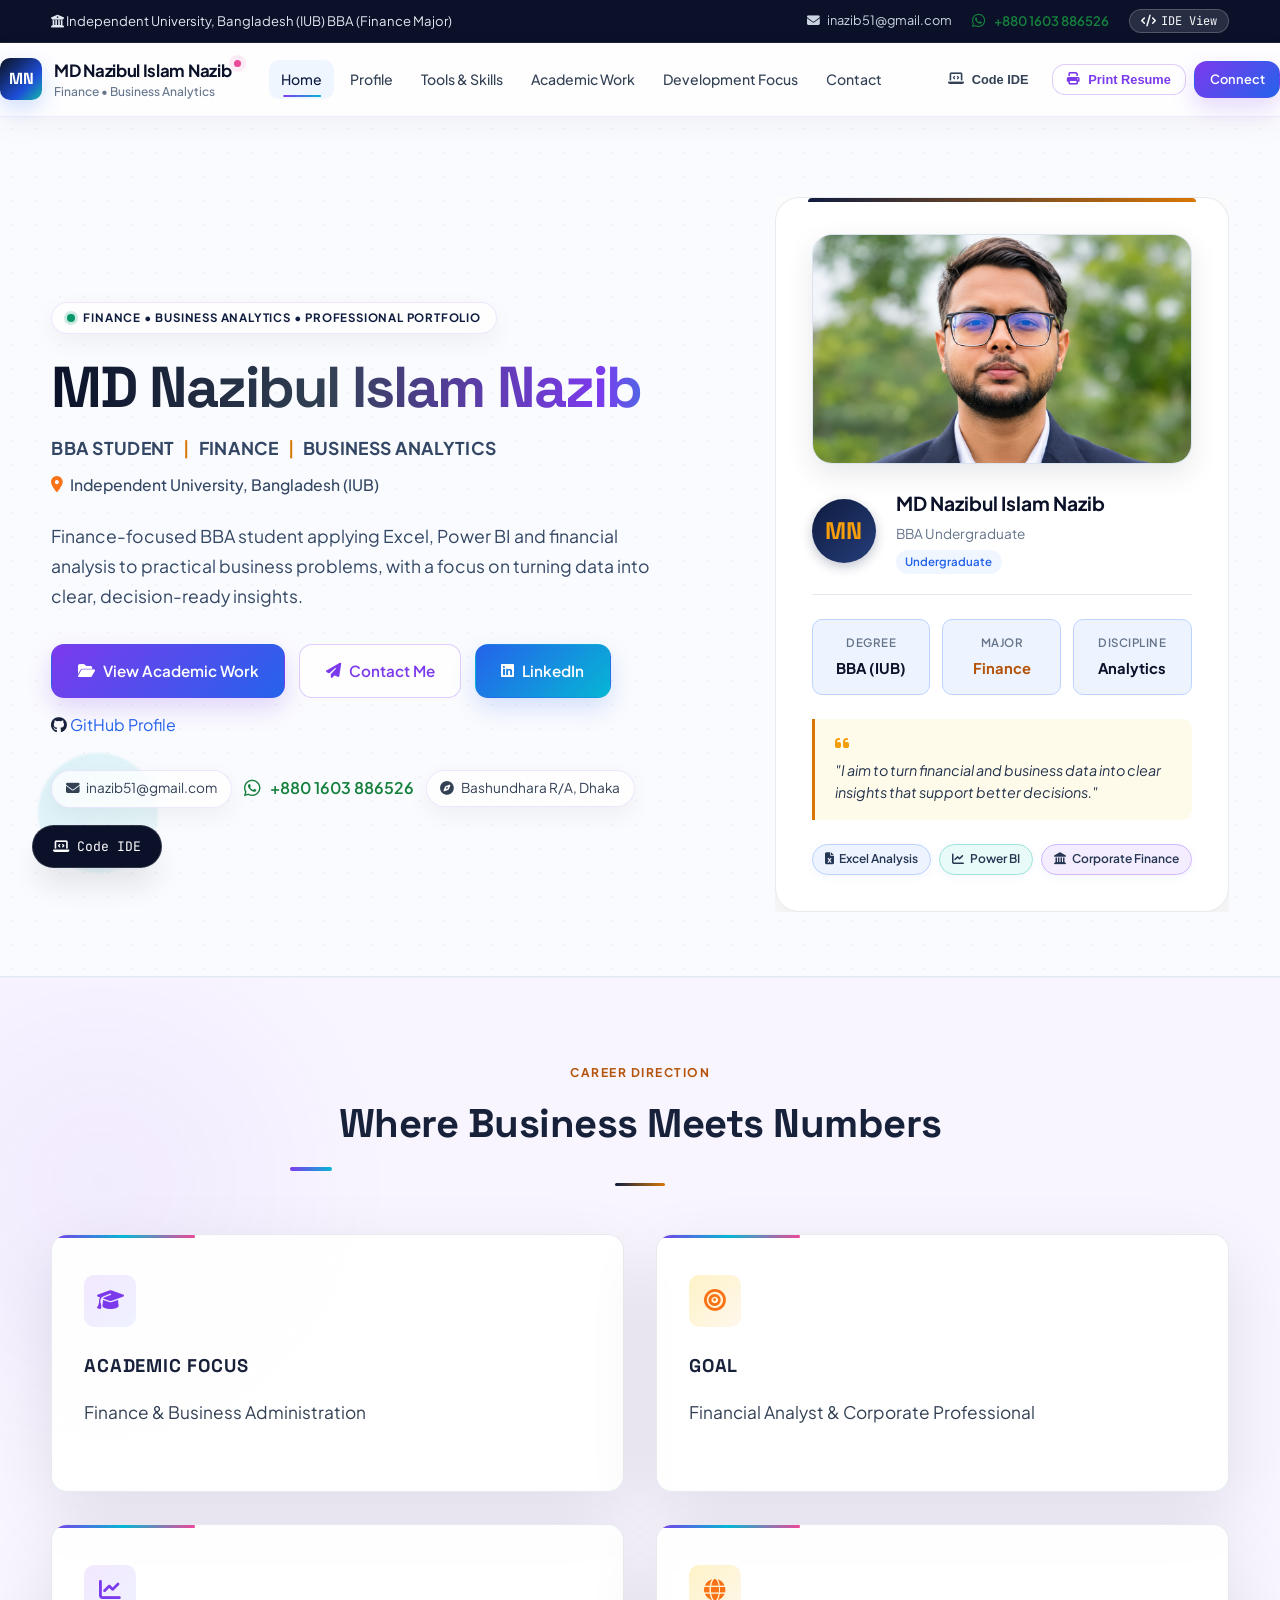
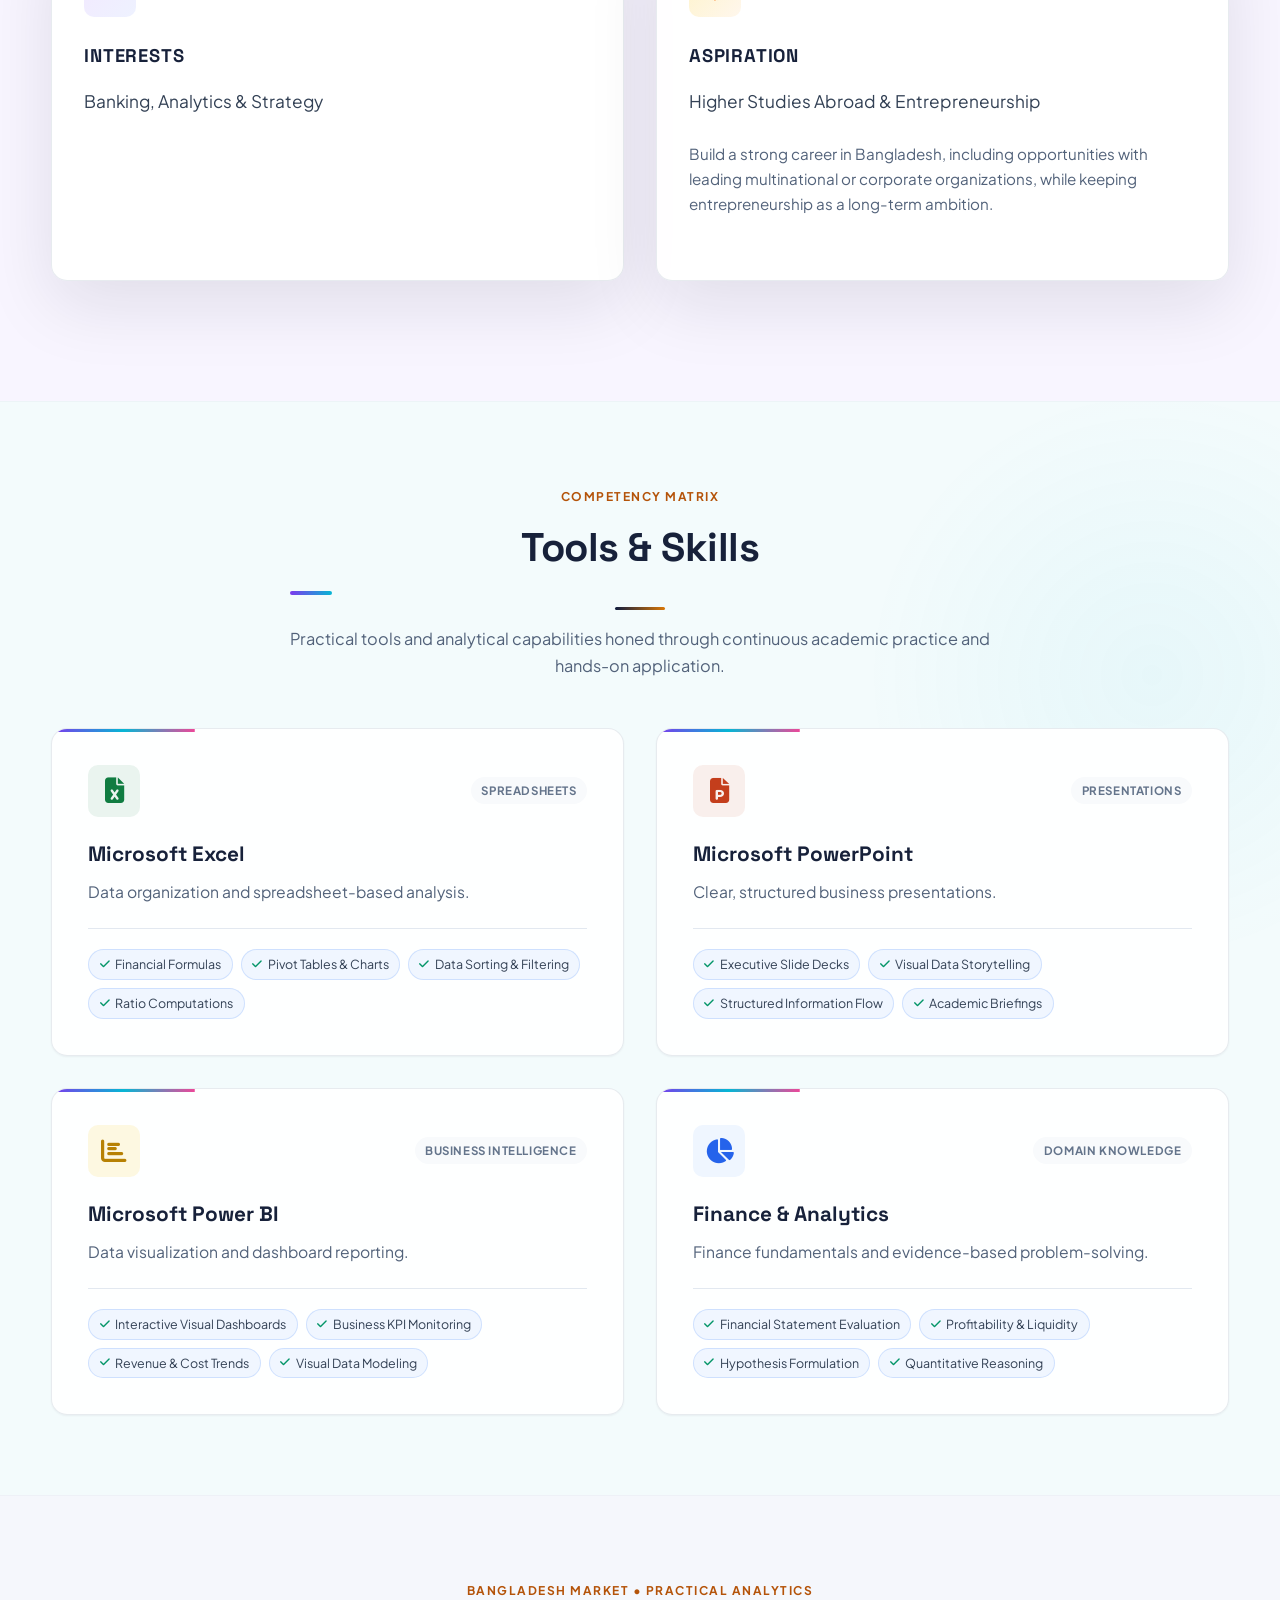
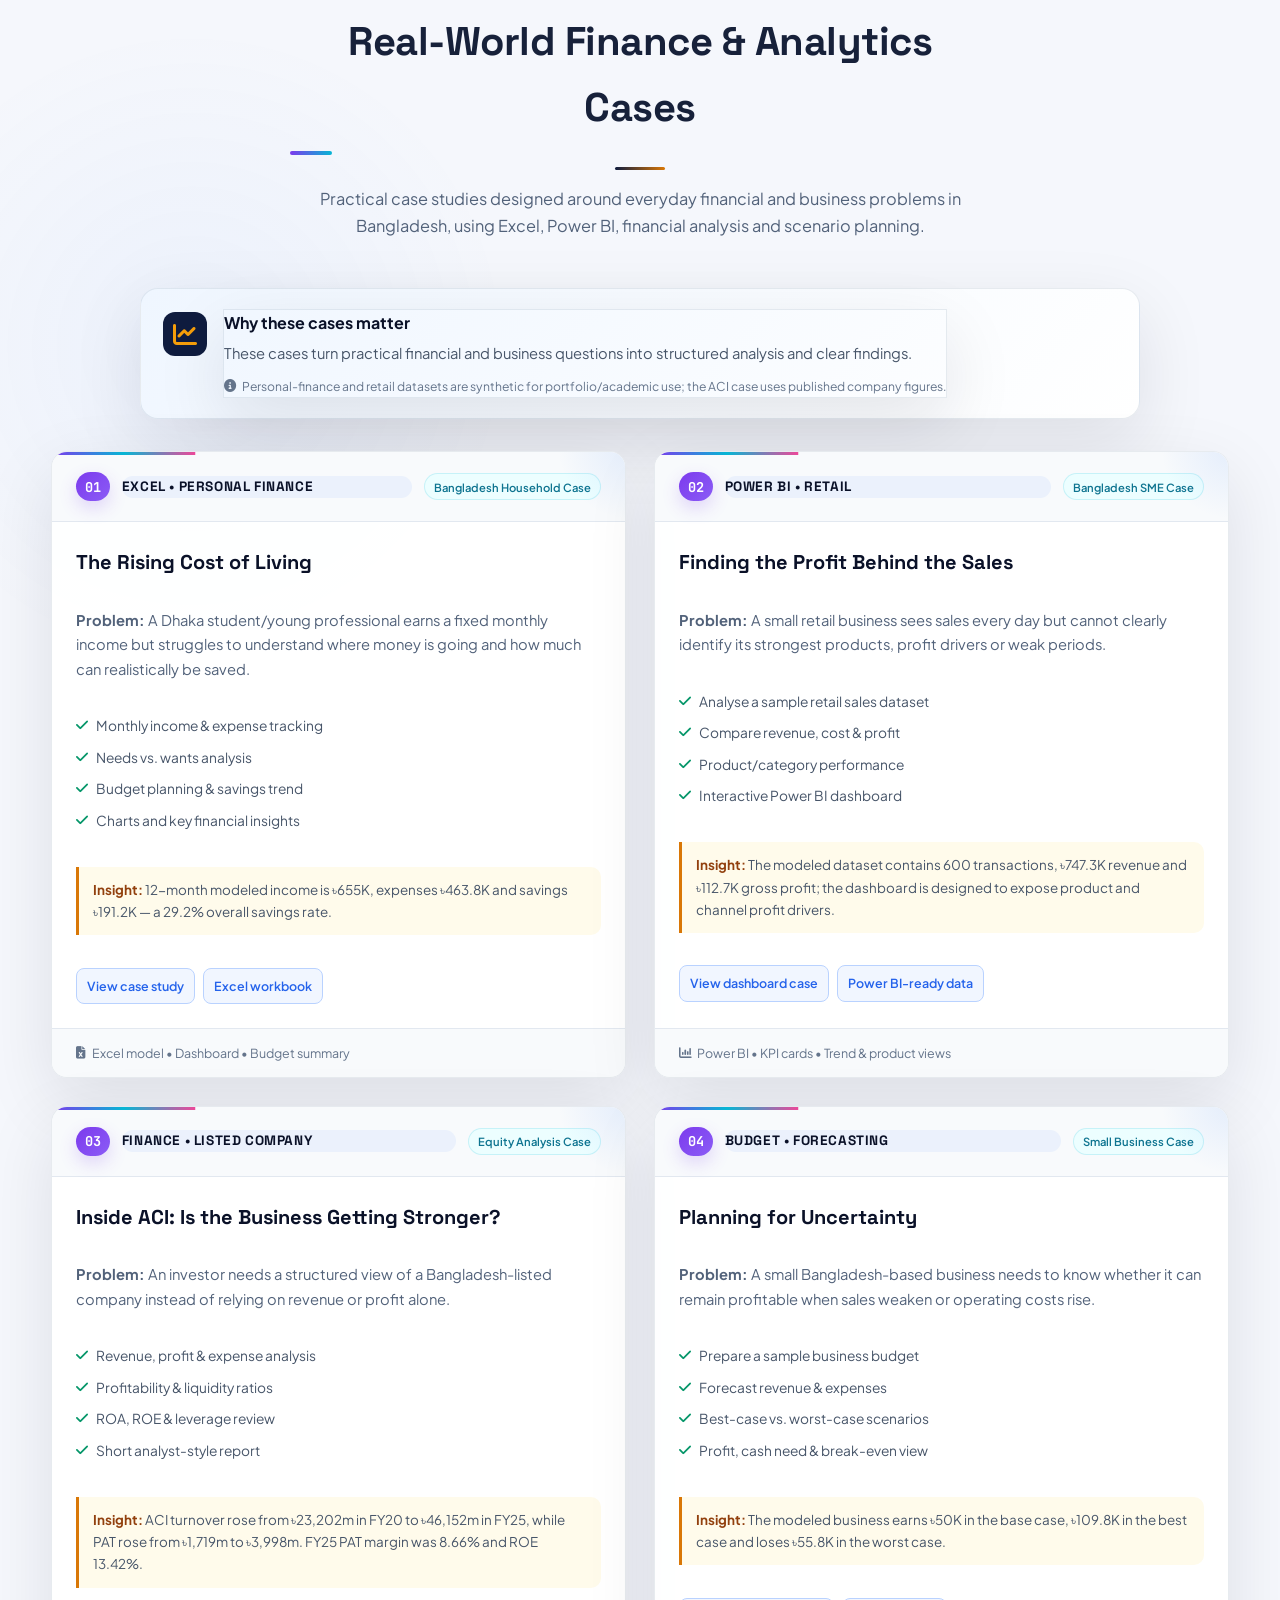
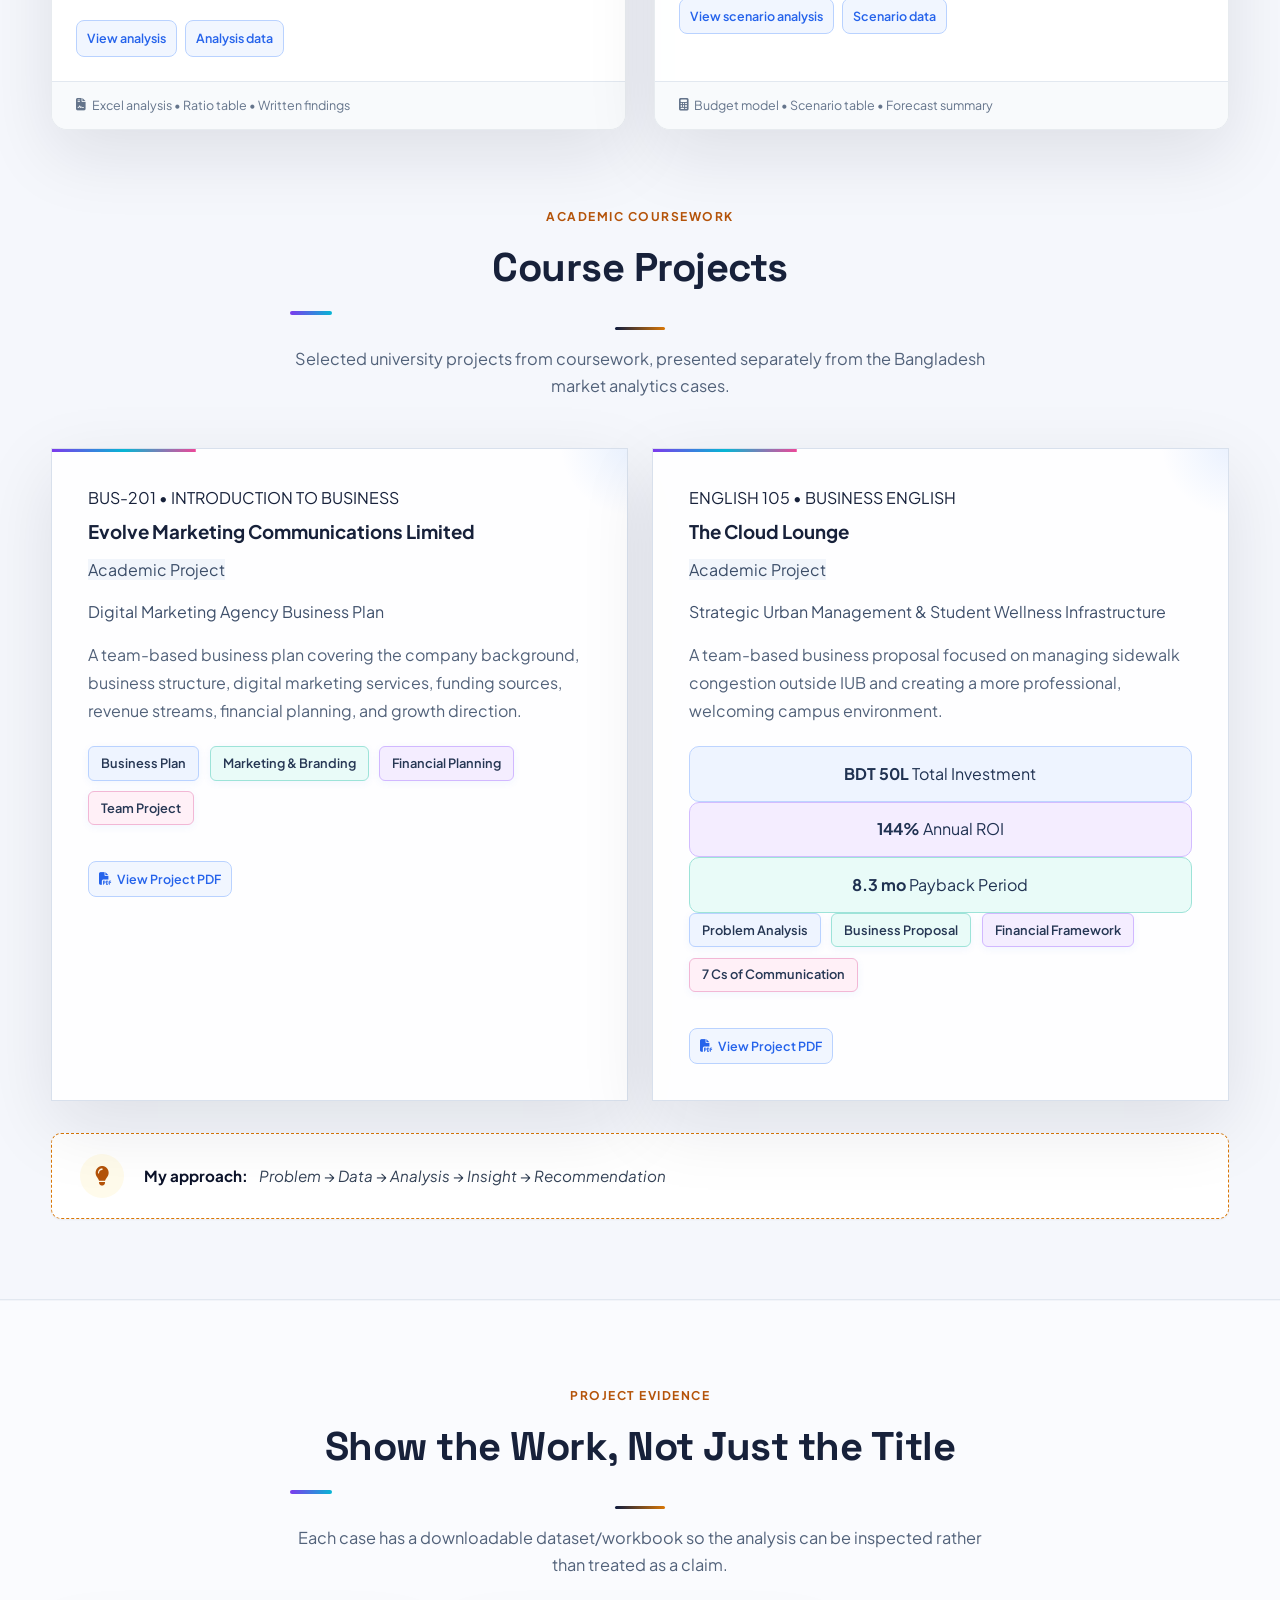
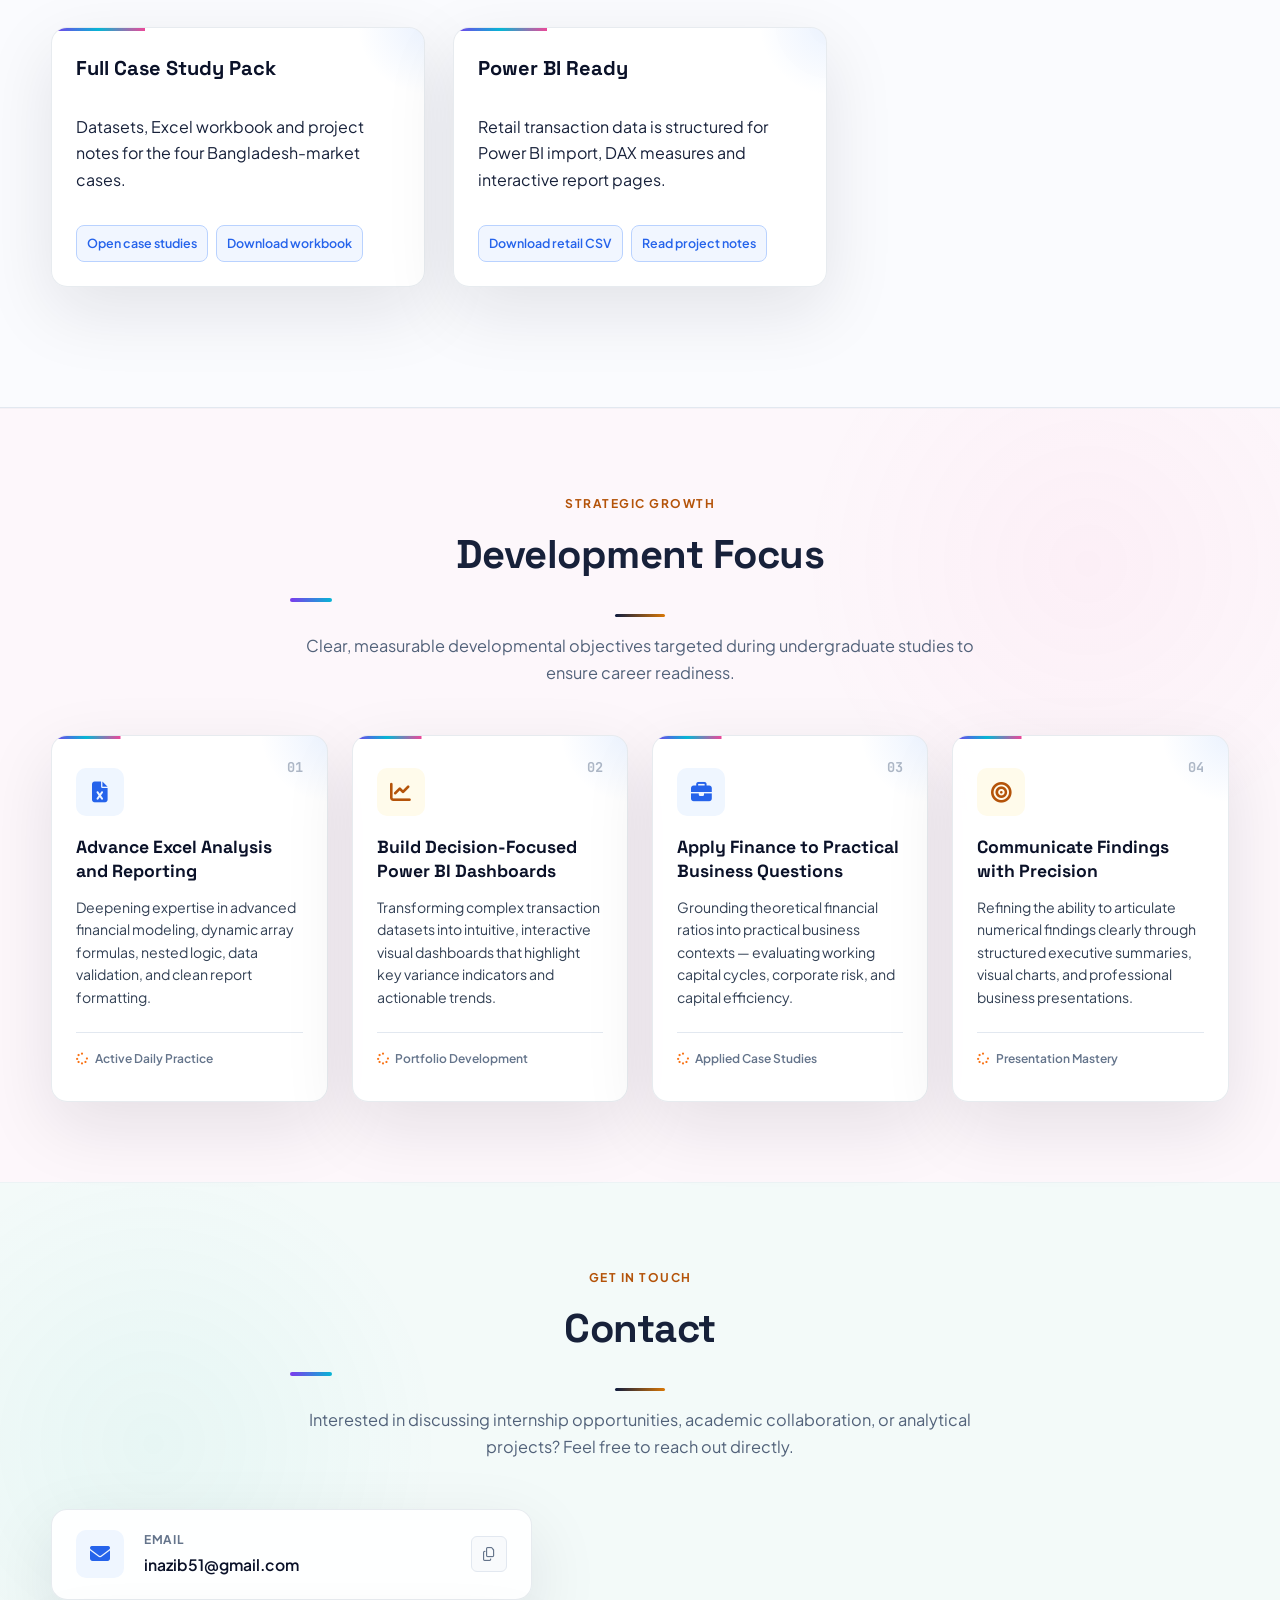
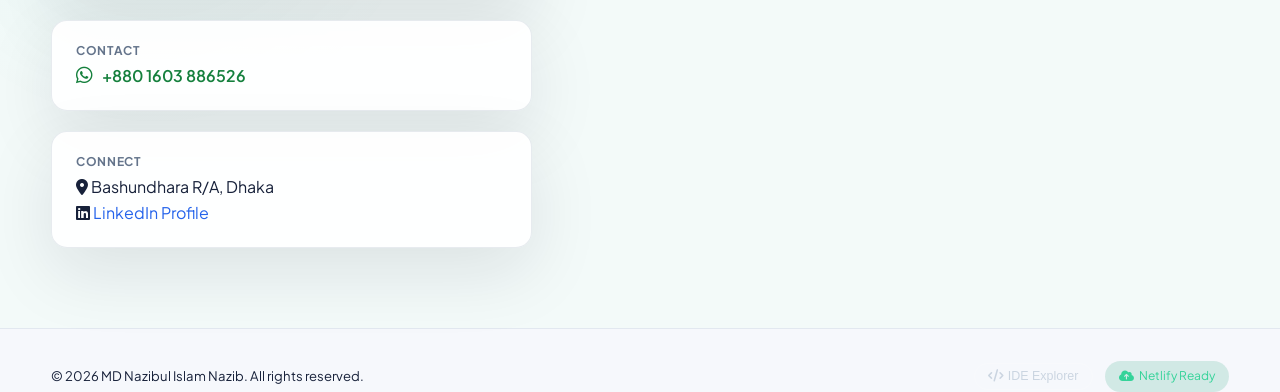
==== index.html @ ac4fed8f "Add portfolio website" ====
<!DOCTYPE html>
<html lang="en">
<head>
    <meta charset="UTF-8">
    <meta name="viewport" content="width=device-width, initial-scale=1.0">
    <title>MD Nazibul Islam Nazib | BBA Student · Finance &amp; Business Analytics</title>
    <meta name="description" content="Professional portfolio of MD Nazibul Islam Nazib — Finance-focused BBA student at Independent University, Bangladesh (IUB) with an interest in business analytics, financial analysis, Excel, and Power BI.">
    <meta name="keywords" content="MD Nazibul Islam Nazib, Nazibul Islam, Finance Student, Business Analytics, BBA, Independent University Bangladesh, IUB, Financial Analyst, Portfolio">
    <meta name="author" content="MD Nazibul Islam Nazib">

    <!-- Open Graph Meta Tags -->
    <meta property="og:title" content="MD Nazibul Islam Nazib | Finance &amp; Business Analytics Portfolio">
    <meta property="og:description" content="Finance-focused BBA student at Independent University, Bangladesh (IUB). Turning financial and business data into clear insights.">
    <meta property="og:type" content="website">

    <!-- Google Fonts -->
    <link rel="preconnect" href="https://fonts.googleapis.com">
    <link rel="preconnect" href="https://fonts.gstatic.com" crossorigin>
    <link href="https://fonts.googleapis.com/css2?family=Plus+Jakarta+Sans:wght@300;400;500;600;700;800&family=Space+Grotesk:wght@500;600;700&family=JetBrains+Mono:wght@400;500&display=swap" rel="stylesheet">

    <!-- Font Awesome Icons -->
    <link rel="stylesheet" href="https://cdnjs.cloudflare.com/ajax/libs/font-awesome/6.5.1/css/all.min.css">

    <!-- Custom CSS -->
    <link rel="stylesheet" href="css/style.css">
</head>
<body>
    <!-- ===== TOP BANNER ===== -->
    <div class="top-announcement">
        <div class="container top-announcement-content">
            <span><i class="fas fa-university"></i> Independent University, Bangladesh (IUB) BBA (Finance Major)</span>
            <div class="top-actions">
                <a href="#contact" class="top-link"><i class="fas fa-envelope"></i> inazib51@gmail.com</a>
                <a class="whatsapp-contact" href="https://wa.me/8801603886526" target="_blank" rel="noopener"><i class="fab fa-whatsapp"></i><span>+880 1603 886526</span></a>
                <button id="openIdeBtnTop" class="ide-pill-btn" title="Open Codebase IDE View">
                    <i class="fas fa-code"></i> IDE View
                </button>
            </div>
        </div>
    </div>

    <!-- ===== NAVIGATION BAR ===== -->
    <header class="navbar" id="navbar">
        <div class="nav-container">
            <a href="#home" class="nav-brand">
                <span class="brand-avatar">MN</span>
                <span class="brand-text">
                    <strong>MD Nazibul Islam Nazib</strong>
                    <small>Finance &bull; Business Analytics</small>
                </span>
            </a>

            <nav class="nav-menu" id="navMenu">
                <a href="#home" class="nav-link active">Home</a>
                <a href="#profile" class="nav-link">Profile</a>
                <a href="#skills" class="nav-link">Tools &amp; Skills</a>
                <a href="#academic-work" class="nav-link">Academic Work</a>
                <a href="#development" class="nav-link">Development Focus</a>
                <a href="#contact" class="nav-link">Contact</a>
            </nav>

            <div class="nav-cta-group">
                <button id="openIdeBtnNav" class="btn btn-sm btn-ghost" title="Explore Code in built-in IDE">
                    <i class="fas fa-laptop-code"></i> Code IDE
                </button>
                <button id="printResumeBtn" class="btn btn-sm btn-outline" title="Print or Save as PDF">
                    <i class="fas fa-print"></i> Print Resume
                </button>
                <a href="#contact" class="btn btn-sm btn-primary">Connect</a>

                <button class="nav-toggle" id="navToggle" aria-label="Toggle navigation">
                    <span></span>
                    <span></span>
                    <span></span>
                </button>
            </div>
        </div>
    </header>

    <main id="main-content">
        <!-- ===== HERO SECTION ===== -->
        <section class="hero-section" id="home">
            <div class="hero-pattern-bg"></div>
            <div class="container hero-container">
                <div class="hero-text-content">
                    <div class="hero-badge" data-aos="fade-down">
                        <span class="status-indicator"></span>
                        <span>FINANCE &bull; BUSINESS ANALYTICS &bull; PROFESSIONAL PORTFOLIO</span>
                    </div>

                    <h1 class="hero-name" data-aos="fade-up" data-aos-delay="100">
                        MD Nazibul Islam Nazib
                    </h1>

                    <p class="hero-role" data-aos="fade-up" data-aos-delay="150">
                        <strong>BBA STUDENT</strong> <span class="divider">|</span> 
                        <strong>FINANCE</strong> <span class="divider">|</span> 
                        <strong>BUSINESS ANALYTICS</strong>
                    </p>

                    <p class="hero-affiliation" data-aos="fade-up" data-aos-delay="200">
                        <i class="fas fa-map-marker-alt text-accent"></i> Independent University, Bangladesh (IUB)
                    </p>

                    <p class="hero-pitch" data-aos="fade-up" data-aos-delay="250">
                        Finance-focused BBA student applying Excel, Power BI and financial analysis to practical business problems, with a focus on turning data into clear, decision-ready insights.
                    </p>

                    <div class="hero-action-buttons" data-aos="fade-up" data-aos-delay="300">
                        <a href="#academic-work" class="btn btn-primary btn-lg">
                            <i class="fas fa-folder-open"></i> View Academic Work
                        </a>
                        <a href="#contact" class="btn btn-outline btn-lg">
                            <i class="fas fa-paper-plane"></i> Contact Me
                        </a>
                        <a href="https://www.linkedin.com/in/mdnazibulislamnazib" target="_blank" rel="noopener noreferrer" class="btn btn-linkedin btn-lg">
                            <i class="fab fa-linkedin"></i> LinkedIn
                        </a>
                    <p>
                                    <i class="fab fa-github"></i>
                                    <a href="https://github.com/Nazib-481" target="_blank" rel="noopener noreferrer">
                                        GitHub Profile
                                    </a>
                                </p>
</div>

                    <!-- Live Contact Pills -->
                    <div class="hero-contact-strip" data-aos="fade-up" data-aos-delay="350">
                        <a href="mailto:inazib51@gmail.com" class="hero-chip">
                            <i class="fas fa-envelope"></i> inazib51@gmail.com
                        </a>
                        <a class="whatsapp-contact" href="https://wa.me/8801603886526" target="_blank" rel="noopener"><i class="fab fa-whatsapp"></i><span>+880 1603 886526</span></a>
                        <span class="hero-chip">
                            <i class="fas fa-compass"></i> Bashundhara R/A, Dhaka
                        </span>
                    </div>
                </div>

                <!-- Hero Visual Card -->
                <div class="hero-visual-card" data-aos="fade-left" data-aos-delay="200">
                    <div class="analyst-card-inner">
                        <div class="hero-headshot">
                            <img src="assets/nazibul-headshot.png" alt="MD Nazibul Islam Nazib professional headshot">
                        </div>
                        <div class="analyst-card-header">
                            <div class="analyst-avatar-box">
                                <span class="initials">MN</span>
                            </div>
                            <div class="analyst-header-meta">
                                <h3>MD Nazibul Islam Nazib</h3>
                                <p>BBA Undergraduate</p>
                                <span class="tag-status">Undergraduate</span>
                            </div>
                        </div>

                        <div class="analyst-key-metrics">
                            <div class="metric-box">
                                <span class="metric-label">Degree</span>
                                <span class="metric-value">BBA (IUB)</span>
                            </div>
                            <div class="metric-box">
                                <span class="metric-label">Major</span>
                                <span class="metric-value highlight-accent">Finance</span>
                            </div>
                            <div class="metric-box">
                                <span class="metric-label">Discipline</span>
                                <span class="metric-value">Analytics</span>
                            </div>
                        </div>

                        <div class="card-quote-box">
                            <i class="fas fa-quote-left quote-icon"></i>
                            <p>"I aim to turn financial and business data into clear insights that support better decisions."</p>
                        </div>

                        <div class="card-skill-pills">
                            <span><i class="fas fa-file-excel"></i> Excel Analysis</span>
                            <span><i class="fas fa-chart-line"></i> Power BI</span>
                            <span><i class="fas fa-landmark"></i> Corporate Finance</span>
                        </div>
                    </div>
                </div>
            </div>
        </section>

        <!-- ===== PROFILE & CAREER DIRECTION ===== -->
        <section class="section section-border-top" id="profile">
            <div class="container">
                <div class="section-header" data-aos="fade-up">
                    <span class="section-tag">CAREER DIRECTION</span>
                    <h2 class="section-title">Where Business Meets Numbers</h2>
                    <div class="section-divider"></div>
                </div>

                <div class="profile-cards-grid career-direction-grid">
                    <div class="info-card profile-card" data-aos="fade-up" data-aos-delay="50">
                        <div class="card-badge-icon">
                            <i class="fas fa-graduation-cap"></i>
                        </div>
                        <h3 class="card-title">ACADEMIC FOCUS</h3>
                        <p class="card-text text-lead">Finance &amp; Business Administration</p>
                    </div>

                    <div class="info-card career-card" data-aos="fade-up" data-aos-delay="100">
                        <div class="card-badge-icon icon-gold">
                            <i class="fas fa-bullseye"></i>
                        </div>
                        <h3 class="card-title">GOAL</h3>
                        <p class="card-text text-lead">Financial Analyst &amp; Corporate Professional</p>
                    </div>

                    <div class="info-card profile-card" data-aos="fade-up" data-aos-delay="150">
                        <div class="card-badge-icon">
                            <i class="fas fa-chart-line"></i>
                        </div>
                        <h3 class="card-title">INTERESTS</h3>
                        <p class="card-text text-lead">Banking, Analytics &amp; Strategy</p>
                    </div>

                    <div class="info-card career-card" data-aos="fade-up" data-aos-delay="200">
                        <div class="card-badge-icon icon-gold">
                            <i class="fas fa-globe"></i>
                        </div>
                        <h3 class="card-title">ASPIRATION</h3>
                        <p class="card-text text-lead">Higher Studies Abroad &amp; Entrepreneurship</p>
                        <p class="card-subtext">Build a strong career in Bangladesh, including opportunities with leading multinational or corporate organizations, while keeping entrepreneurship as a long-term ambition.</p>
                    </div>
                </div>
            </div>
        </section>

        <!-- ===== EDUCATION SECTION ===== -->

        <!-- ===== TOOLS & SKILLS SECTION ===== -->
        <section class="section" id="skills">
            <div class="container">
                <div class="section-header" data-aos="fade-up">
                    <span class="section-tag">COMPETENCY MATRIX</span>
                    <h2 class="section-title">Tools &amp; Skills</h2>
                    <div class="section-divider"></div>
                    <p class="section-subtitle">
                        Practical tools and analytical capabilities honed through continuous academic practice and hands-on application.
                    </p>
                </div>

                <div class="skills-grid-2x2">
                    <!-- Tool 1: Microsoft Excel -->
                    <div class="skill-matrix-card" data-aos="fade-up" data-aos-delay="100">
                        <div class="skill-card-top">
                            <div class="skill-icon-wrapper icon-excel">
                                <i class="fas fa-file-excel"></i>
                            </div>
                            <span class="skill-category-tag">Spreadsheets</span>
                        </div>
                        <h3 class="skill-card-title">Microsoft Excel</h3>
                        <p class="skill-card-desc">
                            Data organization and spreadsheet-based analysis.
                        </p>
                        <div class="skill-capabilities">
                            <span class="cap-tag"><i class="fas fa-check"></i> Financial Formulas</span>
                            <span class="cap-tag"><i class="fas fa-check"></i> Pivot Tables &amp; Charts</span>
                            <span class="cap-tag"><i class="fas fa-check"></i> Data Sorting &amp; Filtering</span>
                            <span class="cap-tag"><i class="fas fa-check"></i> Ratio Computations</span>
                        </div>
                    </div>

                    <!-- Tool 2: Microsoft PowerPoint -->
                    <div class="skill-matrix-card" data-aos="fade-up" data-aos-delay="150">
                        <div class="skill-card-top">
                            <div class="skill-icon-wrapper icon-powerpoint">
                                <i class="fas fa-file-powerpoint"></i>
                            </div>
                            <span class="skill-category-tag">Presentations</span>
                        </div>
                        <h3 class="skill-card-title">Microsoft PowerPoint</h3>
                        <p class="skill-card-desc">
                            Clear, structured business presentations.
                        </p>
                        <div class="skill-capabilities">
                            <span class="cap-tag"><i class="fas fa-check"></i> Executive Slide Decks</span>
                            <span class="cap-tag"><i class="fas fa-check"></i> Visual Data Storytelling</span>
                            <span class="cap-tag"><i class="fas fa-check"></i> Structured Information Flow</span>
                            <span class="cap-tag"><i class="fas fa-check"></i> Academic Briefings</span>
                        </div>
                    </div>

                    <!-- Tool 3: Microsoft Power BI -->
                    <div class="skill-matrix-card" data-aos="fade-up" data-aos-delay="200">
                        <div class="skill-card-top">
                            <div class="skill-icon-wrapper icon-powerbi">
                                <i class="fas fa-chart-bar"></i>
                            </div>
                            <span class="skill-category-tag">Business Intelligence</span>
                        </div>
                        <h3 class="skill-card-title">Microsoft Power BI</h3>
                        <p class="skill-card-desc">
                            Data visualization and dashboard reporting.
                        </p>
                        <div class="skill-capabilities">
                            <span class="cap-tag"><i class="fas fa-check"></i> Interactive Visual Dashboards</span>
                            <span class="cap-tag"><i class="fas fa-check"></i> Business KPI Monitoring</span>
                            <span class="cap-tag"><i class="fas fa-check"></i> Revenue &amp; Cost Trends</span>
                            <span class="cap-tag"><i class="fas fa-check"></i> Visual Data Modeling</span>
                        </div>
                    </div>

                    <!-- Tool 4: Finance & Analytics -->
                    <div class="skill-matrix-card" data-aos="fade-up" data-aos-delay="250">
                        <div class="skill-card-top">
                            <div class="skill-icon-wrapper icon-finance">
                                <i class="fas fa-chart-pie"></i>
                            </div>
                            <span class="skill-category-tag">Domain Knowledge</span>
                        </div>
                        <h3 class="skill-card-title">Finance &amp; Analytics</h3>
                        <p class="skill-card-desc">
                            Finance fundamentals and evidence-based problem-solving.
                        </p>
                        <div class="skill-capabilities">
                            <span class="cap-tag"><i class="fas fa-check"></i> Financial Statement Evaluation</span>
                            <span class="cap-tag"><i class="fas fa-check"></i> Profitability &amp; Liquidity</span>
                            <span class="cap-tag"><i class="fas fa-check"></i> Hypothesis Formulation</span>
                            <span class="cap-tag"><i class="fas fa-check"></i> Quantitative Reasoning</span>
                        </div>
                    </div>
                </div>
            </div>
        </section>

        <!-- ===== BANGLADESH MARKET CASE STUDIES SECTION ===== -->
        <section class="section section-alt" id="academic-work">
            <div class="container">
                <div class="section-header" data-aos="fade-up">
                    <span class="section-tag">BANGLADESH MARKET • PRACTICAL ANALYTICS</span>
                    <h2 class="section-title">Real-World Finance &amp; Analytics Cases</h2>
                    <div class="section-divider"></div>
                    <p class="section-subtitle">
                        Practical case studies designed around everyday financial and business problems in Bangladesh, using Excel, Power BI, financial analysis and scenario planning.
                    </p>
                </div>

                <div class="market-context-banner" data-aos="fade-up">
                    <div class="guidance-icon"><i class="fas fa-chart-line"></i></div>
                    <div class="guidance-body">
                        <h4>Why these cases matter</h4>
                        <p>
                            These cases turn practical financial and business questions into structured analysis and clear findings.
                        </p>
                        <span class="market-note"><i class="fas fa-circle-info"></i> Personal-finance and retail datasets are synthetic for portfolio/academic use; the ACI case uses published company figures.</span>
                    </div>
                </div>

                <div class="academic-work-grid market-case-grid">
                    <!-- 01 -->
                    <article class="academic-card market-case-card" data-aos="fade-up" data-aos-delay="100">
                        <div class="academic-card-header">
                            <div class="card-num-badge">01</div>
                            <div class="card-tag">EXCEL • PERSONAL FINANCE</div>
                            <span class="status-chip status-academic">Bangladesh Household Case</span>
                        </div>
                        <div class="academic-card-body">
                            <h3 class="case-title">The Rising Cost of Living</h3>
                            <p class="case-problem"><strong>Problem:</strong> A Dhaka student/young professional earns a fixed monthly income but struggles to understand where money is going and how much can realistically be saved.</p>
                            <div class="case-list">
                                <span><i class="fas fa-check"></i> Monthly income &amp; expense tracking</span>
                                <span><i class="fas fa-check"></i> Needs vs. wants analysis</span>
                                <span><i class="fas fa-check"></i> Budget planning &amp; savings trend</span>
                                <span><i class="fas fa-check"></i> Charts and key financial insights</span>
                            </div>
                            <div class="case-outcome"><strong>Insight:</strong> 12-month modeled income is ৳655K, expenses ৳463.8K and savings ৳191.2K — a 29.2% overall savings rate.</div><div class="case-links"><a href="projects/case-studies.html">View case study</a> <a href="projects/Nazibul_Bangladesh_Analytics_Project_Pack.xlsx">Excel workbook</a></div>
                        </div>
                        <div class="academic-card-footer"><span class="integrity-note"><i class="fas fa-file-excel"></i> Excel model • Dashboard • Budget summary</span></div>
                    </article>

                    <!-- 02 -->
                    <article class="academic-card market-case-card" data-aos="fade-up" data-aos-delay="150">
                        <div class="academic-card-header">
                            <div class="card-num-badge">02</div>
                            <div class="card-tag">POWER BI • RETAIL</div>
                            <span class="status-chip status-academic">Bangladesh SME Case</span>
                        </div>
                        <div class="academic-card-body">
                            <h3 class="case-title">Finding the Profit Behind the Sales</h3>
                            <p class="case-problem"><strong>Problem:</strong> A small retail business sees sales every day but cannot clearly identify its strongest products, profit drivers or weak periods.</p>
                            <div class="case-list">
                                <span><i class="fas fa-check"></i> Analyse a sample retail sales dataset</span>
                                <span><i class="fas fa-check"></i> Compare revenue, cost &amp; profit</span>
                                <span><i class="fas fa-check"></i> Product/category performance</span>
                                <span><i class="fas fa-check"></i> Interactive Power BI dashboard</span>
                            </div>
                            <div class="case-outcome"><strong>Insight:</strong> The modeled dataset contains 600 transactions, ৳747.3K revenue and ৳112.7K gross profit; the dashboard is designed to expose product and channel profit drivers.</div><div class="case-links"><a href="projects/case-studies.html">View dashboard case</a> <a href="projects/retail_sales_bangladesh_synthetic.csv">Power BI-ready data</a></div>
                        </div>
                        <div class="academic-card-footer"><span class="integrity-note"><i class="fas fa-chart-column"></i> Power BI • KPI cards • Trend &amp; product views</span></div>
                    </article>

                    <!-- 03 -->
                    <article class="academic-card market-case-card" data-aos="fade-up" data-aos-delay="200">
                        <div class="academic-card-header">
                            <div class="card-num-badge">03</div>
                            <div class="card-tag">FINANCE • LISTED COMPANY</div>
                            <span class="status-chip status-academic">Equity Analysis Case</span>
                        </div>
                        <div class="academic-card-body">
                            <h3 class="case-title">Inside ACI: Is the Business Getting Stronger?</h3>
                            <p class="case-problem"><strong>Problem:</strong> An investor needs a structured view of a Bangladesh-listed company instead of relying on revenue or profit alone.</p>
                            <div class="case-list">
                                <span><i class="fas fa-check"></i> Revenue, profit &amp; expense analysis</span>
                                <span><i class="fas fa-check"></i> Profitability &amp; liquidity ratios</span>
                                <span><i class="fas fa-check"></i> ROA, ROE &amp; leverage review</span>
                                <span><i class="fas fa-check"></i> Short analyst-style report</span>
                            </div>
                            <div class="case-outcome"><strong>Insight:</strong> ACI turnover rose from ৳23,202m in FY20 to ৳46,152m in FY25, while PAT rose from ৳1,719m to ৳3,998m. FY25 PAT margin was 8.66% and ROE 13.42%.</div><div class="case-links"><a href="projects/case-studies.html">View analysis</a> <a href="projects/aci_plc_financial_analysis_fy2020_fy2025.csv">Analysis data</a></div>
                        </div>
                        <div class="academic-card-footer"><span class="integrity-note"><i class="fas fa-file-contract"></i> Excel analysis • Ratio table • Written findings</span></div>
                    </article>

                    <!-- 04 -->
                    <article class="academic-card market-case-card" data-aos="fade-up" data-aos-delay="250">
                        <div class="academic-card-header">
                            <div class="card-num-badge">04</div>
                            <div class="card-tag">BUDGET • FORECASTING</div>
                            <span class="status-chip status-academic">Small Business Case</span>
                        </div>
                        <div class="academic-card-body">
                            <h3 class="case-title">Planning for Uncertainty</h3>
                            <p class="case-problem"><strong>Problem:</strong> A small Bangladesh-based business needs to know whether it can remain profitable when sales weaken or operating costs rise.</p>
                            <div class="case-list">
                                <span><i class="fas fa-check"></i> Prepare a sample business budget</span>
                                <span><i class="fas fa-check"></i> Forecast revenue &amp; expenses</span>
                                <span><i class="fas fa-check"></i> Best-case vs. worst-case scenarios</span>
                                <span><i class="fas fa-check"></i> Profit, cash need &amp; break-even view</span>
                            </div>
                            <div class="case-outcome"><strong>Insight:</strong> The modeled business earns ৳50K in the base case, ৳109.8K in the best case and loses ৳55.8K in the worst case.</div><div class="case-links"><a href="projects/case-studies.html">View scenario analysis</a> <a href="projects/business_budget_scenarios.csv">Scenario data</a></div>
                        </div>
                        <div class="academic-card-footer"><span class="integrity-note"><i class="fas fa-calculator"></i> Budget model • Scenario table • Forecast summary</span></div>
                    </article>
                </div>

                <!-- ===== ACADEMIC COURSEWORK ===== -->
                <div class="section-header academic-projects-heading" data-aos="fade-up">
                    <span class="section-tag">ACADEMIC COURSEWORK</span>
                    <h2 class="section-title">Course Projects</h2>
                    <div class="section-divider"></div>
                    <p class="section-subtitle">
                        Selected university projects from coursework, presented separately from the Bangladesh market analytics cases.
                    </p>
                </div>

                <div class="academic-projects-grid">
                    <!-- BUS-201 -->
                    <article class="market-case-card academic-project-card" data-aos="fade-up" data-aos-delay="100">
                        <div class="case-card-header">
                            <div>
                                <span class="case-kicker">BUS-201 • INTRODUCTION TO BUSINESS</span>
                                <h3 class="case-card-title">Evolve Marketing Communications Limited</h3>
                            </div>
                            <span class="case-badge">Academic Project</span>
                        </div>

                        <p class="case-card-subtitle">
                            Digital Marketing Agency Business Plan
                        </p>

                        <p class="case-card-description">
                            A team-based business plan covering the company background, business structure,
                            digital marketing services, funding sources, revenue streams, financial planning,
                            and growth direction.
                        </p>

                        <div class="course-tags">
                            <span class="course-pill">Business Plan</span>
                            <span class="course-pill">Marketing &amp; Branding</span>
                            <span class="course-pill">Financial Planning</span>
                            <span class="course-pill">Team Project</span>
                        </div>

                        <div class="case-links">
                            <a href="projects/The_Evolve_MCL.pdf" target="_blank" rel="noopener">
                                <i class="fas fa-file-pdf"></i> View Project PDF
                            </a>
                        </div>
                    </article>

                    <!-- English 105 -->
                    <article class="market-case-card academic-project-card" data-aos="fade-up" data-aos-delay="150">
                        <div class="case-card-header">
                            <div>
                                <span class="case-kicker">ENGLISH 105 • BUSINESS ENGLISH</span>
                                <h3 class="case-card-title">The Cloud Lounge</h3>
                            </div>
                            <span class="case-badge">Academic Project</span>
                        </div>

                        <p class="case-card-subtitle">
                            Strategic Urban Management &amp; Student Wellness Infrastructure
                        </p>

                        <p class="case-card-description">
                            A team-based business proposal focused on managing sidewalk congestion
                            outside IUB and creating a more professional, welcoming campus environment.
                        </p>

                        <div class="case-metrics">
                            <div class="metric-box">
                                <strong>BDT 50L</strong>
                                <span>Total Investment</span>
                            </div>
                            <div class="metric-box">
                                <strong>144%</strong>
                                <span>Annual ROI</span>
                            </div>
                            <div class="metric-box">
                                <strong>8.3 mo</strong>
                                <span>Payback Period</span>
                            </div>
                        </div>

                        <div class="course-tags">
                            <span class="course-pill">Problem Analysis</span>
                            <span class="course-pill">Business Proposal</span>
                            <span class="course-pill">Financial Framework</span>
                            <span class="course-pill">7 Cs of Communication</span>
                        </div>

                        <div class="case-links">
                            <a href="projects/The_Cloud_Lounge.pdf" target="_blank" rel="noopener">
                                <i class="fas fa-file-pdf"></i> View Project PDF
                            </a>
                        </div>
                    </article>
                </div>

                <!-- Approach comes after the project work -->
                <div class="credentials-rule-banner academic-approach-banner" data-aos="fade-up">
                    <div class="rule-icon"><i class="fas fa-lightbulb"></i></div>
                    <div class="rule-text">
                        <strong>My approach:</strong>
                        <span>Problem → Data → Analysis → Insight → Recommendation</span>
                    </div>
                </div>
            </div>
        </section>

        <section class="section section-alt" id="project-evidence">
<div class="container">
<div class="section-header" data-aos="fade-up">
<span class="section-tag">PROJECT EVIDENCE</span>
<h2 class="section-title">Show the Work, Not Just the Title</h2>
<div class="section-divider"></div>
<p class="section-subtitle">Each case has a downloadable dataset/workbook so the analysis can be inspected rather than treated as a claim.</p>
</div>
<div class="academic-work-grid">
<article class="academic-card"><div class="academic-card-body"><h3 class="case-title">Full Case Study Pack</h3><p>Datasets, Excel workbook and project notes for the four Bangladesh-market cases.</p><div class="case-links"><a href="projects/case-studies.html">Open case studies</a><a href="projects/Nazibul_Bangladesh_Analytics_Project_Pack.xlsx">Download workbook</a></div></div></article>
<article class="academic-card"><div class="academic-card-body"><h3 class="case-title">Power BI Ready</h3><p>Retail transaction data is structured for Power BI import, DAX measures and interactive report pages.</p><div class="case-links"><a href="projects/retail_sales_bangladesh_synthetic.csv">Download retail CSV</a><a href="projects/README.md">Read project notes</a></div></div></article>
</div>
</div>
</section>

<!-- ===== DEVELOPMENT FOCUS SECTION ===== -->
        <section class="section" id="development">
            <div class="container">
                <div class="section-header" data-aos="fade-up">
                    <span class="section-tag">STRATEGIC GROWTH</span>
                    <h2 class="section-title">Development Focus</h2>
                    <div class="section-divider"></div>
                    <p class="section-subtitle">
                        Clear, measurable developmental objectives targeted during undergraduate studies to ensure career readiness.
                    </p>
                </div>

                <div class="dev-focus-grid">
                    <!-- Pillar 1 -->
                    <div class="dev-pillar-card" data-aos="fade-up" data-aos-delay="100">
                        <div class="dev-card-index">01</div>
                        <div class="dev-icon-circle">
                            <i class="fas fa-file-excel"></i>
                        </div>
                        <h3>Advance Excel Analysis and Reporting</h3>
                        <p>
                            Deepening expertise in advanced financial modeling, dynamic array formulas, nested logic, data validation, and clean report formatting.
                        </p>
                        <div class="pillar-status">
                            <i class="fas fa-spinner fa-spin text-accent"></i> Active Daily Practice
                        </div>
                    </div>

                    <!-- Pillar 2 -->
                    <div class="dev-pillar-card" data-aos="fade-up" data-aos-delay="150">
                        <div class="dev-card-index">02</div>
                        <div class="dev-icon-circle icon-gold">
                            <i class="fas fa-chart-line"></i>
                        </div>
                        <h3>Build Decision-Focused Power BI Dashboards</h3>
                        <p>
                            Transforming complex transaction datasets into intuitive, interactive visual dashboards that highlight key variance indicators and actionable trends.
                        </p>
                        <div class="pillar-status">
                            <i class="fas fa-spinner fa-spin text-accent"></i> Portfolio Development
                        </div>
                    </div>

                    <!-- Pillar 3 -->
                    <div class="dev-pillar-card" data-aos="fade-up" data-aos-delay="200">
                        <div class="dev-card-index">03</div>
                        <div class="dev-icon-circle">
                            <i class="fas fa-briefcase"></i>
                        </div>
                        <h3>Apply Finance to Practical Business Questions</h3>
                        <p>
                            Grounding theoretical financial ratios into practical business contexts — evaluating working capital cycles, corporate risk, and capital efficiency.
                        </p>
                        <div class="pillar-status">
                            <i class="fas fa-spinner fa-spin text-accent"></i> Applied Case Studies
                        </div>
                    </div>

                    <!-- Pillar 4 -->
                    <div class="dev-pillar-card" data-aos="fade-up" data-aos-delay="250">
                        <div class="dev-card-index">04</div>
                        <div class="dev-icon-circle icon-gold">
                            <i class="fas fa-bullseye"></i>
                        </div>
                        <h3>Communicate Findings with Precision</h3>
                        <p>
                            Refining the ability to articulate numerical findings clearly through structured executive summaries, visual charts, and professional business presentations.
                        </p>
                        <div class="pillar-status">
                            <i class="fas fa-spinner fa-spin text-accent"></i> Presentation Mastery
                        </div>
                    </div>
                </div>
            </div>
        </section>

        <!-- ===== CONTACT SECTION ===== -->
        <section class="section section-alt" id="contact">
            <div class="container">
                <div class="section-header" data-aos="fade-up">
                    <span class="section-tag">GET IN TOUCH</span>
                    <h2 class="section-title">Contact</h2>
                    <div class="section-divider"></div>
                    <p class="section-subtitle">
                        Interested in discussing internship opportunities, academic collaboration, or analytical projects? Feel free to reach out directly.
                    </p>
                </div>

                <div class="contact-layout-grid">
                    <div class="contact-info-column" data-aos="fade-right">

                        <!-- Email -->
                        <div class="contact-detail-card">
                            <div class="contact-card-icon">
                                <i class="fas fa-envelope"></i>
                            </div>
                            <div class="contact-card-content">
                                <span class="label">Email</span>
                                <a href="mailto:inazib51@gmail.com" class="value link-email">
                                    inazib51@gmail.com
                                </a>
                            </div>
                            <button class="copy-btn" data-clipboard="inazib51@gmail.com" title="Copy email">
                                <i class="far fa-copy"></i>
                            </button>
                        </div>

                        <!-- Contact -->
                        <div class="contact-detail-card">
                            <div class="contact-card-content">
                                <span class="label">Contact</span>
                                <a class="whatsapp-contact" href="https://wa.me/8801603886526" target="_blank" rel="noopener">
                                    <i class="fab fa-whatsapp"></i>
                                    <span>+880 1603 886526</span>
                                </a>
                            </div>
                        </div>

                        <!-- Connect -->
                        <div class="contact-detail-card contact-connect-card">
                            <div class="contact-card-content">
                                <span class="label">Connect</span>
                                <p><i class="fas fa-map-marker-alt"></i> Bashundhara R/A, Dhaka</p>
                                <p>
                                    <i class="fab fa-linkedin"></i>
                                    <a href="https://www.linkedin.com/in/mdnazibulislamnazib" target="_blank" rel="noopener noreferrer">
                                        LinkedIn Profile
                                    </a>
                                </p>
                            </div>
                        </div>

                    </div>
                </div>
            </div>
        </section>

        <footer>
            <div class="container">
                <div class="footer-bottom-row">
                    <p>&copy; 2026 MD Nazibul Islam Nazib. All rights reserved.</p>
                    <div class="footer-badges">
                        <button id="openIdeBtnFooter" class="footer-ide-btn">
                            <i class="fas fa-code"></i> IDE Explorer
                        </button>
                        <span class="badge-netlify">
                            <i class="fas fa-cloud-upload-alt"></i> Netlify Ready
                        </span>
                    </div>
                </div>
            </div>
        </footer>

    <!-- ===== BUILT-IN INTERACTIVE IDE CODEBASE MODAL ===== -->
    <!-- Solves user request: "i want too see the entire codebase like an IDE, where is the option" -->
    <div class="ide-modal-overlay" id="ideModal" aria-hidden="true" role="dialog">
        <div class="ide-modal-window">
            <div class="ide-modal-header">
                <div class="ide-window-controls">
                    <span class="control-dot close" id="ideCloseBtn" title="Close"></span>
                    <span class="control-dot minimize"></span>
                    <span class="control-dot maximize"></span>
                </div>
                <div class="ide-project-title">
                    <i class="fas fa-folder-open text-accent"></i> d:\portfolio &mdash; Antigravity Code Explorer
                </div>
                <div class="ide-header-actions">
                    <span class="ide-status-badge"><i class="fas fa-check-circle"></i> Live Workspace</span>
                    <button class="ide-icon-btn" id="ideCloseBtn2" aria-label="Close IDE"><i class="fas fa-times"></i></button>
                </div>
            </div>

            <div class="ide-modal-layout">
                <!-- IDE Sidebar / File Tree -->
                <aside class="ide-sidebar">
                    <div class="ide-sidebar-header">
                        <span>WORKSPACE FILES</span>
                    </div>
                    <ul class="ide-file-tree">
                        <li class="file-item active" data-file="index.html">
                            <i class="fab fa-html5 file-icon html-icon"></i> index.html
                        </li>
                        <li class="file-item" data-file="css/style.css">
                            <i class="fab fa-css3-alt file-icon css-icon"></i> css/style.css
                        </li>
                        <li class="file-item" data-file="js/main.js">
                            <i class="fab fa-js file-icon js-icon"></i> js/main.js
                        </li>
                        <li class="file-item" data-file="netlify.toml">
                            <i class="fas fa-cog file-icon toml-icon"></i> netlify.toml
                        </li>
                    </ul>

                    <div class="ide-sidebar-info">
                        <h5><i class="fas fa-info-circle"></i> File Locations</h5>
                        <p>All files are saved on your machine at: <code>d:\portfolio</code></p>
                        <p class="mt-2">You can also open this directly in VS Code by typing <code>code d:\portfolio</code> in your terminal.</p>
                    </div>
                </aside>

                <!-- IDE Editor Pane -->
                <section class="ide-editor-container">
                    <div class="ide-tabs-bar">
                        <div class="ide-tab active" id="currentTabName">
                            <i class="fab fa-html5 file-icon html-icon"></i> <span id="tabFileName">index.html</span>
                        </div>
                        <div class="ide-tab-actions">
                            <button class="btn-copy-code" id="copyCodeBtn" title="Copy code to clipboard">
                                <i class="far fa-copy"></i> Copy Code
                            </button>
                        </div>
                    </div>

                    <div class="ide-code-viewport">
                        <pre class="ide-code-block"><code id="ideCodeDisplay">Loading file...</code></pre>
                    </div>

                    <div class="ide-status-bar">
                        <span class="bar-item"><i class="fas fa-code-branch"></i> main</span>
                        <span class="bar-item"><i class="fas fa-laptop-code"></i> UTF-8</span>
                        <span class="bar-item" id="fileLineCount">Lines: calculating...</span>
                        <span class="bar-item right-align"><i class="fas fa-bolt"></i> Pure HTML5 / CSS3 / Vanilla JS</span>
                    </div>
                </section>
            </div>
        </div>
    </div>

    <!-- Floating Quick IDE Pill Button (Bottom Left) -->
    <button class="floating-ide-trigger" id="floatingIdeBtn" title="Open Codebase IDE View">
        <i class="fas fa-laptop-code"></i>
        <span>Code IDE</span>
    </button>

    <!-- Back to Top Button -->
    <button class="back-to-top" id="backToTop" aria-label="Back to top">
        <i class="fas fa-arrow-up"></i>
    </button>

    <!-- Scripts -->
    <script src="js/main.js"></script>
</body>
</html>
---- css/style.css ----
/* ==========================================================================
   MD. NAZIBUL ISLAM NAZIB — PROFESSIONAL PORTFOLIO STYLESHEET
   Disciplines: Finance & Business Analytics
   Aesthetic: Clean Corporate Modernism · Academic Credibility
   ========================================================================== */

/* ---------- CSS VARIABLES ---------- */
:root {
    /* Brand Color Palette */
    --navy-950: #0a1128;
    --navy-900: #0f1c3f;
    --navy-800: #1c2e5c;
    --navy-700: #253d7a;
    --navy-600: #32509c;
    --blue-500: #2563eb;
    --blue-400: #3b82f6;
    --blue-100: #dbeafe;
    --blue-50:  #eff6ff;

    /* Warm Gold Accents */
    --gold-600: #b45309;
    --gold-500: #d97706;
    --gold-400: #f59e0b;
    --gold-100: #fef3c7;
    --gold-50:  #fffbeb;

    /* Neutrals & Surfaces */
    --bg-main: #ffffff;
    --bg-alt: #f8fafc;
    --bg-subtle: #f1f5f9;
    --border-light: #e2e8f0;
    --border-subtle: #cbd5e1;

    /* Text Colors */
    --text-primary: #0f172a;
    --text-secondary: #334155;
    --text-muted: #64748b;
    --text-white: #ffffff;

    /* Status Colors */
    --emerald-600: #059669;
    --emerald-50: #ecfdf5;
    --amber-600: #d97706;
    --amber-50: #fffbeb;

    /* Typography */
    --font-sans: 'Plus Jakarta Sans', -apple-system, BlinkMacSystemFont, 'Segoe UI', Roboto, sans-serif;
    --font-heading: 'Space Grotesk', -apple-system, BlinkMacSystemFont, sans-serif;
    --font-mono: 'JetBrains Mono', monospace;

    /* Shadows & Radii */
    --radius-sm: 6px;
    --radius-md: 10px;
    --radius-lg: 16px;
    --radius-xl: 24px;
    --radius-pill: 9999px;

    --shadow-sm: 0 1px 2px 0 rgba(15, 23, 42, 0.05);
    --shadow-md: 0 4px 6px -1px rgba(15, 23, 42, 0.08), 0 2px 4px -2px rgba(15, 23, 42, 0.04);
    --shadow-lg: 0 10px 25px -3px rgba(15, 23, 42, 0.09), 0 4px 6px -4px rgba(15, 23, 42, 0.04);
    --shadow-xl: 0 20px 30px -6px rgba(15, 23, 42, 0.12);

    --transition: all 0.25s cubic-bezier(0.4, 0, 0.2, 1);
    --max-w: 1200px;
}

/* ---------- RESET & BASE ---------- */
*, *::before, *::after {
    margin: 0;
    padding: 0;
    box-sizing: border-box;
}

html {
    scroll-behavior: smooth;
    scroll-padding-top: 100px;
}

body {
    font-family: var(--font-sans);
    font-size: 16px;
    line-height: 1.65;
    color: var(--text-primary);
    background-color: var(--bg-main);
    -webkit-font-smoothing: antialiased;
    -moz-osx-font-smoothing: grayscale;
}

a {
    color: var(--blue-500);
    text-decoration: none;
    transition: var(--transition);
}

a:hover {
    color: var(--navy-800);
}

ul {
    list-style: none;
}

.container {
    width: 92%;
    max-width: var(--max-w);
    margin: 0 auto;
}

.text-accent {
    color: var(--gold-500);
}

/* ---------- TOP ANNOUNCEMENT BANNER ---------- */
.top-announcement {
    background-color: var(--navy-950);
    color: #e2e8f0;
    font-size: 0.82rem;
    padding: 0.55rem 0;
    border-bottom: 1px solid rgba(255, 255, 255, 0.08);
}

.top-announcement-content {
    display: flex;
    justify-content: space-between;
    align-items: center;
    flex-wrap: wrap;
    gap: 0.75rem;
}

.top-actions {
    display: flex;
    align-items: center;
    gap: 1.25rem;
}

.top-link {
    color: #cbd5e1;
    display: inline-flex;
    align-items: center;
    gap: 0.4rem;
    font-size: 0.8rem;
    transition: var(--transition);
}

.top-link:hover {
    color: var(--gold-400);
}

.ide-pill-btn {
    background: rgba(255, 255, 255, 0.12);
    border: 1px solid rgba(255, 255, 255, 0.2);
    color: #f8fafc;
    border-radius: var(--radius-pill);
    padding: 0.2rem 0.65rem;
    font-size: 0.75rem;
    font-family: var(--font-mono);
    cursor: pointer;
    display: inline-flex;
    align-items: center;
    gap: 0.35rem;
    transition: var(--transition);
}

.ide-pill-btn:hover {
    background: var(--blue-500);
    border-color: var(--blue-400);
    color: #ffffff;
}

/* ---------- NAVBAR ---------- */
.navbar {
    position: sticky;
    top: 0;
    left: 0;
    width: 100%;
    z-index: 100;
    background-color: rgba(255, 255, 255, 0.95);
    backdrop-filter: blur(12px);
    -webkit-backdrop-filter: blur(12px);
    border-bottom: 1px solid var(--border-light);
    transition: var(--transition);
}

.navbar.scrolled {
    box-shadow: var(--shadow-md);
}

.nav-container {
    display: flex;
    justify-content: space-between;
    align-items: center;
    padding: 0.85rem 0;
}

.nav-brand {
    display: flex;
    align-items: center;
    gap: 0.75rem;
}

.brand-avatar {
    width: 42px;
    height: 42px;
    border-radius: var(--radius-md);
    background: linear-gradient(135deg, var(--navy-900), var(--navy-700));
    color: var(--gold-400);
    display: flex;
    align-items: center;
    justify-content: center;
    font-weight: 700;
    font-family: var(--font-heading);
    font-size: 1rem;
    box-shadow: 0 2px 8px rgba(15, 28, 63, 0.2);
}

.brand-text strong {
    display: block;
    font-size: 1.05rem;
    color: var(--navy-950);
    font-weight: 700;
    letter-spacing: -0.3px;
}

.brand-text small {
    display: block;
    font-size: 0.75rem;
    color: var(--text-muted);
    font-weight: 500;
    margin-top: -2px;
}

.nav-menu {
    display: flex;
    gap: 0.25rem;
}

.nav-link {
    font-size: 0.88rem;
    font-weight: 500;
    color: var(--text-secondary);
    padding: 0.45rem 0.85rem;
    border-radius: var(--radius-sm);
    transition: var(--transition);
}

.nav-link:hover,
.nav-link.active {
    color: var(--navy-900);
    background-color: var(--blue-50);
}

.nav-cta-group {
    display: flex;
    align-items: center;
    gap: 0.5rem;
}

.nav-toggle {
    display: none;
    flex-direction: column;
    gap: 5px;
    background: none;
    border: none;
    cursor: pointer;
    padding: 6px;
}

.nav-toggle span {
    display: block;
    width: 24px;
    height: 2px;
    background-color: var(--navy-900);
    transition: var(--transition);
}

/* ---------- BUTTONS ---------- */
.btn {
    display: inline-flex;
    align-items: center;
    justify-content: center;
    gap: 0.5rem;
    font-weight: 600;
    border-radius: var(--radius-md);
    border: 1px solid transparent;
    cursor: pointer;
    transition: var(--transition);
    white-space: nowrap;
}

.btn-sm {
    font-size: 0.8rem;
    padding: 0.45rem 0.9rem;
}

.btn-lg {
    font-size: 0.95rem;
    padding: 0.85rem 1.6rem;
    border-radius: var(--radius-lg);
}

.btn-primary {
    background-color: var(--navy-900);
    color: #ffffff;
    border-color: var(--navy-900);
}

.btn-primary:hover {
    background-color: var(--navy-700);
    color: #ffffff;
    box-shadow: 0 4px 14px rgba(15, 28, 63, 0.25);
    transform: translateY(-1px);
}

.btn-outline {
    background-color: transparent;
    color: var(--navy-900);
    border-color: var(--border-subtle);
}

.btn-outline:hover {
    background-color: var(--bg-alt);
    border-color: var(--navy-900);
    transform: translateY(-1px);
}

.btn-ghost {
    background: transparent;
    color: var(--text-secondary);
    border-color: transparent;
}

.btn-ghost:hover {
    background: var(--bg-subtle);
    color: var(--navy-900);
}

.btn-linkedin {
    background-color: #0a66c2;
    color: #ffffff;
    border-color: #0a66c2;
}

.btn-linkedin:hover {
    background-color: #084d93;
    color: #ffffff;
    transform: translateY(-1px);
}

.btn-block {
    width: 100%;
}

/* ---------- HERO SECTION ---------- */
.hero-section {
    position: relative;
    padding: 5rem 0 4rem;
    background: linear-gradient(180deg, #f8fafc 0%, #ffffff 100%);
    overflow: hidden;
    border-bottom: 1px solid var(--border-light);
}

.hero-pattern-bg {
    position: absolute;
    inset: 0;
    background-image: radial-gradient(rgba(15, 28, 63, 0.04) 1px, transparent 1px);
    background-size: 24px 24px;
    pointer-events: none;
}

.hero-container {
    display: grid;
    grid-template-columns: 1.25fr 0.85fr;
    gap: 3.5rem;
    align-items: center;
    position: relative;
    z-index: 2;
}

.hero-badge {
    display: inline-flex;
    align-items: center;
    gap: 0.5rem;
    background-color: var(--blue-50);
    color: var(--navy-900);
    border: 1px solid var(--blue-100);
    border-radius: var(--radius-pill);
    padding: 0.35rem 0.95rem;
    font-size: 0.72rem;
    font-weight: 700;
    letter-spacing: 0.8px;
    margin-bottom: 1.25rem;
}

.status-indicator {
    width: 8px;
    height: 8px;
    border-radius: 50%;
    background-color: var(--emerald-600);
    box-shadow: 0 0 0 3px rgba(5, 150, 105, 0.2);
}

.hero-name {
    font-family: var(--font-heading);
    font-size: clamp(2.3rem, 4.5vw, 3.6rem);
    font-weight: 700;
    line-height: 1.15;
    color: var(--navy-950);
    letter-spacing: -1px;
    margin-bottom: 0.85rem;
}

.hero-role {
    font-size: 1.1rem;
    color: var(--navy-700);
    font-weight: 600;
    margin-bottom: 0.6rem;
    letter-spacing: 0.3px;
}

.hero-role .divider {
    color: var(--gold-500);
    margin: 0 0.35rem;
}

.hero-affiliation {
    font-size: 0.98rem;
    color: var(--text-muted);
    font-weight: 500;
    margin-bottom: 1.5rem;
    display: flex;
    align-items: center;
    gap: 0.4rem;
}

.hero-pitch {
    font-size: 1.1rem;
    color: var(--text-secondary);
    line-height: 1.7;
    margin-bottom: 2rem;
    max-width: 620px;
}

.hero-action-buttons {
    display: flex;
    gap: 0.85rem;
    flex-wrap: wrap;
    margin-bottom: 2rem;
}

.hero-contact-strip {
    display: flex;
    gap: 0.75rem;
    flex-wrap: wrap;
}

.hero-chip {
    display: inline-flex;
    align-items: center;
    gap: 0.4rem;
    font-size: 0.85rem;
    color: var(--text-secondary);
    background-color: #ffffff;
    border: 1px solid var(--border-light);
    border-radius: var(--radius-pill);
    padding: 0.4rem 0.85rem;
    box-shadow: var(--shadow-sm);
    transition: var(--transition);
}

.hero-chip:hover {
    border-color: var(--navy-800);
    color: var(--navy-950);
    transform: translateY(-1px);
}

/* Hero Visual Analyst Card */
.hero-visual-card {
    position: relative;
}

.analyst-card-inner {
    background: #ffffff;
    border-radius: var(--radius-xl);
    border: 1px solid var(--border-light);
    box-shadow: var(--shadow-xl);
    padding: 2.25rem;
    position: relative;
}

.analyst-card-inner::before {
    content: '';
    position: absolute;
    top: 0;
    left: 2rem;
    right: 2rem;
    height: 4px;
    background: linear-gradient(90deg, var(--navy-900), var(--gold-500));
    border-radius: 4px 4px 0 0;
}

.analyst-card-header {
    display: flex;
    align-items: center;
    gap: 1.25rem;
    margin-bottom: 1.5rem;
    padding-bottom: 1.25rem;
    border-bottom: 1px solid var(--border-light);
}

.analyst-avatar-box {
    width: 64px;
    height: 64px;
    border-radius: 50%;
    background: linear-gradient(135deg, var(--navy-900), var(--navy-700));
    color: var(--gold-400);
    display: flex;
    align-items: center;
    justify-content: center;
    font-size: 1.5rem;
    font-weight: 700;
    font-family: var(--font-heading);
    box-shadow: 0 4px 12px rgba(15, 28, 63, 0.25);
}

.analyst-header-meta h3 {
    font-size: 1.2rem;
    color: var(--navy-950);
    margin-bottom: 0.2rem;
}

.analyst-header-meta p {
    font-size: 0.85rem;
    color: var(--text-muted);
}

.tag-status {
    display: inline-block;
    font-size: 0.72rem;
    background: var(--blue-50);
    color: var(--blue-500);
    padding: 0.15rem 0.6rem;
    border-radius: var(--radius-pill);
    font-weight: 600;
    margin-top: 0.3rem;
}

.analyst-key-metrics {
    display: grid;
    grid-template-columns: repeat(3, 1fr);
    gap: 0.75rem;
    margin-bottom: 1.5rem;
}

.metric-box {
    background: var(--bg-alt);
    border: 1px solid var(--border-light);
    border-radius: var(--radius-md);
    padding: 0.85rem 0.65rem;
    text-align: center;
}

.metric-label {
    display: block;
    font-size: 0.72rem;
    color: var(--text-muted);
    text-transform: uppercase;
    font-weight: 600;
    letter-spacing: 0.5px;
    margin-bottom: 0.25rem;
}

.metric-value {
    display: block;
    font-size: 0.92rem;
    font-weight: 700;
    color: var(--navy-950);
}

.metric-value.highlight-accent {
    color: var(--gold-600);
}

.card-quote-box {
    background: var(--gold-50);
    border-left: 3px solid var(--gold-500);
    padding: 1rem 1.25rem;
    border-radius: 0 var(--radius-md) var(--radius-md) 0;
    margin-bottom: 1.5rem;
    position: relative;
}

.quote-icon {
    color: var(--gold-400);
    font-size: 1rem;
    margin-bottom: 0.5rem;
    display: block;
}

.card-quote-box p {
    font-size: 0.9rem;
    font-style: italic;
    color: var(--navy-900);
    line-height: 1.55;
}

.card-skill-pills {
    display: flex;
    flex-wrap: wrap;
    gap: 0.5rem;
}

.card-skill-pills span {
    font-size: 0.75rem;
    background: var(--bg-alt);
    color: var(--navy-800);
    border: 1px solid var(--border-light);
    padding: 0.3rem 0.75rem;
    border-radius: var(--radius-pill);
    font-weight: 600;
    display: inline-flex;
    align-items: center;
    gap: 0.35rem;
}

/* ---------- SECTION GENERAL ---------- */
.section {
    padding: 5rem 0;
}

.section-alt {
    background-color: var(--bg-alt);
    border-top: 1px solid var(--border-light);
    border-bottom: 1px solid var(--border-light);
}

.section-border-top {
    border-top: 1px solid var(--border-light);
}

.section-header {
    text-align: center;
    max-width: 700px;
    margin: 0 auto 3rem;
}

.section-tag {
    display: inline-block;
    font-size: 0.75rem;
    font-weight: 700;
    color: var(--gold-600);
    letter-spacing: 1.5px;
    margin-bottom: 0.5rem;
    text-transform: uppercase;
}

.section-title {
    font-family: var(--font-heading);
    font-size: clamp(1.8rem, 3.2vw, 2.5rem);
    color: var(--navy-950);
    font-weight: 700;
    letter-spacing: -0.5px;
    margin-bottom: 0.75rem;
}

.section-divider {
    width: 50px;
    height: 3px;
    background: linear-gradient(90deg, var(--navy-900), var(--gold-500));
    margin: 0 auto 1rem;
    border-radius: var(--radius-pill);
}

.section-subtitle {
    font-size: 1.02rem;
    color: var(--text-muted);
    line-height: 1.65;
}

/* ---------- PROFILE & CAREER DIRECTION ---------- */
.profile-cards-grid {
    display: grid;
    grid-template-columns: 1fr 1fr;
    gap: 2rem;
    margin-bottom: 2.5rem;
}

.info-card {
    background: #ffffff;
    border-radius: var(--radius-lg);
    border: 1px solid var(--border-light);
    padding: 2.5rem 2rem;
    box-shadow: var(--shadow-md);
    transition: var(--transition);
    position: relative;
}

.info-card:hover {
    transform: translateY(-3px);
    box-shadow: var(--shadow-lg);
    border-color: var(--border-subtle);
}

.card-badge-icon {
    width: 52px;
    height: 52px;
    border-radius: var(--radius-md);
    background: var(--blue-50);
    color: var(--navy-900);
    display: flex;
    align-items: center;
    justify-content: center;
    font-size: 1.35rem;
    margin-bottom: 1.5rem;
}

.card-badge-icon.icon-gold {
    background: var(--gold-50);
    color: var(--gold-600);
}

.card-title {
    font-family: var(--font-heading);
    font-size: 1.15rem;
    color: var(--navy-950);
    letter-spacing: 0.8px;
    margin-bottom: 1rem;
    font-weight: 700;
}

.card-text.text-lead {
    font-size: 1.08rem;
    color: var(--text-secondary);
    line-height: 1.7;
    margin-bottom: 1.5rem;
}

.card-text.font-bold {
    font-weight: 700;
    color: var(--navy-900);
    font-size: 1.25rem;
}

.card-subtext {
    font-size: 0.95rem;
    color: var(--text-muted);
    line-height: 1.65;
    margin-bottom: 1.5rem;
}

.card-footer-tags {
    display: flex;
    flex-wrap: wrap;
    gap: 0.5rem;
}

.badge {
    font-size: 0.78rem;
    font-weight: 600;
    padding: 0.35rem 0.75rem;
    border-radius: var(--radius-pill);
    display: inline-flex;
    align-items: center;
    gap: 0.35rem;
}

.badge-subtle {
    background-color: var(--bg-alt);
    color: var(--navy-800);
    border: 1px solid var(--border-light);
}

.badge-accent {
    background-color: var(--gold-50);
    color: var(--gold-600);
    border: 1px solid var(--gold-100);
}

/* Professional Summary Banner */
.professional-summary-banner {
    background: linear-gradient(135deg, var(--navy-950) 0%, var(--navy-900) 100%);
    border-radius: var(--radius-lg);
    padding: 2.75rem;
    color: #ffffff;
    box-shadow: var(--shadow-xl);
    position: relative;
    overflow: hidden;
}

.professional-summary-banner::after {
    content: '';
    position: absolute;
    right: -60px;
    top: -60px;
    width: 240px;
    height: 240px;
    background: radial-gradient(circle, rgba(217, 119, 6, 0.15) 0%, transparent 70%);
    pointer-events: none;
}

.summary-badge {
    display: inline-flex;
    align-items: center;
    gap: 0.4rem;
    background: rgba(255, 255, 255, 0.1);
    border: 1px solid rgba(255, 255, 255, 0.15);
    padding: 0.3rem 0.85rem;
    border-radius: var(--radius-pill);
    font-size: 0.75rem;
    font-weight: 700;
    letter-spacing: 1px;
    color: var(--gold-400);
    margin-bottom: 1.25rem;
}

.summary-quote {
    font-size: 1.3rem;
    line-height: 1.6;
    font-weight: 500;
    color: #f8fafc;
    margin-bottom: 2.25rem;
    max-width: 950px;
}

.summary-attributes {
    display: grid;
    grid-template-columns: repeat(3, 1fr);
    gap: 1.5rem;
    padding-top: 1.75rem;
    border-top: 1px solid rgba(255, 255, 255, 0.12);
}

.attribute-item {
    display: flex;
    gap: 1rem;
    align-items: flex-start;
}

.attribute-item i {
    font-size: 1.35rem;
    color: var(--gold-400);
    margin-top: 0.15rem;
}

.attribute-item strong {
    display: block;
    font-size: 0.95rem;
    color: #ffffff;
    margin-bottom: 0.2rem;
}

.attribute-item small {
    display: block;
    font-size: 0.8rem;
    color: #94a3b8;
    line-height: 1.45;
}

/* ---------- EDUCATION SECTION ---------- */
.education-featured-card {
    background: #ffffff;
    border-radius: var(--radius-xl);
    border: 1px solid var(--border-light);
    box-shadow: var(--shadow-lg);
    display: grid;
    grid-template-columns: 240px 1fr;
    overflow: hidden;
}

.edu-card-left {
    background: linear-gradient(180deg, var(--navy-900) 0%, var(--navy-950) 100%);
    color: #ffffff;
    padding: 2.5rem 1.75rem;
    display: flex;
    flex-direction: column;
    align-items: center;
    justify-content: center;
    text-align: center;
    gap: 1rem;
}

.edu-logo-badge {
    width: 72px;
    height: 72px;
    border-radius: 50%;
    background: rgba(255, 255, 255, 0.08);
    border: 2px solid rgba(255, 255, 255, 0.15);
    color: var(--gold-400);
    display: flex;
    align-items: center;
    justify-content: center;
    font-size: 1.8rem;
}

.edu-status-pill {
    background-color: var(--emerald-600);
    color: #ffffff;
    font-size: 0.72rem;
    font-weight: 700;
    padding: 0.25rem 0.75rem;
    border-radius: var(--radius-pill);
    letter-spacing: 0.4px;
}

.edu-year {
    font-size: 0.95rem;
    font-weight: 600;
    color: #cbd5e1;
}

.edu-card-body {
    padding: 2.5rem;
}

.edu-title-row {
    display: flex;
    justify-content: space-between;
    align-items: flex-start;
    margin-bottom: 1.25rem;
    flex-wrap: wrap;
    gap: 1rem;
}

.degree-title {
    font-family: var(--font-heading);
    font-size: 1.45rem;
    color: var(--navy-950);
    font-weight: 700;
    margin-bottom: 0.25rem;
}

.institution-name {
    font-size: 1.05rem;
    color: var(--navy-700);
    font-weight: 600;
}

.major-pill-badge {
    background: var(--blue-50);
    border: 1px solid var(--blue-100);
    padding: 0.4rem 1rem;
    border-radius: var(--radius-pill);
    font-size: 0.88rem;
    color: var(--navy-900);
}

.major-pill-badge strong {
    color: var(--blue-500);
    margin-left: 0.25rem;
}

.edu-details-text {
    font-size: 0.98rem;
    color: var(--text-secondary);
    line-height: 1.7;
    margin-bottom: 1.75rem;
}

.coursework-highlights .highlight-title {
    display: block;
    font-size: 0.85rem;
    font-weight: 700;
    color: var(--navy-900);
    margin-bottom: 0.75rem;
    text-transform: uppercase;
    letter-spacing: 0.5px;
}

.course-tags {
    display: flex;
    flex-wrap: wrap;
    gap: 0.5rem;
}

.course-pill {
    background: var(--bg-alt);
    border: 1px solid var(--border-light);
    color: var(--text-secondary);
    font-size: 0.8rem;
    font-weight: 500;
    padding: 0.35rem 0.75rem;
    border-radius: var(--radius-sm);
}

/* ---------- TOOLS & SKILLS SECTION ---------- */
.skills-grid-2x2 {
    display: grid;
    grid-template-columns: repeat(2, 1fr);
    gap: 2rem;
}

.skill-matrix-card {
    background: #ffffff;
    border-radius: var(--radius-lg);
    border: 1px solid var(--border-light);
    padding: 2.25rem;
    box-shadow: var(--shadow-sm);
    transition: var(--transition);
}

.skill-matrix-card:hover {
    transform: translateY(-4px);
    box-shadow: var(--shadow-lg);
    border-color: var(--navy-700);
}

.skill-card-top {
    display: flex;
    justify-content: space-between;
    align-items: center;
    margin-bottom: 1.25rem;
}

.skill-icon-wrapper {
    width: 52px;
    height: 52px;
    border-radius: var(--radius-md);
    display: flex;
    align-items: center;
    justify-content: center;
    font-size: 1.6rem;
}

.icon-excel {
    background: #107c4115;
    color: #107c41;
}

.icon-powerpoint {
    background: #c43e1c15;
    color: #c43e1c;
}

.icon-powerbi {
    background: #f2c81120;
    color: #b78103;
}

.icon-finance {
    background: var(--blue-50);
    color: var(--blue-500);
}

.skill-category-tag {
    font-size: 0.72rem;
    font-weight: 700;
    text-transform: uppercase;
    letter-spacing: 0.6px;
    color: var(--text-muted);
    background: var(--bg-alt);
    padding: 0.25rem 0.65rem;
    border-radius: var(--radius-pill);
}

.skill-card-title {
    font-family: var(--font-heading);
    font-size: 1.3rem;
    color: var(--navy-950);
    margin-bottom: 0.5rem;
    font-weight: 700;
}

.skill-card-desc {
    font-size: 0.98rem;
    color: var(--text-secondary);
    line-height: 1.6;
    margin-bottom: 1.5rem;
}

.skill-capabilities {
    display: flex;
    flex-wrap: wrap;
    gap: 0.5rem;
    padding-top: 1.25rem;
    border-top: 1px solid var(--border-light);
}

.cap-tag {
    font-size: 0.78rem;
    background: var(--bg-alt);
    color: var(--text-secondary);
    border: 1px solid var(--border-light);
    padding: 0.25rem 0.65rem;
    border-radius: var(--radius-pill);
    display: inline-flex;
    align-items: center;
    gap: 0.35rem;
}

.cap-tag i {
    color: var(--emerald-600);
    font-size: 0.7rem;
}

/* ---------- SELECTED ACADEMIC WORK SECTION ---------- */
.academic-guidance-box {
    background: #ffffff;
    border-left: 4px solid var(--blue-500);
    border-radius: 0 var(--radius-md) var(--radius-md) 0;
    padding: 1.5rem 1.75rem;
    margin-bottom: 2.5rem;
    display: flex;
    gap: 1.25rem;
    align-items: flex-start;
    box-shadow: var(--shadow-sm);
}

.guidance-icon {
    font-size: 1.5rem;
    color: var(--blue-500);
    margin-top: 0.15rem;
}

.guidance-body h4 {
    font-size: 1rem;
    color: var(--navy-950);
    margin-bottom: 0.25rem;
    font-weight: 700;
}

.guidance-body p {
    font-size: 0.92rem;
    color: var(--text-secondary);
    line-height: 1.6;
}

.academic-work-grid {
    display: grid;
    grid-template-columns: repeat(3, 1fr);
    gap: 1.75rem;
    margin-bottom: 2.5rem;
}

.academic-card {
    background: #ffffff;
    border-radius: var(--radius-lg);
    border: 1px solid var(--border-light);
    box-shadow: var(--shadow-sm);
    display: flex;
    flex-direction: column;
    overflow: hidden;
    transition: var(--transition);
}

.academic-card:hover {
    transform: translateY(-4px);
    box-shadow: var(--shadow-lg);
    border-color: var(--border-subtle);
}

.academic-card-header {
    background: var(--bg-alt);
    padding: 1.25rem 1.5rem;
    border-bottom: 1px solid var(--border-light);
    display: flex;
    align-items: center;
    gap: 0.75rem;
}

.card-num-badge {
    font-family: var(--font-mono);
    font-size: 0.85rem;
    font-weight: 700;
    background: var(--navy-900);
    color: #ffffff;
    padding: 0.2rem 0.55rem;
    border-radius: var(--radius-sm);
}

.card-tag {
    font-family: var(--font-heading);
    font-size: 0.85rem;
    font-weight: 700;
    letter-spacing: 0.6px;
    color: var(--navy-950);
    flex: 1;
}

.status-chip {
    font-size: 0.7rem;
    font-weight: 600;
    padding: 0.2rem 0.55rem;
    border-radius: var(--radius-pill);
}

.status-academic {
    background: var(--blue-50);
    color: var(--blue-500);
    border: 1px solid var(--blue-100);
}

.academic-card-body {
    padding: 1.5rem;
    flex: 1;
    display: flex;
    flex-direction: column;
    gap: 1.15rem;
}

.field-item {
    display: flex;
    flex-direction: column;
    gap: 0.25rem;
}

.field-label {
    font-size: 0.75rem;
    font-weight: 700;
    text-transform: uppercase;
    letter-spacing: 0.6px;
    color: var(--text-muted);
}

.field-value {
    font-size: 0.9rem;
    color: var(--text-secondary);
}

.field-value.highlight-field {
    font-weight: 600;
    color: var(--navy-950);
}

.val-prompt {
    font-family: var(--font-mono);
    color: var(--gold-600);
    font-weight: 600;
    font-size: 0.82rem;
    background: var(--gold-50);
    padding: 0.15rem 0.45rem;
    border-radius: 4px;
    display: inline-block;
    margin-right: 0.35rem;
}

.val-example {
    font-size: 0.85rem;
    color: var(--text-secondary);
    display: block;
    margin-top: 0.25rem;
    line-height: 1.45;
}

.output-pills {
    display: flex;
    flex-wrap: wrap;
    gap: 0.4rem;
    margin-top: 0.35rem;
}

.pill-output {
    font-size: 0.75rem;
    background: var(--bg-alt);
    border: 1px solid var(--border-light);
    color: var(--navy-800);
    padding: 0.2rem 0.55rem;
    border-radius: var(--radius-sm);
    display: inline-flex;
    align-items: center;
    gap: 0.3rem;
}

.academic-card-footer {
    padding: 0.85rem 1.5rem;
    background: var(--bg-alt);
    border-top: 1px solid var(--border-light);
}

.integrity-note {
    font-size: 0.78rem;
    color: var(--text-muted);
    display: flex;
    align-items: center;
    gap: 0.4rem;
}

.credentials-rule-banner {
    background: #ffffff;
    border: 1px dashed var(--gold-500);
    border-radius: var(--radius-md);
    padding: 1.25rem 1.75rem;
    display: flex;
    align-items: center;
    gap: 1.25rem;
    box-shadow: var(--shadow-sm);
}

.rule-icon {
    width: 44px;
    height: 44px;
    border-radius: 50%;
    background: var(--gold-50);
    color: var(--gold-600);
    display: flex;
    align-items: center;
    justify-content: center;
    font-size: 1.2rem;
}

.rule-text strong {
    font-size: 0.95rem;
    color: var(--navy-950);
    margin-right: 0.5rem;
}

.rule-text span {
    font-size: 0.95rem;
    color: var(--text-secondary);
    font-style: italic;
}

/* ---------- DEVELOPMENT FOCUS SECTION ---------- */
.dev-focus-grid {
    display: grid;
    grid-template-columns: repeat(4, 1fr);
    gap: 1.5rem;
}

.dev-pillar-card {
    background: #ffffff;
    border-radius: var(--radius-lg);
    border: 1px solid var(--border-light);
    padding: 2rem 1.5rem;
    box-shadow: var(--shadow-sm);
    display: flex;
    flex-direction: column;
    position: relative;
    transition: var(--transition);
}

.dev-pillar-card:hover {
    transform: translateY(-4px);
    box-shadow: var(--shadow-lg);
    border-color: var(--navy-700);
}

.dev-card-index {
    position: absolute;
    top: 1.25rem;
    right: 1.5rem;
    font-family: var(--font-mono);
    font-size: 0.85rem;
    font-weight: 700;
    color: var(--text-muted);
    opacity: 0.5;
}

.dev-icon-circle {
    width: 48px;
    height: 48px;
    border-radius: var(--radius-md);
    background: var(--blue-50);
    color: var(--blue-500);
    display: flex;
    align-items: center;
    justify-content: center;
    font-size: 1.3rem;
    margin-bottom: 1.25rem;
}

.dev-icon-circle.icon-gold {
    background: var(--gold-50);
    color: var(--gold-600);
}

.dev-pillar-card h3 {
    font-family: var(--font-heading);
    font-size: 1.1rem;
    color: var(--navy-950);
    margin-bottom: 0.75rem;
    line-height: 1.35;
    font-weight: 700;
}

.dev-pillar-card p {
    font-size: 0.88rem;
    color: var(--text-secondary);
    line-height: 1.6;
    margin-bottom: 1.5rem;
    flex: 1;
}

.pillar-status {
    font-size: 0.75rem;
    font-weight: 600;
    color: var(--text-muted);
    padding-top: 1rem;
    border-top: 1px solid var(--border-light);
    display: flex;
    align-items: center;
    gap: 0.4rem;
}

/* ---------- CONTACT SECTION ---------- */
.contact-layout-grid {
    display: grid;
    grid-template-columns: 1fr 1.35fr;
    gap: 3rem;
    align-items: flex-start;
}

.contact-info-column {
    display: flex;
    flex-direction: column;
    gap: 1.25rem;
}

.contact-detail-card {
    background: #ffffff;
    border-radius: var(--radius-lg);
    border: 1px solid var(--border-light);
    padding: 1.25rem 1.5rem;
    display: flex;
    align-items: center;
    gap: 1.25rem;
    box-shadow: var(--shadow-sm);
    transition: var(--transition);
    position: relative;
}

.contact-detail-card:hover {
    border-color: var(--navy-700);
    box-shadow: var(--shadow-md);
}

.contact-card-icon {
    width: 48px;
    height: 48px;
    border-radius: var(--radius-md);
    background: var(--blue-50);
    color: var(--blue-500);
    display: flex;
    align-items: center;
    justify-content: center;
    font-size: 1.25rem;
    flex-shrink: 0;
}

.contact-card-icon.icon-phone {
    background: var(--emerald-50);
    color: var(--emerald-600);
}

.contact-card-icon.icon-loc {
    background: var(--gold-50);
    color: var(--gold-600);
}

.contact-card-icon.icon-linkedin {
    background: #0a66c215;
    color: #0a66c2;
}

.contact-card-content {
    flex: 1;
}

.contact-card-content .label {
    display: block;
    font-size: 0.75rem;
    text-transform: uppercase;
    font-weight: 700;
    letter-spacing: 0.6px;
    color: var(--text-muted);
    margin-bottom: 0.15rem;
}

.contact-card-content .value {
    font-size: 0.98rem;
    font-weight: 600;
    color: var(--navy-950);
    word-break: break-all;
}

.copy-btn, .link-arrow-btn {
    background: var(--bg-alt);
    border: 1px solid var(--border-light);
    color: var(--text-muted);
    width: 36px;
    height: 36px;
    border-radius: var(--radius-sm);
    display: flex;
    align-items: center;
    justify-content: center;
    cursor: pointer;
    transition: var(--transition);
}

.copy-btn:hover, .link-arrow-btn:hover {
    background: var(--navy-900);
    color: #ffffff;
    border-color: var(--navy-900);
}

.integrity-card {
    background: var(--bg-alt);
    border: 1px solid var(--border-light);
    border-radius: var(--radius-md);
    padding: 1.25rem;
    display: flex;
    gap: 0.85rem;
    align-items: flex-start;
}

.integrity-card p {
    font-size: 0.85rem;
    color: var(--text-secondary);
    line-height: 1.5;
}

/* Contact Form Column */
.form-container-card {
    background: #ffffff;
    border-radius: var(--radius-xl);
    border: 1px solid var(--border-light);
    padding: 2.5rem;
    box-shadow: var(--shadow-lg);
}

.form-title {
    font-family: var(--font-heading);
    font-size: 1.45rem;
    color: var(--navy-950);
    margin-bottom: 0.35rem;
    font-weight: 700;
}

.form-subtitle {
    font-size: 0.92rem;
    color: var(--text-muted);
    margin-bottom: 1.75rem;
}

.form-group-row {
    display: grid;
    grid-template-columns: 1fr 1fr;
    gap: 1.25rem;
    margin-bottom: 1.25rem;
}

.form-control-wrap {
    margin-bottom: 1.25rem;
}

.form-control-wrap label {
    display: block;
    font-size: 0.82rem;
    font-weight: 600;
    color: var(--navy-900);
    margin-bottom: 0.4rem;
}

.form-control-wrap .req {
    color: #ef4444;
}

.input-with-icon {
    position: relative;
}

.input-icon {
    position: absolute;
    left: 1rem;
    top: 50%;
    transform: translateY(-50%);
    color: var(--text-muted);
    font-size: 0.9rem;
    pointer-events: none;
}

.input-with-icon.icon-top .input-icon {
    top: 1rem;
    transform: none;
}

.input-with-icon input,
.input-with-icon textarea {
    width: 100%;
    padding: 0.85rem 1rem 0.85rem 2.6rem;
    font-family: var(--font-sans);
    font-size: 0.92rem;
    color: var(--text-primary);
    background: var(--bg-alt);
    border: 1px solid var(--border-light);
    border-radius: var(--radius-md);
    outline: none;
    transition: var(--transition);
}

.input-with-icon textarea {
    resize: vertical;
    min-height: 120px;
}

.input-with-icon input:focus,
.input-with-icon textarea:focus {
    background: #ffffff;
    border-color: var(--blue-500);
    box-shadow: 0 0 0 3px rgba(37, 99, 235, 0.12);
}

/* ---------- SITE FOOTER ---------- */
.site-footer {
    background-color: var(--navy-950);
    color: #94a3b8;
    padding: 4.5rem 0 2rem;
    border-top: 1px solid rgba(255, 255, 255, 0.08);
}

.footer-top-row {
    display: grid;
    grid-template-columns: 1.5fr 1fr 1.2fr;
    gap: 3rem;
    padding-bottom: 3rem;
    border-bottom: 1px solid rgba(255, 255, 255, 0.08);
}

.footer-brand-title {
    font-family: var(--font-heading);
    font-size: 1.4rem;
    color: #ffffff;
    font-weight: 700;
    display: block;
    margin-bottom: 0.4rem;
}

.footer-brand-sub {
    font-size: 0.9rem;
    color: var(--gold-400);
    font-weight: 600;
    margin-bottom: 0.25rem;
}

.footer-inst {
    font-size: 0.82rem;
    color: #64748b;
}

.footer-quick-links h4,
.footer-contact-summary h4 {
    font-size: 0.88rem;
    color: #ffffff;
    text-transform: uppercase;
    letter-spacing: 0.8px;
    margin-bottom: 1.25rem;
    font-weight: 700;
}

.footer-quick-links ul {
    display: flex;
    flex-direction: column;
    gap: 0.6rem;
}

.footer-quick-links a {
    color: #94a3b8;
    font-size: 0.88rem;
}

.footer-quick-links a:hover {
    color: #ffffff;
}

.footer-contact-summary p {
    font-size: 0.88rem;
    margin-bottom: 0.6rem;
    display: flex;
    align-items: center;
    gap: 0.6rem;
}

.footer-contact-summary a {
    color: #cbd5e1;
}

.footer-contact-summary a:hover {
    color: var(--gold-400);
}

.footer-bottom-row {
    display: flex;
    justify-content: space-between;
    align-items: center;
    padding-top: 2rem;
    font-size: 0.82rem;
    flex-wrap: wrap;
    gap: 1rem;
}

.footer-badges {
    display: flex;
    align-items: center;
    gap: 0.75rem;
}

.footer-ide-btn {
    background: rgba(255, 255, 255, 0.08);
    border: 1px solid rgba(255, 255, 255, 0.15);
    color: #cbd5e1;
    font-size: 0.78rem;
    padding: 0.35rem 0.85rem;
    border-radius: var(--radius-pill);
    cursor: pointer;
    transition: var(--transition);
}

.footer-ide-btn:hover {
    background: var(--blue-500);
    color: #ffffff;
}

.badge-netlify {
    font-size: 0.75rem;
    background: rgba(5, 150, 105, 0.15);
    color: #34d399;
    padding: 0.35rem 0.85rem;
    border-radius: var(--radius-pill);
    display: inline-flex;
    align-items: center;
    gap: 0.35rem;
}

/* ---------- BUILT-IN INTERACTIVE IDE CODEBASE MODAL ---------- */
.ide-modal-overlay {
    position: fixed;
    inset: 0;
    background-color: rgba(10, 17, 40, 0.75);
    backdrop-filter: blur(8px);
    -webkit-backdrop-filter: blur(8px);
    z-index: 10000;
    display: flex;
    align-items: center;
    justify-content: center;
    padding: 2rem;
    opacity: 0;
    visibility: hidden;
    transition: all 0.3s ease;
}

.ide-modal-overlay.active {
    opacity: 1;
    visibility: visible;
}

.ide-modal-window {
    background: #0f172a;
    border: 1px solid #334155;
    border-radius: var(--radius-lg);
    width: 100%;
    max-width: 1100px;
    height: 85vh;
    display: flex;
    flex-direction: column;
    box-shadow: 0 25px 50px -12px rgba(0, 0, 0, 0.5);
    overflow: hidden;
    transform: scale(0.96);
    transition: transform 0.3s ease;
}

.ide-modal-overlay.active .ide-modal-window {
    transform: scale(1);
}

.ide-modal-header {
    background: #1e293b;
    padding: 0.75rem 1.25rem;
    display: flex;
    align-items: center;
    justify-content: space-between;
    border-bottom: 1px solid #334155;
}

.ide-window-controls {
    display: flex;
    gap: 8px;
}

.control-dot {
    width: 12px;
    height: 12px;
    border-radius: 50%;
    display: inline-block;
    cursor: pointer;
}

.control-dot.close { background-color: #ef4444; }
.control-dot.minimize { background-color: #f59e0b; }
.control-dot.maximize { background-color: #10b981; }

.ide-project-title {
    font-family: var(--font-mono);
    font-size: 0.85rem;
    color: #e2e8f0;
    display: flex;
    align-items: center;
    gap: 0.5rem;
}

.ide-header-actions {
    display: flex;
    align-items: center;
    gap: 0.75rem;
}

.ide-status-badge {
    font-size: 0.72rem;
    background: rgba(16, 185, 129, 0.2);
    color: #34d399;
    padding: 0.2rem 0.6rem;
    border-radius: var(--radius-pill);
    display: inline-flex;
    align-items: center;
    gap: 0.3rem;
}

.ide-icon-btn {
    background: transparent;
    border: none;
    color: #94a3b8;
    cursor: pointer;
    font-size: 1rem;
    padding: 4px;
    transition: var(--transition);
}

.ide-icon-btn:hover {
    color: #ffffff;
}

.ide-modal-layout {
    display: grid;
    grid-template-columns: 260px 1fr;
    flex: 1;
    overflow: hidden;
}

.ide-sidebar {
    background: #0f172a;
    border-right: 1px solid #1e293b;
    display: flex;
    flex-direction: column;
}

.ide-sidebar-header {
    padding: 0.85rem 1rem;
    font-family: var(--font-mono);
    font-size: 0.72rem;
    font-weight: 700;
    color: #64748b;
    letter-spacing: 0.8px;
    border-bottom: 1px solid #1e293b;
}

.ide-file-tree {
    flex: 1;
    padding: 0.5rem 0;
    overflow-y: auto;
}

.file-item {
    padding: 0.55rem 1rem;
    font-family: var(--font-mono);
    font-size: 0.82rem;
    color: #94a3b8;
    cursor: pointer;
    display: flex;
    align-items: center;
    gap: 0.6rem;
    transition: var(--transition);
}

.file-item:hover {
    background: #1e293b;
    color: #e2e8f0;
}

.file-item.active {
    background: #1e293b;
    color: #ffffff;
    border-left: 2px solid var(--blue-500);
}

.file-icon { font-size: 0.95rem; }
.html-icon { color: #e34f26; }
.css-icon { color: #264de4; }
.js-icon { color: #f7df1e; }
.toml-icon { color: #9c27b0; }

.ide-sidebar-info {
    padding: 1.25rem 1rem;
    border-top: 1px solid #1e293b;
    background: #0b1120;
    font-size: 0.75rem;
    color: #64748b;
}

.ide-sidebar-info h5 {
    color: #cbd5e1;
    margin-bottom: 0.4rem;
    font-size: 0.78rem;
}

.ide-sidebar-info code {
    background: #1e293b;
    color: var(--gold-400);
    padding: 0.15rem 0.35rem;
    border-radius: 4px;
    font-family: var(--font-mono);
}

.ide-editor-container {
    display: flex;
    flex-direction: column;
    background: #090d16;
    overflow: hidden;
}

.ide-tabs-bar {
    background: #131c2e;
    display: flex;
    justify-content: space-between;
    align-items: center;
    border-bottom: 1px solid #1e293b;
    padding-right: 0.75rem;
}

.ide-tab {
    padding: 0.65rem 1.25rem;
    font-family: var(--font-mono);
    font-size: 0.82rem;
    color: #ffffff;
    background: #090d16;
    border-top: 2px solid var(--blue-500);
    display: flex;
    align-items: center;
    gap: 0.5rem;
}

.btn-copy-code {
    background: #1e293b;
    border: 1px solid #334155;
    color: #cbd5e1;
    font-size: 0.75rem;
    font-family: var(--font-mono);
    padding: 0.3rem 0.75rem;
    border-radius: var(--radius-sm);
    cursor: pointer;
    display: inline-flex;
    align-items: center;
    gap: 0.35rem;
    transition: var(--transition);
}

.btn-copy-code:hover {
    background: var(--blue-500);
    color: #ffffff;
    border-color: var(--blue-500);
}

.ide-code-viewport {
    flex: 1;
    overflow: auto;
    padding: 1.25rem 1.5rem;
}

.ide-code-block {
    margin: 0;
    font-family: var(--font-mono);
    font-size: 0.84rem;
    line-height: 1.7;
    color: #e2e8f0;
    white-space: pre-wrap;
    word-break: break-all;
}

.ide-status-bar {
    background: #1e293b;
    padding: 0.35rem 1rem;
    font-family: var(--font-mono);
    font-size: 0.72rem;
    color: #94a3b8;
    display: flex;
    align-items: center;
    gap: 1.5rem;
    border-top: 1px solid #334155;
}

.ide-status-bar .right-align {
    margin-left: auto;
    color: #cbd5e1;
}

/* Floating Quick Trigger */
.floating-ide-trigger {
    position: fixed;
    bottom: 2rem;
    left: 2rem;
    background: var(--navy-950);
    color: #ffffff;
    border: 1px solid rgba(255, 255, 255, 0.15);
    border-radius: var(--radius-pill);
    padding: 0.75rem 1.25rem;
    font-family: var(--font-mono);
    font-size: 0.82rem;
    display: flex;
    align-items: center;
    gap: 0.5rem;
    cursor: pointer;
    box-shadow: var(--shadow-xl);
    z-index: 99;
    transition: var(--transition);
}

.floating-ide-trigger:hover {
    background: var(--blue-500);
    transform: translateY(-2px);
    box-shadow: 0 10px 25px -3px rgba(37, 99, 235, 0.4);
}

/* Back to Top */
.back-to-top {
    position: fixed;
    bottom: 2rem;
    right: 2rem;
    width: 44px;
    height: 44px;
    border-radius: 50%;
    background: var(--navy-900);
    color: #ffffff;
    border: 1px solid var(--border-light);
    display: flex;
    align-items: center;
    justify-content: center;
    cursor: pointer;
    box-shadow: var(--shadow-lg);
    z-index: 99;
    opacity: 0;
    visibility: hidden;
    transform: translateY(10px);
    transition: var(--transition);
}

.back-to-top.visible {
    opacity: 1;
    visibility: visible;
    transform: translateY(0);
}

.back-to-top:hover {
    background: var(--blue-500);
    transform: translateY(-2px);
}

/* ---------- RESPONSIVE MEDIA QUERIES ---------- */
@media (max-width: 1024px) {
    .hero-container {
        grid-template-columns: 1fr;
        gap: 3rem;
    }

    .education-featured-card {
        grid-template-columns: 1fr;
    }

    .edu-card-left {
        flex-direction: row;
        justify-content: flex-start;
        padding: 1.5rem 2rem;
    }

    .academic-work-grid {
        grid-template-columns: 1fr;
    }

    .dev-focus-grid {
        grid-template-columns: repeat(2, 1fr);
    }

    .contact-layout-grid {
        grid-template-columns: 1fr;
    }

    .footer-top-row {
        grid-template-columns: 1fr;
        gap: 2rem;
    }
}

@media (max-width: 768px) {
    .top-announcement {
        display: none;
    }

    .nav-menu {
        position: fixed;
        top: 65px;
        left: 0;
        right: 0;
        background: #ffffff;
        flex-direction: column;
        padding: 1.5rem;
        box-shadow: var(--shadow-xl);
        border-bottom: 1px solid var(--border-light);
        display: none;
    }

    .nav-menu.active {
        display: flex;
    }

    .nav-toggle {
        display: flex;
    }

    .profile-cards-grid {
        grid-template-columns: 1fr;
    }

    .summary-attributes {
        grid-template-columns: 1fr;
        gap: 1.25rem;
    }

    .skills-grid-2x2 {
        grid-template-columns: 1fr;
    }

    .form-group-row {
        grid-template-columns: 1fr;
    }

    .floating-ide-trigger {
        bottom: 1rem;
        left: 1rem;
        padding: 0.55rem 0.95rem;
        font-size: 0.75rem;
    }

    .back-to-top {
        bottom: 1rem;
        right: 1rem;
    }

    .ide-modal-layout {
        grid-template-columns: 1fr;
    }

    .ide-sidebar {
        display: none;
    }
}

/* ---------- PRINT STYLESHEET (RESUME READY) ---------- */
@media print {
    .navbar, .top-announcement, .hero-action-buttons, .copy-btn, .link-arrow-btn,
    .contact-form-column, .floating-ide-trigger, .back-to-top, .ide-modal-overlay,
    .credentials-rule-banner, .site-footer {
        display: none !important;
    }

    body {
        font-size: 11pt;
        color: #000000;
        background: #ffffff;
    }

    .section {
        padding: 1.5rem 0;
        page-break-inside: avoid;
    }

    .hero-section {
        padding: 1.5rem 0;
        background: transparent;
    }

    .hero-container {
        grid-template-columns: 1fr;
    }

    .hero-visual-card {
        display: none;
    }
}


/* ===== BANGLADESH MARKET CASE STUDIES ===== */
.market-context-banner {
    display: flex;
    gap: 1rem;
    align-items: flex-start;
    background: linear-gradient(135deg, #eff6ff, #ffffff);
    border: 1px solid #dbeafe;
    border-radius: 18px;
    padding: 1.25rem 1.35rem;
    margin: 0 auto 2rem;
    max-width: 1000px;
}
.market-context-banner .guidance-icon {
    flex: 0 0 auto;
    width: 44px;
    height: 44px;
    display: grid;
    place-items: center;
    border-radius: 12px;
    background: #0f1c3f;
    color: #f59e0b;
}
.market-context-banner h4 { margin-bottom: .35rem; font-size: 1rem; }
.market-context-banner p { color: #475569; margin: 0; }
.market-note { display: inline-flex; gap: .4rem; align-items: center; margin-top: .65rem; font-size: .76rem; color: #64748b; }
.market-case-grid { grid-template-columns: repeat(2, minmax(0, 1fr)); }
.market-case-card { height: 100%; display: flex; flex-direction: column; }
.market-case-card .academic-card-body { flex: 1; }
.case-title { font-family: var(--font-heading); font-size: 1.25rem; color: var(--navy-950); margin-bottom: .65rem; }
.case-problem { color: var(--text-secondary); font-size: .92rem; line-height: 1.65; margin-bottom: 1rem; }
.case-list { display: grid; gap: .55rem; margin-bottom: 1rem; }
.case-list span { display: flex; align-items: flex-start; gap: .5rem; color: #475569; font-size: .86rem; }
.case-list i { color: #059669; margin-top: .25rem; }
.case-outcome { border-left: 3px solid var(--gold-500); background: #fffbeb; padding: .75rem .85rem; border-radius: 0 10px 10px 0; font-size: .84rem; color: #475569; }
.case-outcome strong { color: #92400e; }
@media (max-width: 850px) { .market-case-grid { grid-template-columns: 1fr; } }
@media (max-width: 560px) { .market-context-banner { padding: 1rem; } .market-context-banner .guidance-icon { display:none; } }

.case-links{margin-top:14px;display:flex;flex-wrap:wrap;gap:8px}
.case-links a{display:inline-flex;align-items:center;gap:6px;padding:7px 10px;border:1px solid rgba(99,112,140,.22);border-radius:8px;text-decoration:none;font-size:.78rem;font-weight:600}
.case-links a:hover{transform:translateY(-1px)}


/* ==========================================================================
   PREMIUM VISUAL UPGRADE — Modern Finance × Business Analytics
   Subtle motion, richer backgrounds, glass surfaces, and polished interactions
   ========================================================================== */

:root {
    --premium-navy: #0b1220;
    --premium-navy-2: #111b2e;
    --premium-blue: #3b82f6;
    --premium-teal: #14b8a6;
    --premium-cyan: #22d3ee;
    --premium-ink: #172033;
    --premium-soft: #f5f7fa;
    --premium-line: rgba(148, 163, 184, 0.22);
    --premium-glass: rgba(255, 255, 255, 0.72);
    --premium-glass-dark: rgba(11, 18, 32, 0.72);
    --premium-shadow: 0 24px 70px rgba(15, 23, 42, 0.10);
}

/* ---------- PAGE ATMOSPHERE ---------- */
body {
    background:
        radial-gradient(circle at 8% 8%, rgba(59, 130, 246, 0.07), transparent 28rem),
        radial-gradient(circle at 92% 18%, rgba(20, 184, 166, 0.06), transparent 26rem),
        linear-gradient(180deg, #ffffff 0%, #f8fafc 48%, #ffffff 100%);
}

body::before {
    content: "";
    position: fixed;
    inset: 0;
    pointer-events: none;
    z-index: -2;
    opacity: 0.28;
    background-image:
        linear-gradient(rgba(59, 130, 246, 0.028) 1px, transparent 1px),
        linear-gradient(90deg, rgba(59, 130, 246, 0.028) 1px, transparent 1px);
    background-size: 44px 44px;
}

/* ---------- PREMIUM NAV ---------- */
.navbar {
    background: rgba(255, 255, 255, 0.78);
    border-bottom-color: rgba(148, 163, 184, 0.18);
    box-shadow: 0 1px 0 rgba(15, 23, 42, 0.03);
}

.navbar.scrolled {
    background: rgba(255, 255, 255, 0.90);
    box-shadow: 0 12px 35px rgba(15, 23, 42, 0.08);
}

.brand-avatar {
    background: linear-gradient(135deg, #0b1220, #1d4ed8 65%, #14b8a6);
    color: #ffffff;
    box-shadow: 0 8px 22px rgba(37, 99, 235, 0.22);
}

/* ---------- HERO ---------- */
.hero-section {
    position: relative;
    overflow: hidden;
    background:
        radial-gradient(circle at 78% 18%, rgba(59, 130, 246, 0.18), transparent 20rem),
        radial-gradient(circle at 92% 68%, rgba(20, 184, 166, 0.13), transparent 18rem),
        linear-gradient(135deg, #f8fbff 0%, #ffffff 54%, #f3f8ff 100%);
}

.hero-section::before,
.hero-section::after {
    content: "";
    position: absolute;
    border-radius: 999px;
    filter: blur(2px);
    pointer-events: none;
    z-index: 0;
}

.hero-section::before {
    width: 340px;
    height: 340px;
    right: -120px;
    top: -90px;
    background: radial-gradient(circle, rgba(59,130,246,.18), rgba(59,130,246,0));
    animation: premiumFloat 10s ease-in-out infinite;
}

.hero-section::after {
    width: 280px;
    height: 280px;
    left: -130px;
    bottom: -120px;
    background: radial-gradient(circle, rgba(20,184,166,.12), rgba(20,184,166,0));
    animation: premiumFloat 12s ease-in-out infinite reverse;
}

.hero-container,
.hero-text-content,
.hero-visual-card {
    position: relative;
    z-index: 1;
}

.hero-name {
    letter-spacing: -0.035em;
}

.hero-name .highlight-accent,
.hero-name .text-accent {
    background: linear-gradient(90deg, #2563eb, #14b8a6);
    -webkit-background-clip: text;
    background-clip: text;
    color: transparent;
}

.hero-visual-card {
    transform: translateY(0);
    transition: transform .45s cubic-bezier(.2,.8,.2,1), box-shadow .45s ease;
}

.hero-visual-card:hover {
    transform: translateY(-8px);
    box-shadow: 0 30px 70px rgba(15, 23, 42, 0.16);
}

/* ---------- SECTION COLOR RHYTHM ---------- */
section:nth-of-type(even) {
    background:
        radial-gradient(circle at 15% 20%, rgba(59,130,246,.035), transparent 22rem),
        linear-gradient(180deg, #f8fafc 0%, #f5f7fa 100%);
}

section:nth-of-type(odd) {
    background-color: rgba(255,255,255,.88);
}

/* Keep hero visually distinct */
.hero-section {
    background:
        radial-gradient(circle at 78% 18%, rgba(59, 130, 246, 0.18), transparent 20rem),
        radial-gradient(circle at 92% 68%, rgba(20, 184, 166, 0.13), transparent 18rem),
        linear-gradient(135deg, #f8fbff 0%, #ffffff 54%, #f3f8ff 100%);
}

/* ---------- GLASS / CARD SYSTEM ---------- */
.academic-card,
.career-card,
.dev-pillar-card,
.market-case-card,
.info-card,
.contact-detail-card,
.education-featured-card,
.form-container-card,
.analyst-card-inner,
.integrity-card,
.guidance-body,
.market-context-banner {
    border: 1px solid var(--premium-line);
    box-shadow: var(--premium-shadow);
    transition: transform .35s cubic-bezier(.2,.8,.2,1),
                box-shadow .35s ease,
                border-color .35s ease,
                background .35s ease;
}

.academic-card:hover,
.career-card:hover,
.dev-pillar-card:hover,
.market-case-card:hover,
.info-card:hover,
.contact-detail-card:hover,
.education-featured-card:hover,
.form-container-card:hover,
.analyst-card-inner:hover {
    transform: translateY(-6px);
    box-shadow: 0 28px 70px rgba(15, 23, 42, 0.14);
    border-color: rgba(59, 130, 246, 0.30);
}

.market-case-card,
.dev-pillar-card,
.academic-card {
    position: relative;
    overflow: hidden;
}

.market-case-card::after,
.dev-pillar-card::after,
.academic-card::after {
    content: "";
    position: absolute;
    width: 150px;
    height: 150px;
    right: -80px;
    top: -80px;
    border-radius: 50%;
    background: radial-gradient(circle, rgba(59,130,246,.11), transparent 68%);
    transition: transform .45s ease;
    pointer-events: none;
}

.market-case-card:hover::after,
.dev-pillar-card:hover::after,
.academic-card:hover::after {
    transform: scale(1.35);
}

/* ---------- BUTTONS ---------- */
.btn {
    position: relative;
    overflow: hidden;
    transform: translateY(0);
}

.btn::after {
    content: "";
    position: absolute;
    inset: 0;
    background: linear-gradient(110deg, transparent 25%, rgba(255,255,255,.22) 50%, transparent 75%);
    transform: translateX(-120%);
    transition: transform .65s ease;
    pointer-events: none;
}

.btn:hover {
    transform: translateY(-2px);
}

.btn:hover::after {
    transform: translateX(120%);
}

.btn-primary {
    box-shadow: 0 12px 28px rgba(37, 99, 235, 0.22);
}

/* ---------- TAGS / KPI ACCENTS ---------- */
.hero-chip,
.badge-accent,
.major-pill-badge,
.card-tag,
.cap-tag,
.course-pill {
    border-color: rgba(59,130,246,.18);
    background: rgba(59,130,246,.07);
}

.metric-box {
    position: relative;
    overflow: hidden;
    border: 1px solid rgba(59,130,246,.16);
    background: linear-gradient(145deg, rgba(255,255,255,.96), rgba(246,250,255,.88));
    transition: transform .3s ease, box-shadow .3s ease;
}

.metric-box:hover {
    transform: translateY(-4px);
    box-shadow: 0 18px 38px rgba(37,99,235,.10);
}

/* ---------- LINKS / MICRO INTERACTIONS ---------- */
a:not(.btn) {
    text-underline-offset: 3px;
}

.nav-link,
.top-link,
.link-arrow-btn,
.case-links a {
    position: relative;
}

.nav-link::after,
.case-links a::after {
    content: "";
    position: absolute;
    left: 0;
    right: 100%;
    bottom: -4px;
    height: 2px;
    border-radius: 999px;
    background: linear-gradient(90deg, var(--premium-blue), var(--premium-teal));
    transition: right .3s ease;
}

.nav-link:hover::after,
.nav-link.active::after,
.case-links a:hover::after {
    right: 0;
}

/* ---------- SCROLL REVEAL ---------- */
.reveal-on-scroll {
    opacity: 0;
    transform: translateY(22px);
    transition: opacity .7s ease, transform .7s cubic-bezier(.2,.8,.2,1);
}

.reveal-on-scroll.revealed {
    opacity: 1;
    transform: translateY(0);
}

.reveal-delay-1 { transition-delay: .08s; }
.reveal-delay-2 { transition-delay: .16s; }
.reveal-delay-3 { transition-delay: .24s; }

/* ---------- FLOATING IDE BUTTON ---------- */
.floating-ide-trigger {
    transition: transform .3s ease, box-shadow .3s ease;
}

.floating-ide-trigger:hover {
    transform: translateY(-4px) scale(1.03);
    box-shadow: 0 16px 35px rgba(37,99,235,.24);
}

/* ---------- ACCESSIBILITY / REDUCED MOTION ---------- */
@keyframes premiumFloat {
    0%, 100% { transform: translate3d(0, 0, 0) scale(1); }
    50% { transform: translate3d(0, 18px, 0) scale(1.04); }
}

@media (prefers-reduced-motion: reduce) {
    html { scroll-behavior: auto; }
    *, *::before, *::after {
        animation-duration: 0.001ms !important;
        animation-iteration-count: 1 !important;
        transition-duration: 0.001ms !important;
        scroll-behavior: auto !important;
    }
    .reveal-on-scroll {
        opacity: 1;
        transform: none;
    }
}

@media (max-width: 768px) {
    body::before {
        opacity: 0.16;
        background-size: 34px 34px;
    }

    .hero-section::before {
        width: 240px;
        height: 240px;
    }

    .hero-section::after {
        width: 200px;
        height: 200px;
    }

    .academic-card:hover,
    .career-card:hover,
    .dev-pillar-card:hover,
    .market-case-card:hover,
    .info-card:hover,
    .contact-detail-card:hover,
    .education-featured-card:hover,
    .form-container-card:hover,
    .analyst-card-inner:hover {
        transform: translateY(-3px);
    }
}

.hero-section::before { transform: translate3d(var(--hero-mx, 0px), var(--hero-my, 0px), 0); }


/* WhatsApp contact treatment */
.whatsapp-contact {
    display: inline-flex;
    align-items: center;
    gap: .55rem;
    color: inherit;
    text-decoration: none;
    font-weight: 600;
    transition: transform .25s ease, opacity .25s ease;
}
.whatsapp-contact i {
    font-size: 1.18em;
}
.whatsapp-contact:hover {
    transform: translateY(-1px);
    opacity: .86;
}


/* ==========================================================================
   COLORFUL MINIMAL UI UPGRADE — WORKING VERSION
   Direction: modern student portfolio · soft color · playful motion · clean
   ========================================================================== */

:root {
    --accent-purple: #7c3aed;
    --accent-violet: #8b5cf6;
    --accent-cyan: #06b6d4;
    --accent-teal: #14b8a6;
    --accent-pink: #ec4899;
    --accent-orange: #f97316;
    --soft-purple: #f3e8ff;
    --soft-cyan: #ecfeff;
    --soft-teal: #ecfdf5;
    --soft-pink: #fdf2f8;
}

/* Soft colorful page atmosphere */
body {
    background:
        radial-gradient(circle at 8% 12%, rgba(124, 58, 237, 0.055), transparent 22rem),
        radial-gradient(circle at 92% 38%, rgba(6, 182, 212, 0.055), transparent 24rem),
        var(--bg-main);
}

::selection {
    background: rgba(124, 58, 237, 0.18);
    color: var(--navy-950);
}

/* Navbar — slightly brighter, still minimal */
.navbar {
    background: rgba(255, 255, 255, 0.86);
    border-bottom: 1px solid rgba(124, 58, 237, 0.10);
    box-shadow: 0 8px 30px rgba(15, 23, 42, 0.045);
    backdrop-filter: blur(18px);
}

.nav-brand {
    position: relative;
}

.nav-brand::after {
    content: "";
    position: absolute;
    width: 7px;
    height: 7px;
    right: -10px;
    top: 3px;
    border-radius: 50%;
    background: var(--accent-pink);
    box-shadow: 0 0 0 5px rgba(236, 72, 153, 0.10);
    animation: softPulse 2.8s ease-in-out infinite;
}

.nav-link {
    position: relative;
    border-radius: 10px;
    padding: 0.5rem 0.75rem;
}

.nav-link::after {
    content: "";
    position: absolute;
    left: 50%;
    bottom: 2px;
    width: 0;
    height: 2px;
    border-radius: 999px;
    background: linear-gradient(90deg, var(--accent-purple), var(--accent-cyan));
    transform: translateX(-50%);
    transition: width 0.25s ease;
}

.nav-link:hover::after,
.nav-link.active::after {
    width: 58%;
}

/* Hero — colorful but not loud */
.hero-section {
    position: relative;
    overflow: hidden;
    background:
        radial-gradient(circle at 82% 18%, rgba(124, 58, 237, 0.13), transparent 18rem),
        radial-gradient(circle at 15% 75%, rgba(6, 182, 212, 0.10), transparent 20rem),
        linear-gradient(135deg, #ffffff 0%, #f8faff 48%, #f7f5ff 100%);
}

.hero-section::before,
.hero-section::after {
    content: "";
    position: absolute;
    border-radius: 50%;
    pointer-events: none;
    filter: blur(1px);
}

.hero-section::before {
    width: 180px;
    height: 180px;
    right: 6%;
    top: 13%;
    background: linear-gradient(135deg, rgba(124,58,237,.13), rgba(236,72,153,.08));
    animation: floatBlob 8s ease-in-out infinite;
}

.hero-section::after {
    width: 120px;
    height: 120px;
    left: 3%;
    bottom: 12%;
    background: linear-gradient(135deg, rgba(6,182,212,.12), rgba(20,184,166,.08));
    animation: floatBlob 7s ease-in-out infinite reverse;
}

.hero-badge,
.hero-chip {
    border: 1px solid rgba(124, 58, 237, 0.12);
    background: rgba(255,255,255,.72);
    box-shadow: 0 8px 25px rgba(15,23,42,.05);
    backdrop-filter: blur(10px);
}

.hero-badge {
    animation: badgeFloat 4s ease-in-out infinite;
}

.hero-name {
    background: linear-gradient(90deg, var(--navy-950), #334155 42%, var(--accent-purple) 82%, var(--accent-cyan));
    -webkit-background-clip: text;
    background-clip: text;
    -webkit-text-fill-color: transparent;
}

.hero-role {
    color: var(--accent-purple);
}

.hero-pitch strong,
.text-accent {
    color: var(--accent-orange);
}

/* Buttons — more personality */
.btn {
    position: relative;
    overflow: hidden;
    border-radius: 13px;
    transition: transform .25s ease, box-shadow .25s ease, border-color .25s ease;
}

.btn::before {
    content: "";
    position: absolute;
    inset: 0;
    background: linear-gradient(105deg, transparent 25%, rgba(255,255,255,.30) 48%, transparent 72%);
    transform: translateX(-130%);
    transition: transform .55s ease;
}

.btn:hover::before {
    transform: translateX(130%);
}

.btn:hover {
    transform: translateY(-3px);
}

.btn-primary {
    background: linear-gradient(135deg, var(--accent-purple), var(--blue-500));
    border-color: transparent;
    box-shadow: 0 10px 24px rgba(124,58,237,.20);
}

.btn-primary:hover {
    box-shadow: 0 14px 30px rgba(124,58,237,.27);
}

.btn-outline {
    border-color: rgba(124,58,237,.25);
    color: var(--accent-purple);
    background: rgba(255,255,255,.70);
}

.btn-outline:hover {
    border-color: var(--accent-purple);
    background: var(--soft-purple);
}

.btn-linkedin {
    background: linear-gradient(135deg, #2563eb, #06b6d4);
    border-color: transparent;
    box-shadow: 0 10px 24px rgba(37,99,235,.18);
}

/* Cards — subtle colored identity */
.info-card,
.profile-card,
.career-card,
.academic-card,
.market-case-card,
.dev-pillar-card,
.skill-matrix-card,
.contact-detail-card,
.hero-visual-card {
    position: relative;
    overflow: hidden;
    border-color: rgba(148,163,184,.22);
    transition: transform .30s ease, box-shadow .30s ease, border-color .30s ease;
}

.info-card::before,
.profile-card::before,
.career-card::before,
.academic-card::before,
.market-case-card::before,
.dev-pillar-card::before,
.skill-matrix-card::before {
    content: "";
    position: absolute;
    left: 0;
    top: 0;
    width: 100%;
    height: 3px;
    background: linear-gradient(90deg, var(--accent-purple), var(--accent-cyan), var(--accent-pink));
    transform: scaleX(.25);
    transform-origin: left;
    transition: transform .35s ease;
}

.info-card:hover,
.profile-card:hover,
.career-card:hover,
.academic-card:hover,
.market-case-card:hover,
.dev-pillar-card:hover,
.skill-matrix-card:hover {
    transform: translateY(-6px);
    border-color: rgba(124,58,237,.18);
    box-shadow: 0 18px 38px rgba(15,23,42,.10);
}

.info-card:hover::before,
.profile-card:hover::before,
.career-card:hover::before,
.academic-card:hover::before,
.market-case-card:hover::before,
.dev-pillar-card:hover::before,
.skill-matrix-card:hover::before {
    transform: scaleX(1);
}

.card-badge-icon {
    background: linear-gradient(135deg, var(--soft-purple), #eef2ff);
    color: var(--accent-purple);
}

.card-badge-icon.icon-gold {
    background: linear-gradient(135deg, var(--gold-100), #fff7ed);
    color: var(--accent-orange);
}

/* Project cards get small color cues */
.card-tag,
.card-num-badge,
.status-chip {
    border-radius: 999px;
}

.card-num-badge {
    background: linear-gradient(135deg, var(--accent-purple), var(--accent-violet));
    box-shadow: 0 7px 18px rgba(124,58,237,.20);
}

.status-chip.status-academic {
    background: var(--soft-cyan);
    color: #0e7490;
    border-color: rgba(6,182,212,.16);
}

/* Contact cards */
.contact-detail-card:hover .contact-card-icon {
    transform: translateY(-2px) rotate(-4deg);
    box-shadow: 0 8px 20px rgba(124,58,237,.14);
}

.contact-card-icon {
    transition: transform .25s ease, box-shadow .25s ease;
}

/* WhatsApp stays recognizable without becoming too loud */
.whatsapp-contact {
    color: #15803d;
    transition: transform .22s ease, color .22s ease;
}

.whatsapp-contact:hover {
    color: #16a34a;
    transform: translateY(-1px);
}

/* Small interactive touches */
.hero-chip,
.card-tag,
.skill-card-top,
.copy-btn,
.ide-pill-btn {
    transition: transform .22s ease, box-shadow .22s ease, border-color .22s ease;
}

.hero-chip:hover,
.card-tag:hover {
    transform: translateY(-2px);
    box-shadow: 0 8px 20px rgba(15,23,42,.07);
}

/* Section headings */
.section-title {
    position: relative;
}

.section-title::after {
    content: "";
    display: block;
    width: 42px;
    height: 4px;
    margin-top: .65rem;
    border-radius: 999px;
    background: linear-gradient(90deg, var(--accent-purple), var(--accent-cyan));
}

/* Gentle entrance animations for decorative elements */
@keyframes softPulse {
    0%, 100% { transform: scale(1); opacity: .85; }
    50% { transform: scale(1.18); opacity: 1; }
}

@keyframes floatBlob {
    0%, 100% { transform: translate3d(0,0,0) rotate(0deg); }
    50% { transform: translate3d(10px,-14px,0) rotate(8deg); }
}

@keyframes badgeFloat {
    0%, 100% { transform: translateY(0); }
    50% { transform: translateY(-3px); }
}

/* Respect accessibility settings */
@media (prefers-reduced-motion: reduce) {
    .hero-badge,
    .hero-section::before,
    .hero-section::after,
    .nav-brand::after {
        animation: none !important;
    }

    .btn,
    .info-card,
    .profile-card,
    .career-card,
    .academic-card,
    .market-case-card,
    .dev-pillar-card,
    .skill-matrix-card {
        transition: none !important;
    }
}

/* Academic coursework separation */
.academic-projects-heading {
    margin-top: 4.5rem;
}

.academic-projects-grid {
    display: grid;
    grid-template-columns: repeat(2, minmax(0, 1fr));
    gap: 1.5rem;
    margin-top: 1.75rem;
}

.academic-project-card {
    height: 100%;
}

.academic-project-card .case-card-header {
    align-items: flex-start;
}

.academic-project-card .case-card-description {
    max-width: 760px;
}

.academic-approach-banner {
    margin-top: 2rem;
}

@media (max-width: 800px) {
    .academic-projects-grid {
        grid-template-columns: 1fr;
    }

    .academic-projects-heading {
        margin-top: 3rem;
    }
}


/* SOFT PASTEL PAGE BACKGROUNDS */
body {
    background: #f6f8fc;
}

.hero-section {
    background:
        radial-gradient(circle at 82% 18%, rgba(124, 58, 237, 0.12), transparent 18rem),
        radial-gradient(circle at 15% 75%, rgba(6, 182, 212, 0.09), transparent 20rem),
        linear-gradient(135deg, #fbfcff 0%, #f4f7ff 52%, #f8f5ff 100%);
}

/* Alternate sections instead of one continuous white canvas */
section:nth-of-type(even) {
    background: #f3f6fb;
}

section:nth-of-type(odd) {
    background: #fafbfe;
}

#profile {
    background:
        radial-gradient(circle at 8% 20%, rgba(124, 58, 237, 0.055), transparent 18rem),
        #f8f5ff;
}

#skills {
    background:
        radial-gradient(circle at 90% 25%, rgba(6, 182, 212, 0.055), transparent 18rem),
        #f3fbfc;
}

#academic-work {
    background:
        radial-gradient(circle at 15% 15%, rgba(59, 130, 246, 0.05), transparent 20rem),
        #f5f7fc;
}

#development {
    background:
        radial-gradient(circle at 85% 20%, rgba(236, 72, 153, 0.045), transparent 18rem),
        #fdf7fb;
}

#contact {
    background:
        radial-gradient(circle at 12% 35%, rgba(20, 184, 166, 0.055), transparent 18rem),
        #f3faf9;
}

/* Keep content cards crisp against the tinted sections */
.info-card,
.profile-card,
.career-card,
.academic-card,
.market-case-card,
.dev-pillar-card,
.skill-matrix-card,
.contact-detail-card,
.hero-visual-card {
    background: rgba(255, 255, 255, 0.92);
}

/* Softer section transitions */
.section {
    border-top: 1px solid rgba(148, 163, 184, 0.08);
}


/* ==========================================================================
   UI/UX COLOR GRADING — high readability + colorful micro-components
   ========================================================================== */

/* Stronger readable text without changing the light/pastel page background */
body {
    color: #17213a;
}

.section-title,
.card-title,
.skill-card-title,
.case-card-title,
.academic-project-card h3,
.career-card h3,
.profile-card h3,
.contact-card h3 {
    color: #17213a;
}

.section-subtitle,
.card-subtext,
.card-text,
.skill-card-desc,
.case-card-description,
.case-problem,
.case-list,
.academic-project-card p,
.career-card p,
.profile-card p,
.contact-card p {
    color: #52627a;
}

.hero-role,
.hero-pitch,
.hero-affiliation {
    color: #334765;
}

/* Small pills: clear, saturated accents with soft fills */
.card-skill-pills span,
.course-pill {
    color: #263754;
    font-weight: 600;
    background: #eef4ff;
    border: 1px solid #b9d2ff;
    box-shadow: 0 2px 8px rgba(37, 99, 235, .06);
}

.card-skill-pills span:nth-child(2),
.course-pill:nth-child(2) {
    background: #e9fbf8;
    border-color: #9de3d8;
}

.card-skill-pills span:nth-child(3),
.course-pill:nth-child(3) {
    background: #f4edff;
    border-color: #d1b8ff;
}

.card-skill-pills span:nth-child(4),
.course-pill:nth-child(4) {
    background: #fff0f7;
    border-color: #f2b7d5;
}

.card-skill-pills span:nth-child(5),
.course-pill:nth-child(5) {
    background: #fff6df;
    border-color: #f4d38b;
}

/* Academic project cards: more breathing room + stronger hierarchy */
.academic-project-card {
    padding: 2rem;
    border: 1px solid #d8e0ec;
}

.academic-project-card .case-card-header {
    margin-bottom: 1rem;
}

.academic-project-card .case-card-title {
    margin: .55rem 0 .85rem;
    line-height: 1.25;
}

.academic-project-card .case-card-subtitle {
    margin-bottom: 1rem;
    color: #3f506b;
    line-height: 1.55;
}

.academic-project-card .case-card-description {
    margin: 0 0 1.35rem;
    line-height: 1.75;
}

.academic-project-card .course-tags {
    display: flex;
    flex-wrap: wrap;
    gap: .65rem;
    margin: 0 0 1.35rem;
}

/* Internal metric / stat boxes: colorful but still professional */
.metric-box,
.case-metrics .metric-box {
    background: #eef4ff;
    border: 1px solid #bdd4ff;
    color: #203252;
}

.case-metrics .metric-box:nth-child(2) {
    background: #f4edff;
    border-color: #d2bcff;
}

.case-metrics .metric-box:nth-child(3) {
    background: #e9fbf8;
    border-color: #9de3d8;
}

/* Badges and labels get enough contrast */
.case-badge,
.badge-subtle,
.badge-accent {
    color: #3b4d68;
    background: #f1f5fb;
    border-color: #d5dfed;
}

/* Links/buttons stay crisp against white */
.case-links a,
.link-arrow-btn {
    color: #2563eb;
    background: #f1f6ff;
    border-color: #b9d2ff;
}

.case-links a:hover,
.link-arrow-btn:hover {
    color: #174ea6;
    background: #e5efff;
}

/* Quote remains warm without washing out the text */
.card-quote-box p {
    color: #24334d;
}

/* Slightly clearer dividers */
.card-divider,
.case-divider,
.academic-project-card hr {
    border-color: #dbe3ef;
}


/* Academic project cards — enforce visible inner breathing room */
.academic-project-card {
    box-sizing: border-box !important;
    padding: 2.25rem !important;
}

.academic-project-card > * {
    max-width: 100%;
}

.academic-project-card .case-card-header,
.academic-project-card .case-card-subtitle,
.academic-project-card .case-card-description,
.academic-project-card .course-tags,
.academic-project-card .case-links {
    margin-left: 0 !important;
    margin-right: 0 !important;
}

.academic-project-card .case-card-header {
    padding: 0 !important;
}

.academic-project-card .case-card-title {
    padding: 0 !important;
}

@media (max-width: 800px) {
    .academic-project-card {
        padding: 1.5rem !important;
    }
}


/* Portfolio hero headshot */
.hero-headshot {
    width: 100%;
    height: 230px;
    margin-bottom: 1.5rem;
    overflow: hidden;
    border-radius: 20px;
    border: 1px solid #dbe3ef;
    background: #f4f7fb;
    box-shadow: 0 10px 28px rgba(31, 41, 55, .10);
}
.hero-headshot img {
    display: block;
    width: 100%;
    height: 100%;
    object-fit: cover;
    object-position: center 22%;
}
@media (max-width: 700px) {
    .hero-headshot {
        height: 200px;
    }
}
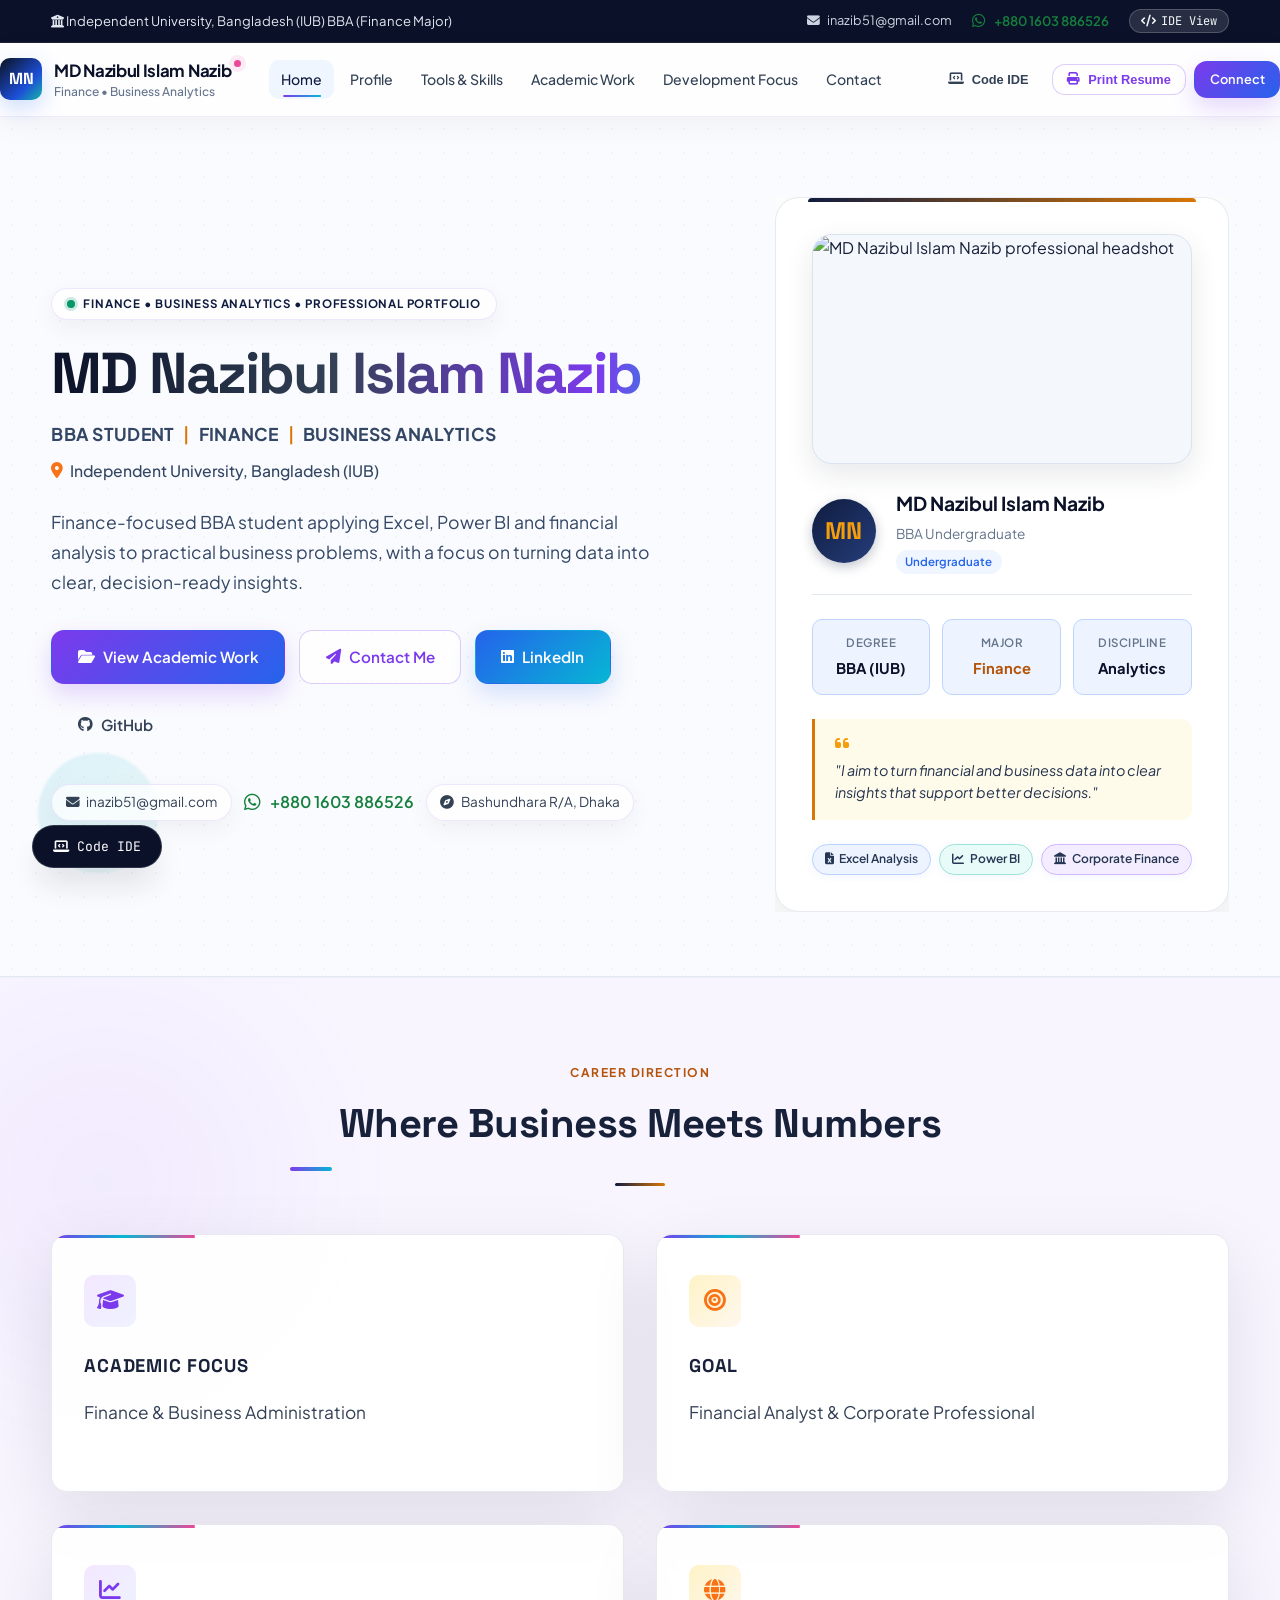
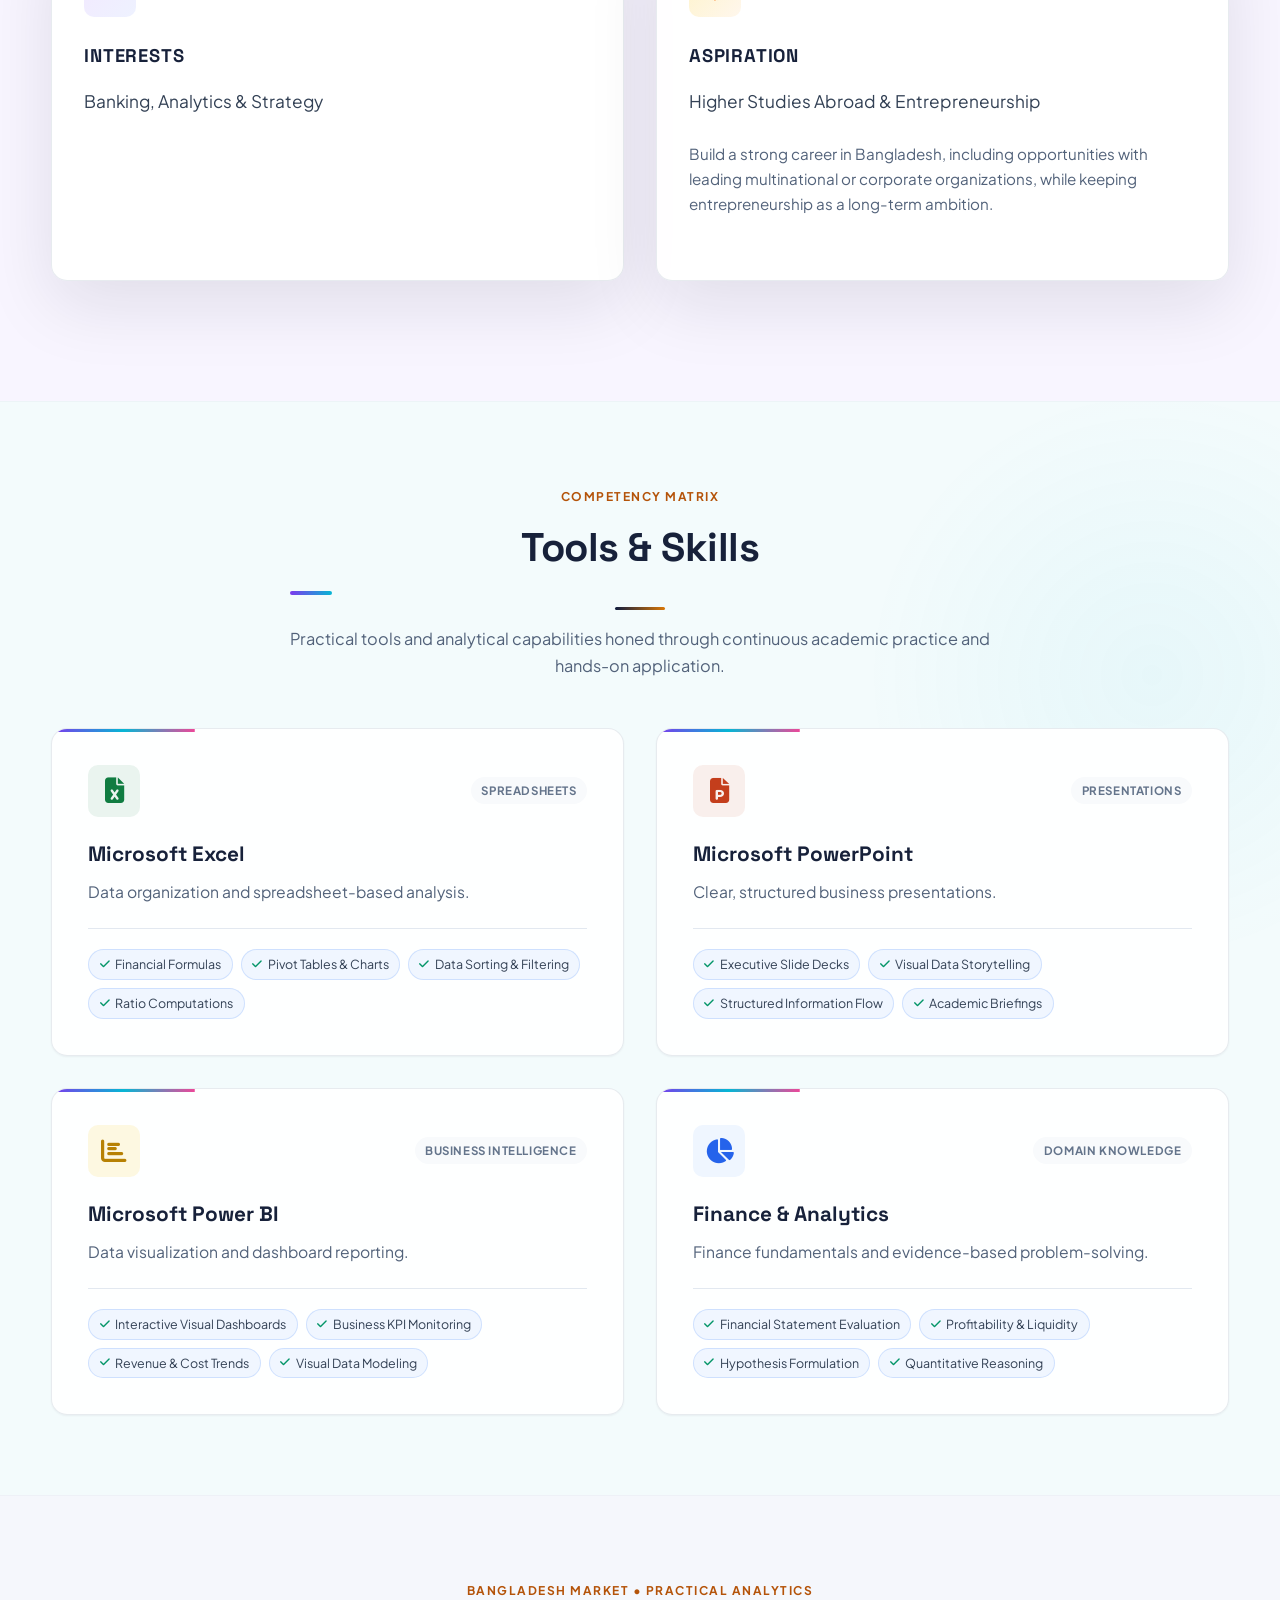
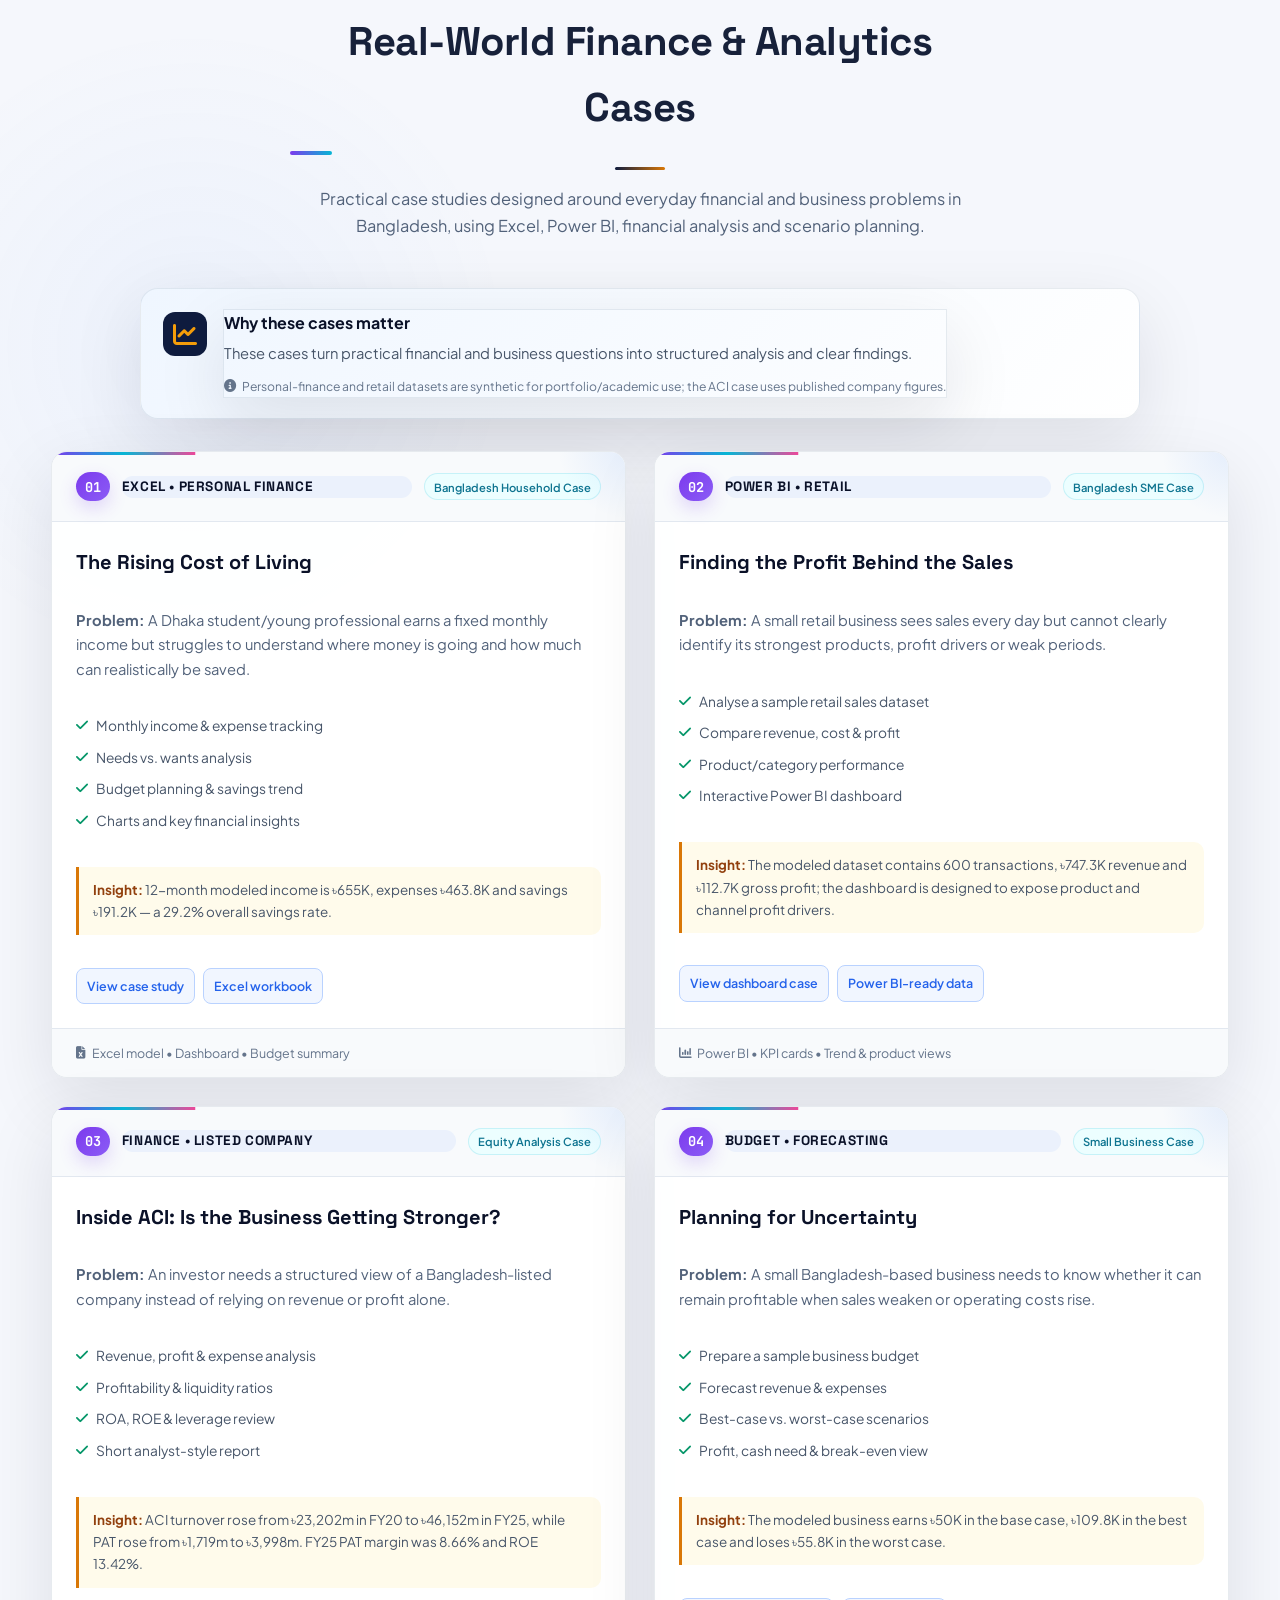
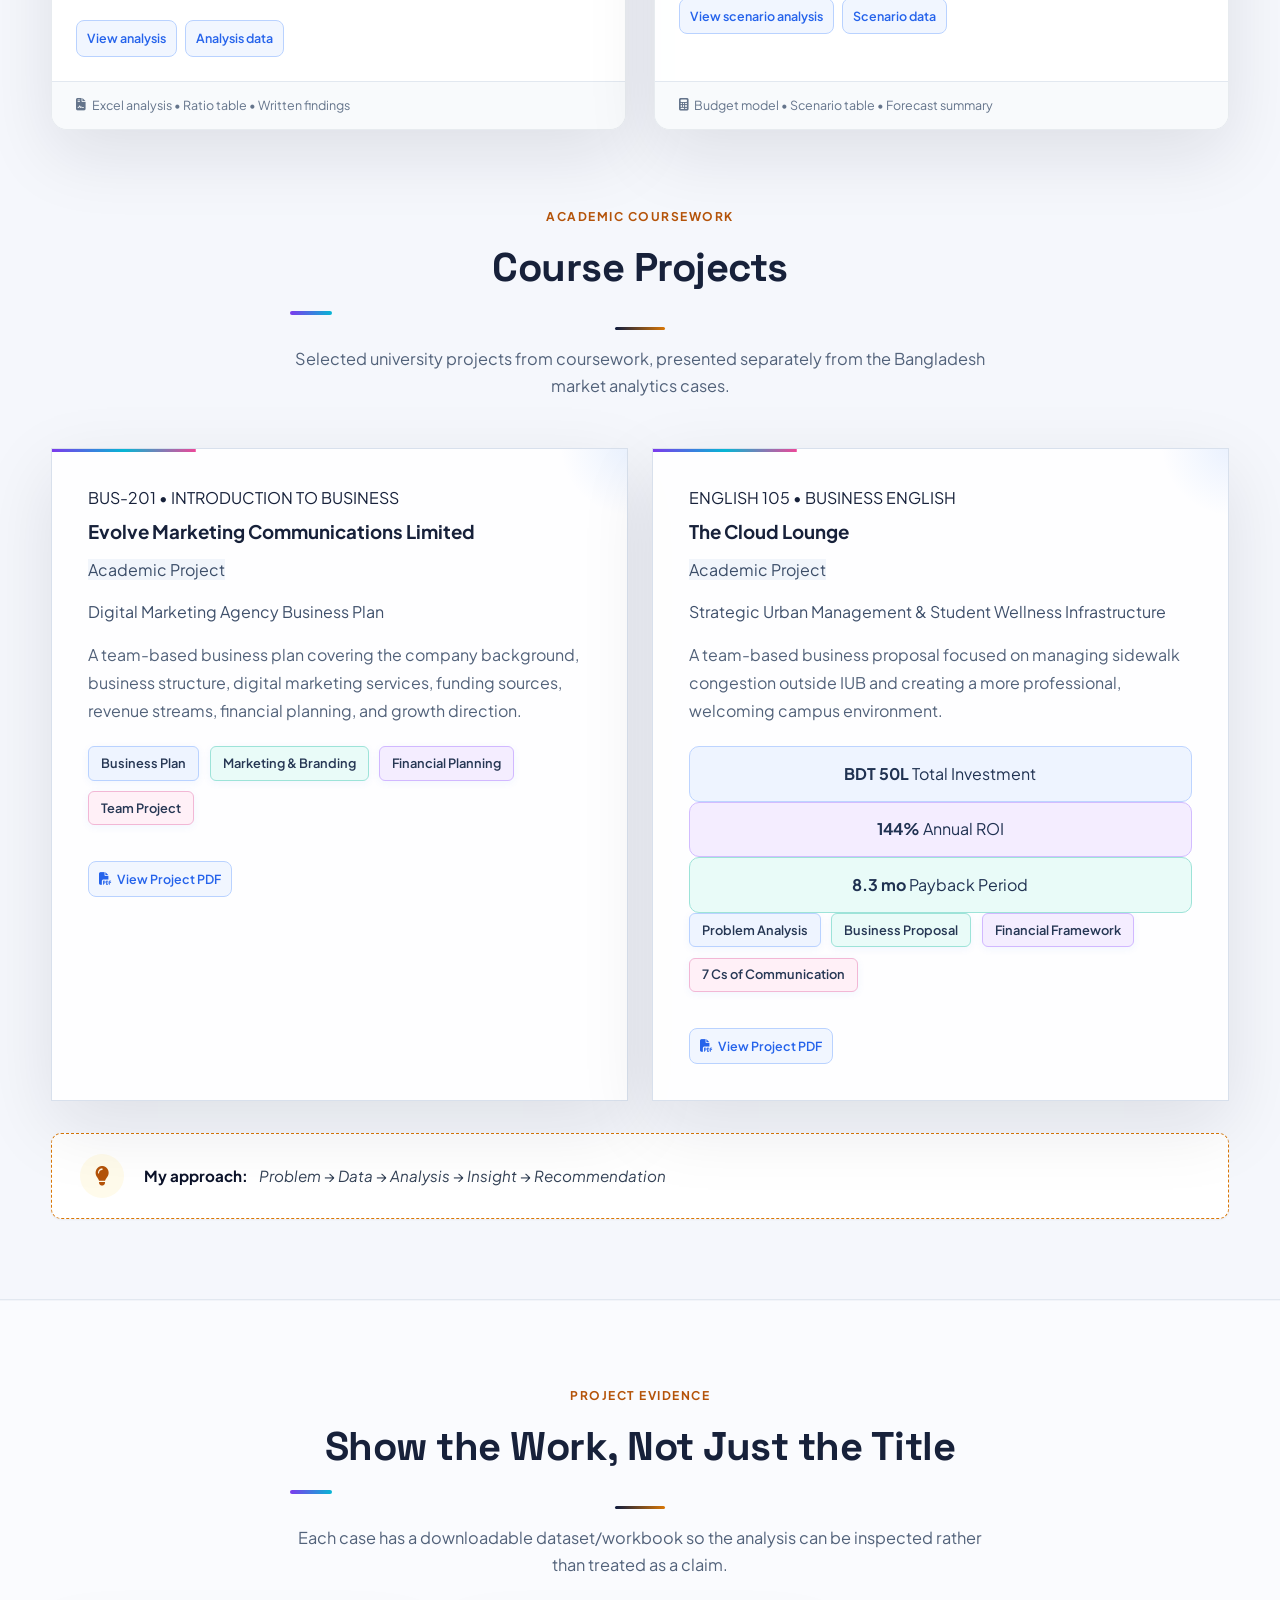
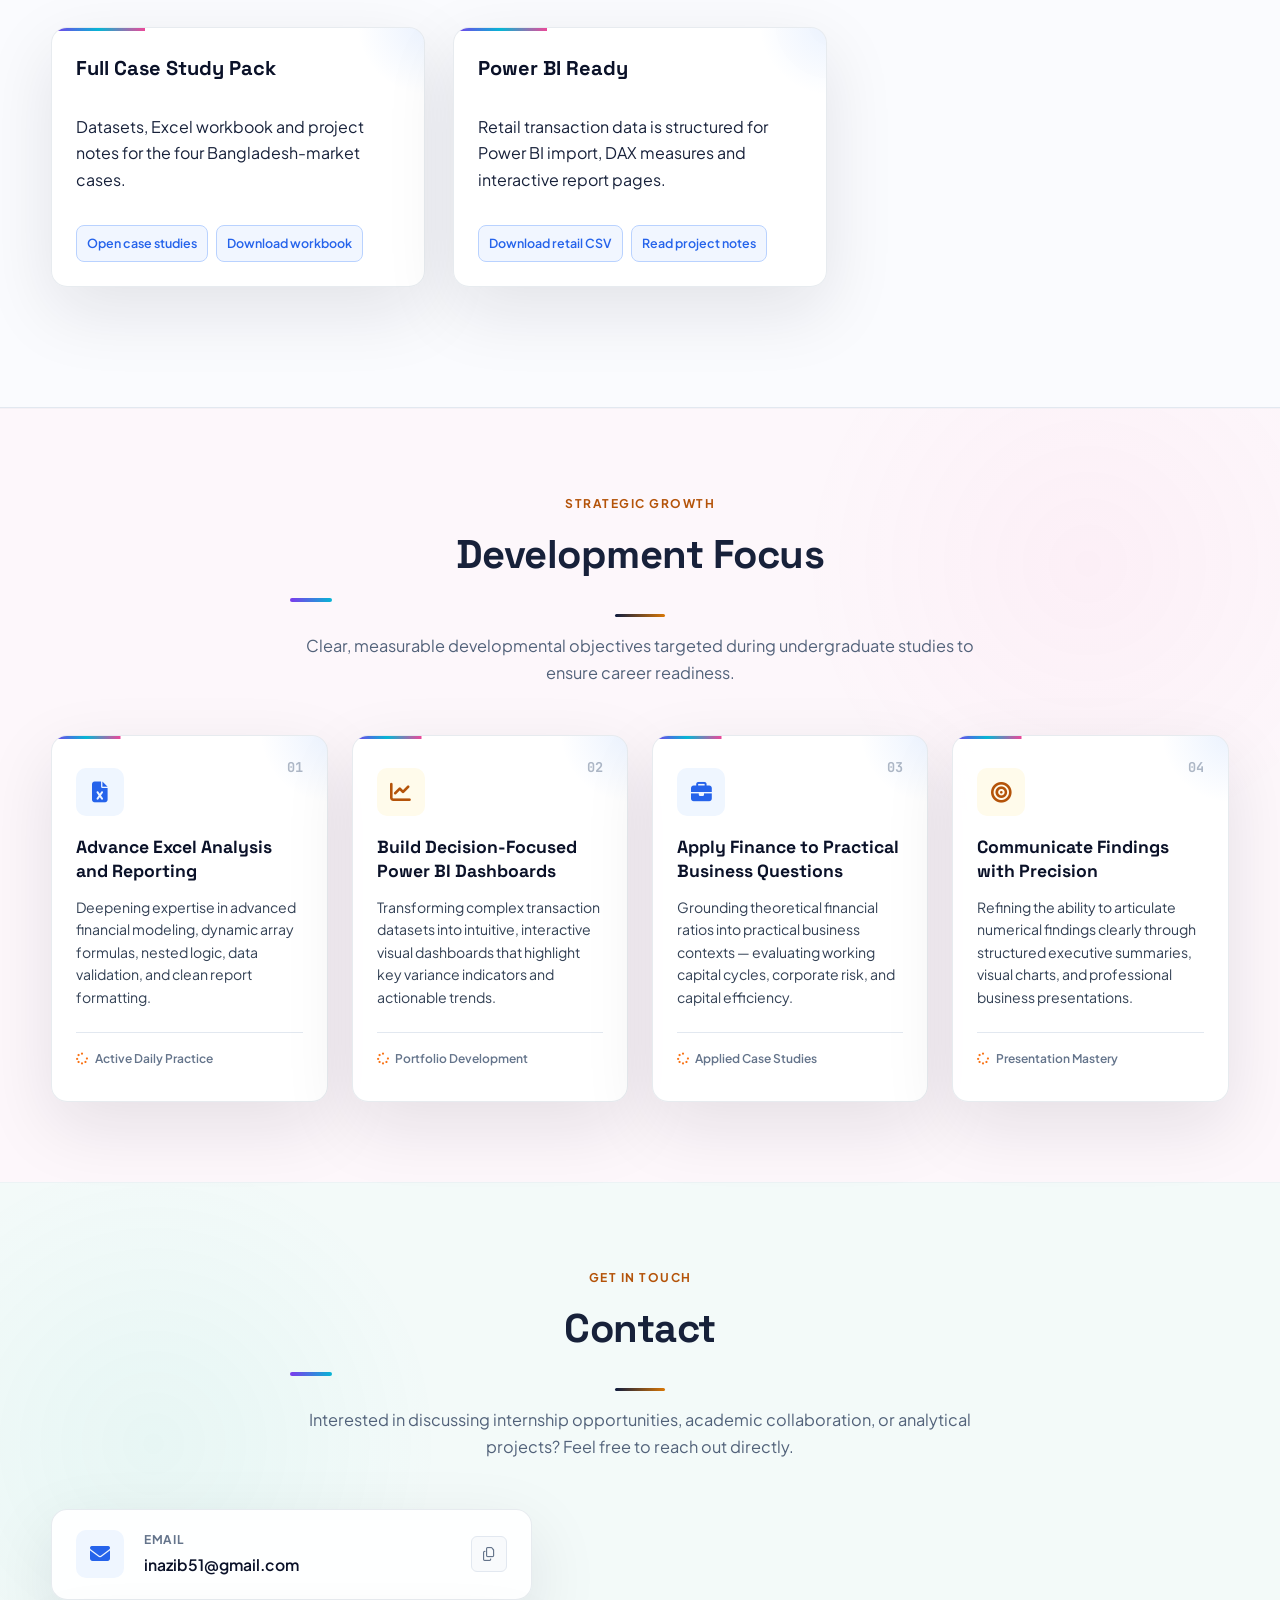
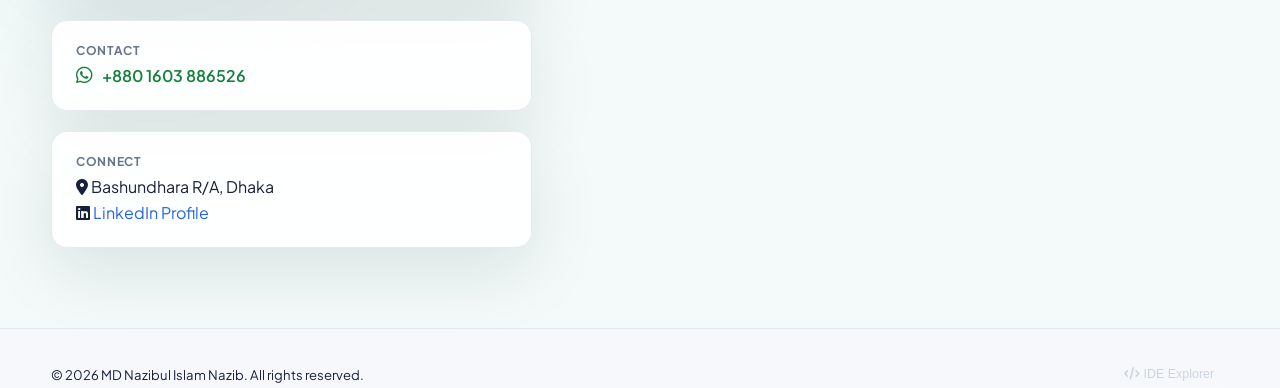
==== commit e676a913: "Add files via upload" ====
--- a/index.html
+++ b/index.html
@@ -1,5 +1,5 @@
 <!DOCTYPE html>
-<html lang="en">
+<html lang="en" class="theme">
 <head>
     <meta charset="UTF-8">
     <meta name="viewport" content="width=device-width, initial-scale=1.0">
@@ -16,13 +16,15 @@
     <!-- Google Fonts -->
     <link rel="preconnect" href="https://fonts.googleapis.com">
     <link rel="preconnect" href="https://fonts.gstatic.com" crossorigin>
-    <link href="https://fonts.googleapis.com/css2?family=Plus+Jakarta+Sans:wght@300;400;500;600;700;800&family=Space+Grotesk:wght@500;600;700&family=JetBrains+Mono:wght@400;500&display=swap" rel="stylesheet">
+    <link href="https://fonts.googleapis.com/css2?family=Plus+Jakarta+Sans:wght@300;400;500;600;700;800&family=Space+Grotesk:wght@500;600;700&family=JetBrains+Mono:wght@400;500&family=DM+Sans:opsz,wght@9..40,400;9..40,500;9..40,600;9..40,700&family=Fraunces:ital,opsz,wght@0,9..144,400;0,9..144,540;0,9..144,600;1,9..144,500&display=swap" rel="stylesheet">
 
     <!-- Font Awesome Icons -->
     <link rel="stylesheet" href="https://cdnjs.cloudflare.com/ajax/libs/font-awesome/6.5.1/css/all.min.css">
 
-    <!-- Custom CSS -->
+    <!-- Custom CSS (order matters: base, then polish, then theme) -->
     <link rel="stylesheet" href="css/style.css">
+    <link rel="stylesheet" href="css/ux-polish.css">
+    <link rel="stylesheet" href="css/ux-theme.css">
 </head>
 <body>
     <!-- ===== TOP BANNER ===== -->
@@ -93,8 +95,8 @@
                     </h1>
 
                     <p class="hero-role" data-aos="fade-up" data-aos-delay="150">
-                        <strong>BBA STUDENT</strong> <span class="divider">|</span> 
-                        <strong>FINANCE</strong> <span class="divider">|</span> 
+                        <strong>BBA STUDENT</strong> <span class="divider">|</span>
+                        <strong>FINANCE</strong> <span class="divider">|</span>
                         <strong>BUSINESS ANALYTICS</strong>
                     </p>
 
@@ -116,13 +118,10 @@
                         <a href="https://www.linkedin.com/in/mdnazibulislamnazib" target="_blank" rel="noopener noreferrer" class="btn btn-linkedin btn-lg">
                             <i class="fab fa-linkedin"></i> LinkedIn
                         </a>
-                    <p>
-                                    <i class="fab fa-github"></i>
-                                    <a href="https://github.com/Nazib-481" target="_blank" rel="noopener noreferrer">
-                                        GitHub Profile
-                                    </a>
-                                </p>
-</div>
+                        <a href="https://github.com/Nazib-481" target="_blank" rel="noopener noreferrer" class="btn btn-ghost btn-lg">
+                            <i class="fab fa-github"></i> GitHub
+                        </a>
+                    </div>
 
                     <!-- Live Contact Pills -->
                     <div class="hero-contact-strip" data-aos="fade-up" data-aos-delay="350">
@@ -140,7 +139,7 @@
                 <div class="hero-visual-card" data-aos="fade-left" data-aos-delay="200">
                     <div class="analyst-card-inner">
                         <div class="hero-headshot">
-                            <img src="assets/nazibul-headshot.png" alt="MD Nazibul Islam Nazib professional headshot">
+                            <img src="assets/nazibul-headshot.jpg" alt="MD Nazibul Islam Nazib professional headshot">
                         </div>
                         <div class="analyst-card-header">
                             <div class="analyst-avatar-box">
@@ -228,8 +227,6 @@
                 </div>
             </div>
         </section>
-
-        <!-- ===== EDUCATION SECTION ===== -->
 
         <!-- ===== TOOLS & SKILLS SECTION ===== -->
         <section class="section" id="skills">
@@ -542,21 +539,21 @@
         </section>
 
         <section class="section section-alt" id="project-evidence">
-<div class="container">
-<div class="section-header" data-aos="fade-up">
-<span class="section-tag">PROJECT EVIDENCE</span>
-<h2 class="section-title">Show the Work, Not Just the Title</h2>
-<div class="section-divider"></div>
-<p class="section-subtitle">Each case has a downloadable dataset/workbook so the analysis can be inspected rather than treated as a claim.</p>
-</div>
-<div class="academic-work-grid">
-<article class="academic-card"><div class="academic-card-body"><h3 class="case-title">Full Case Study Pack</h3><p>Datasets, Excel workbook and project notes for the four Bangladesh-market cases.</p><div class="case-links"><a href="projects/case-studies.html">Open case studies</a><a href="projects/Nazibul_Bangladesh_Analytics_Project_Pack.xlsx">Download workbook</a></div></div></article>
-<article class="academic-card"><div class="academic-card-body"><h3 class="case-title">Power BI Ready</h3><p>Retail transaction data is structured for Power BI import, DAX measures and interactive report pages.</p><div class="case-links"><a href="projects/retail_sales_bangladesh_synthetic.csv">Download retail CSV</a><a href="projects/README.md">Read project notes</a></div></div></article>
-</div>
-</div>
-</section>
-
-<!-- ===== DEVELOPMENT FOCUS SECTION ===== -->
+            <div class="container">
+                <div class="section-header" data-aos="fade-up">
+                    <span class="section-tag">PROJECT EVIDENCE</span>
+                    <h2 class="section-title">Show the Work, Not Just the Title</h2>
+                    <div class="section-divider"></div>
+                    <p class="section-subtitle">Each case has a downloadable dataset/workbook so the analysis can be inspected rather than treated as a claim.</p>
+                </div>
+                <div class="academic-work-grid">
+                    <article class="academic-card"><div class="academic-card-body"><h3 class="case-title">Full Case Study Pack</h3><p>Datasets, Excel workbook and project notes for the four Bangladesh-market cases.</p><div class="case-links"><a href="projects/case-studies.html">Open case studies</a><a href="projects/Nazibul_Bangladesh_Analytics_Project_Pack.xlsx">Download workbook</a></div></div></article>
+                    <article class="academic-card"><div class="academic-card-body"><h3 class="case-title">Power BI Ready</h3><p>Retail transaction data is structured for Power BI import, DAX measures and interactive report pages.</p><div class="case-links"><a href="projects/retail_sales_bangladesh_synthetic.csv">Download retail CSV</a><a href="projects/README.md">Read project notes</a></div></div></article>
+                </div>
+            </div>
+        </section>
+
+        <!-- ===== DEVELOPMENT FOCUS SECTION ===== -->
         <section class="section" id="development">
             <div class="container">
                 <div class="section-header" data-aos="fade-up">
@@ -692,25 +689,22 @@
                 </div>
             </div>
         </section>
-
-        <footer>
-            <div class="container">
-                <div class="footer-bottom-row">
-                    <p>&copy; 2026 MD Nazibul Islam Nazib. All rights reserved.</p>
-                    <div class="footer-badges">
-                        <button id="openIdeBtnFooter" class="footer-ide-btn">
-                            <i class="fas fa-code"></i> IDE Explorer
-                        </button>
-                        <span class="badge-netlify">
-                            <i class="fas fa-cloud-upload-alt"></i> Netlify Ready
-                        </span>
-                    </div>
-                </div>
-            </div>
-        </footer>
+    </main>
+
+    <footer>
+        <div class="container">
+            <div class="footer-bottom-row">
+                <p>&copy; 2026 MD Nazibul Islam Nazib. All rights reserved.</p>
+                <div class="footer-badges">
+                    <button id="openIdeBtnFooter" class="footer-ide-btn">
+                        <i class="fas fa-code"></i> IDE Explorer
+                    </button>
+                </div>
+            </div>
+        </div>
+    </footer>
 
     <!-- ===== BUILT-IN INTERACTIVE IDE CODEBASE MODAL ===== -->
-    <!-- Solves user request: "i want too see the entire codebase like an IDE, where is the option" -->
     <div class="ide-modal-overlay" id="ideModal" aria-hidden="true" role="dialog">
         <div class="ide-modal-window">
             <div class="ide-modal-header">
@@ -720,7 +714,7 @@
                     <span class="control-dot maximize"></span>
                 </div>
                 <div class="ide-project-title">
-                    <i class="fas fa-folder-open text-accent"></i> d:\portfolio &mdash; Antigravity Code Explorer
+                    <i class="fas fa-folder-open text-accent"></i> nazib-481.github.io &mdash; Code Explorer
                 </div>
                 <div class="ide-header-actions">
                     <span class="ide-status-badge"><i class="fas fa-check-circle"></i> Live Workspace</span>
@@ -741,18 +735,20 @@
                         <li class="file-item" data-file="css/style.css">
                             <i class="fab fa-css3-alt file-icon css-icon"></i> css/style.css
                         </li>
+                        <li class="file-item" data-file="css/ux-theme.css">
+                            <i class="fab fa-css3-alt file-icon css-icon"></i> css/ux-theme.css
+                        </li>
                         <li class="file-item" data-file="js/main.js">
                             <i class="fab fa-js file-icon js-icon"></i> js/main.js
                         </li>
-                        <li class="file-item" data-file="netlify.toml">
-                            <i class="fas fa-cog file-icon toml-icon"></i> netlify.toml
+                        <li class="file-item" data-file="js/ux-theme.js">
+                            <i class="fab fa-js file-icon js-icon"></i> js/ux-theme.js
                         </li>
                     </ul>
 
                     <div class="ide-sidebar-info">
-                        <h5><i class="fas fa-info-circle"></i> File Locations</h5>
-                        <p>All files are saved on your machine at: <code>d:\portfolio</code></p>
-                        <p class="mt-2">You can also open this directly in VS Code by typing <code>code d:\portfolio</code> in your terminal.</p>
+                        <h5><i class="fas fa-info-circle"></i> About this view</h5>
+                        <p>These files are loaded live from this website, so what you see is exactly what is running.</p>
                     </div>
                 </aside>
 
@@ -795,7 +791,9 @@
         <i class="fas fa-arrow-up"></i>
     </button>
 
-    <!-- Scripts -->
+    <!-- Scripts (order matters: original, then polish, then theme) -->
     <script src="js/main.js"></script>
+    <script src="js/ux-polish.js"></script>
+    <script src="js/ux-theme.js"></script>
 </body>
 </html>
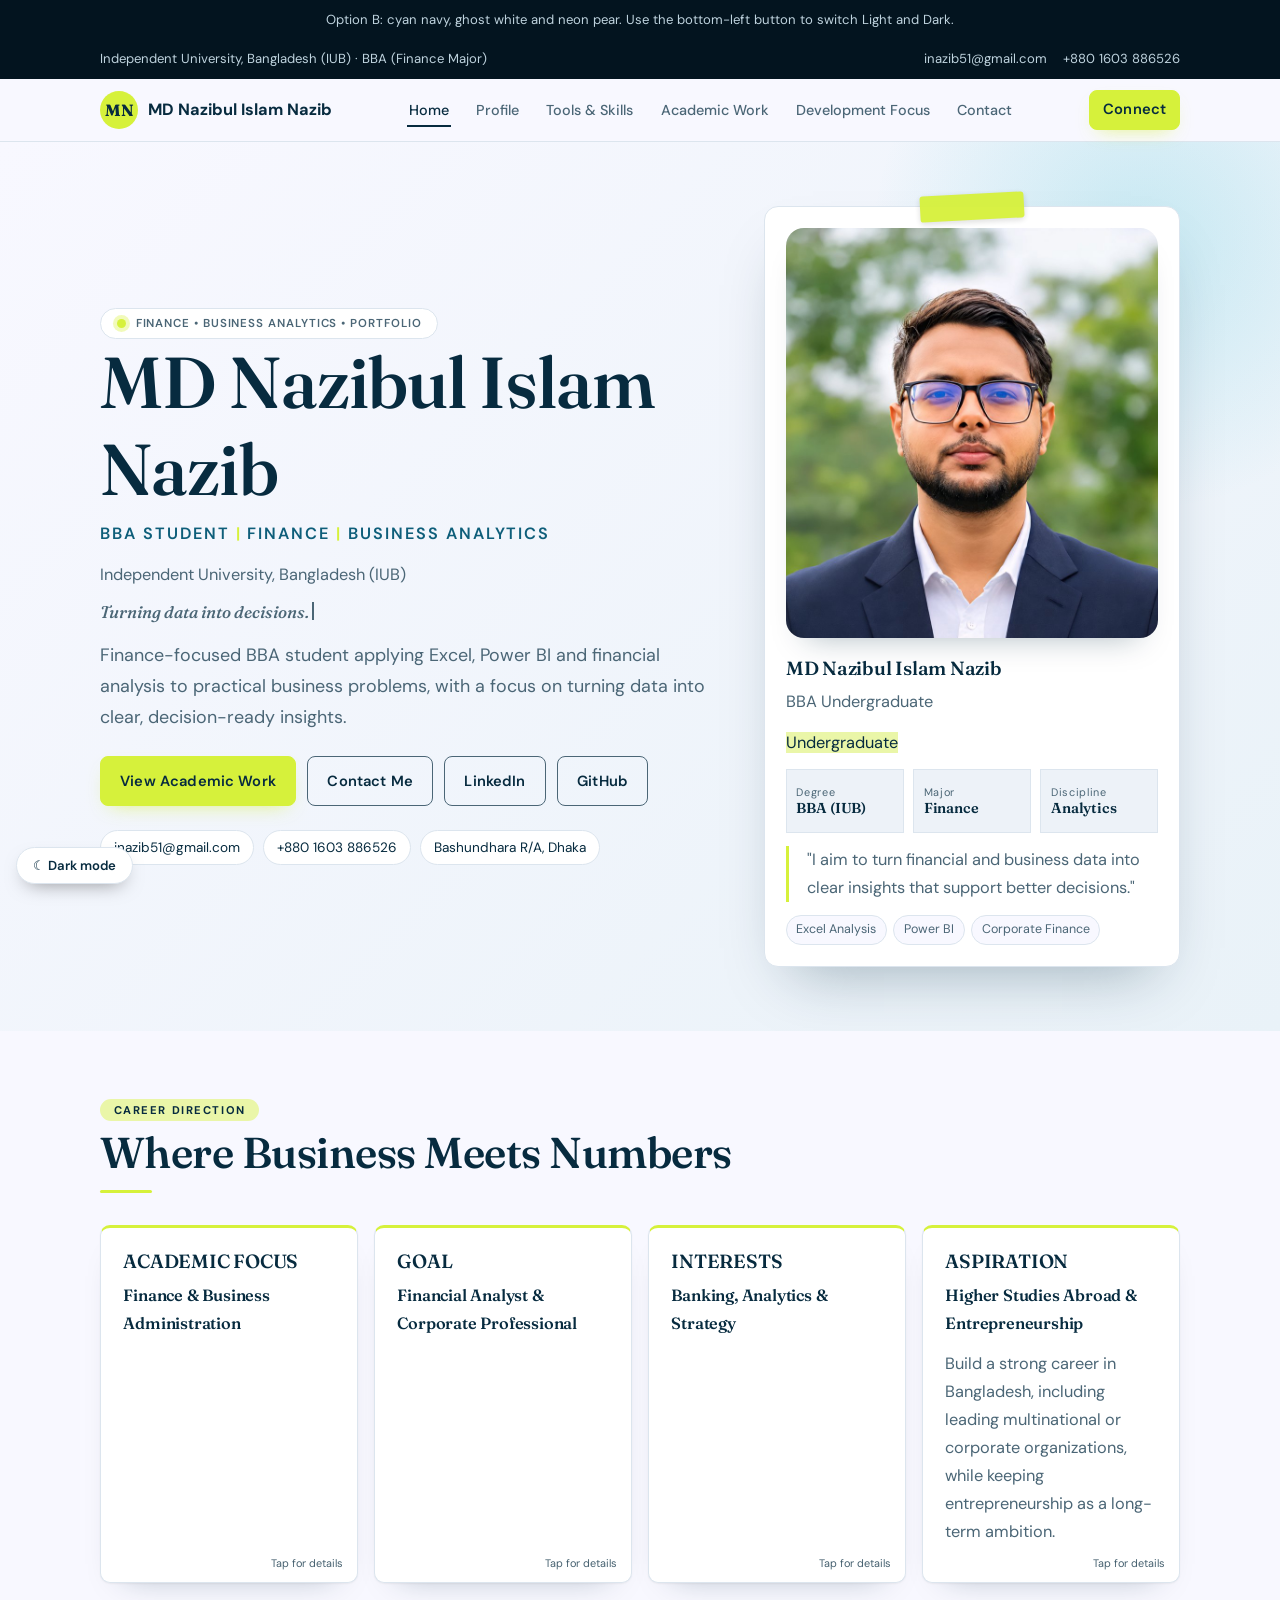
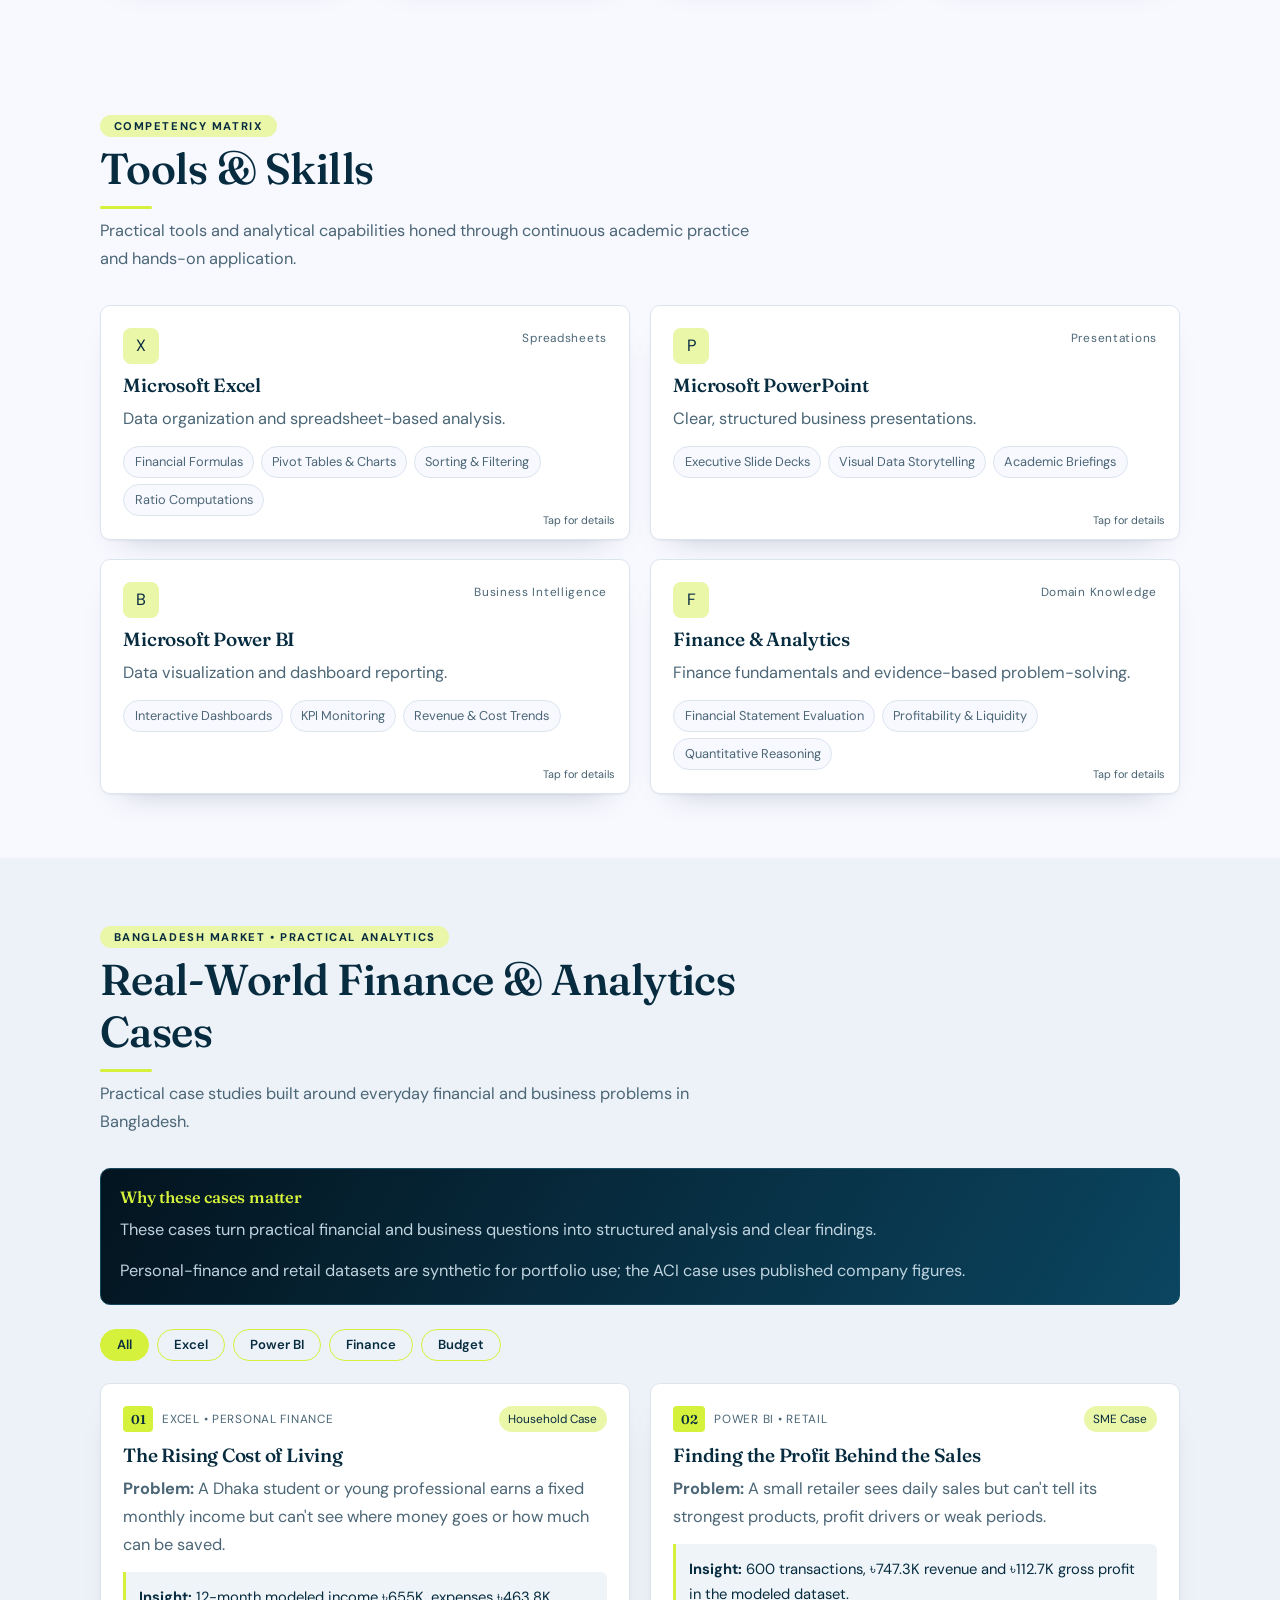
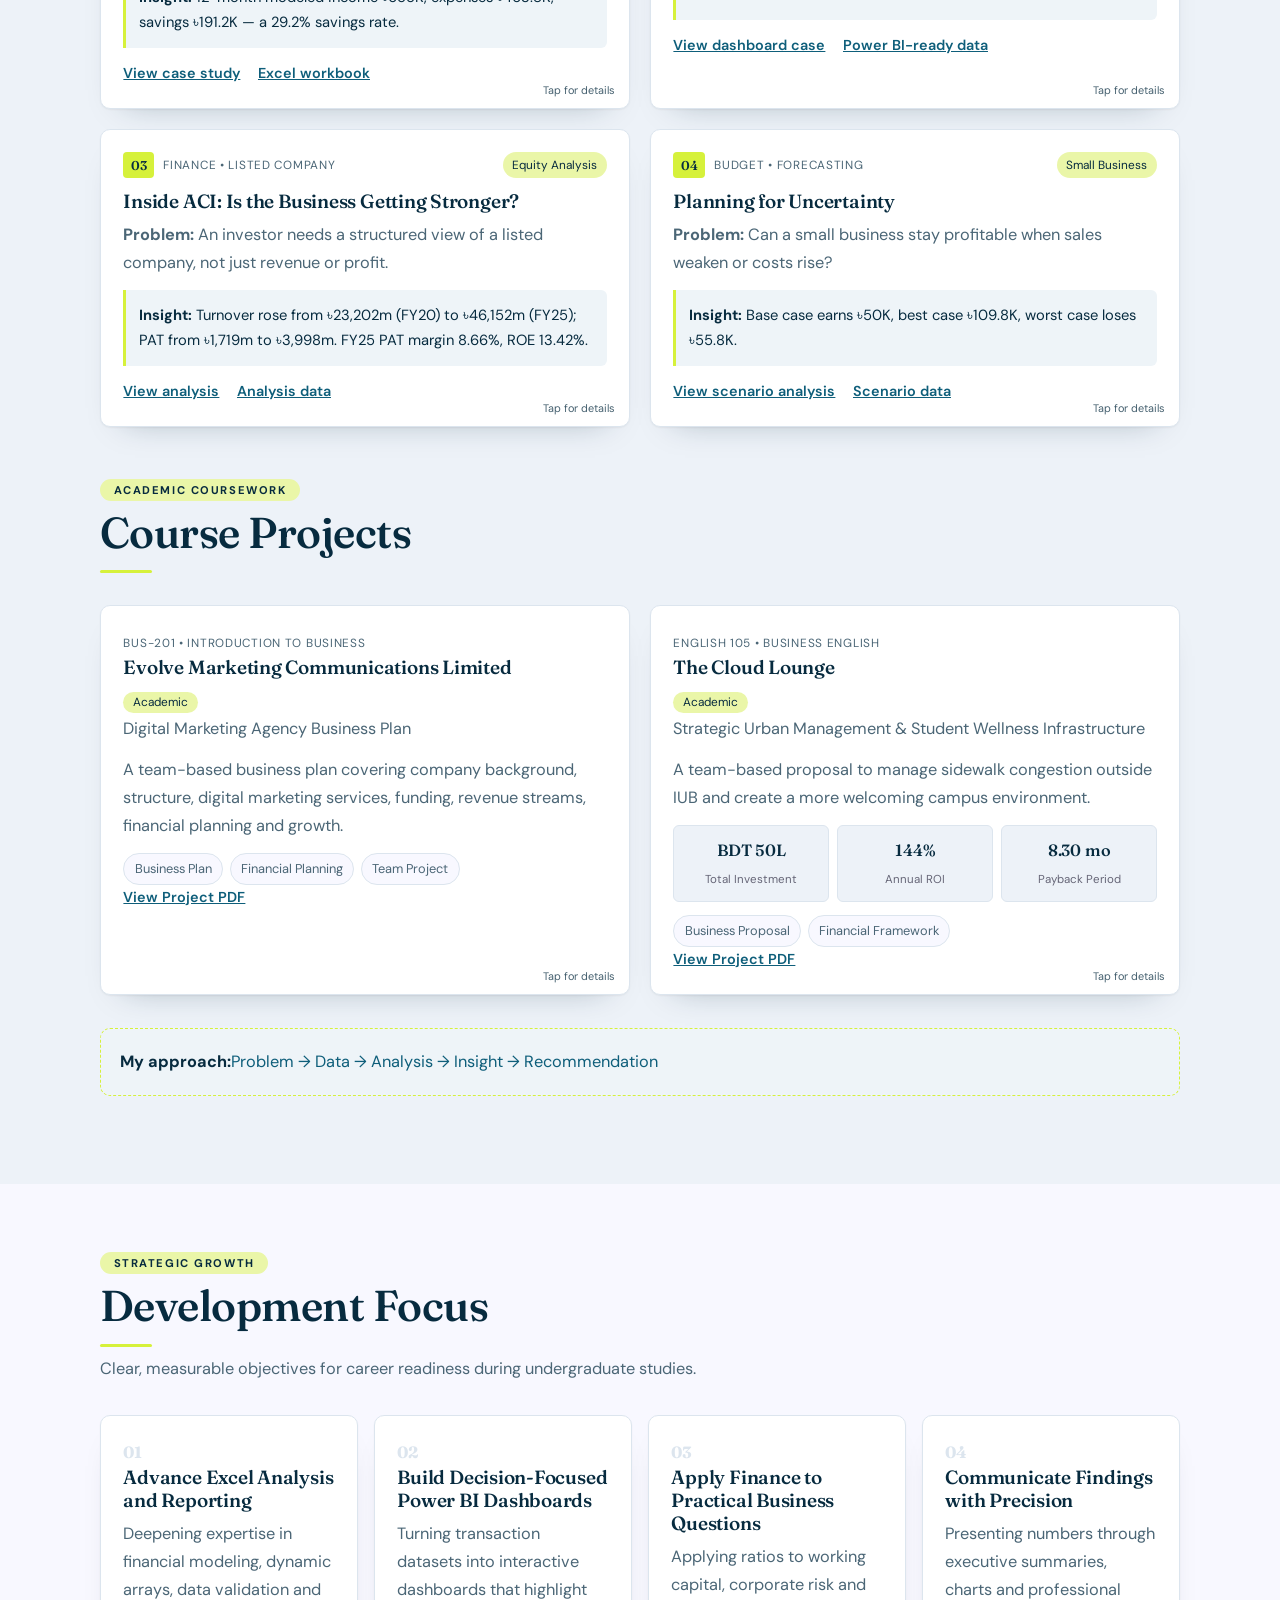
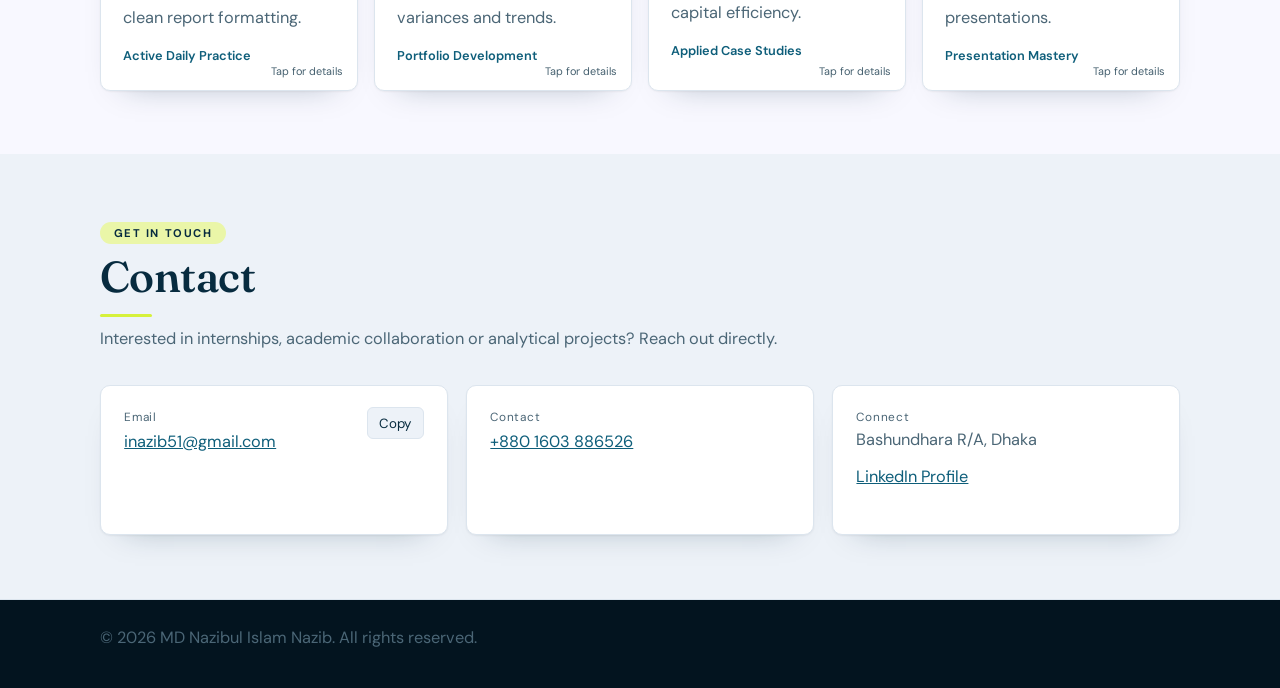
==== commit ff903a69: "Add files via upload" ====
--- a/index.html
+++ b/index.html
@@ -1,799 +1,541 @@
-<!DOCTYPE html>
-<html lang="en" class="theme">
-<head>
-    <meta charset="UTF-8">
-    <meta name="viewport" content="width=device-width, initial-scale=1.0">
-    <title>MD Nazibul Islam Nazib | BBA Student · Finance &amp; Business Analytics</title>
-    <meta name="description" content="Professional portfolio of MD Nazibul Islam Nazib — Finance-focused BBA student at Independent University, Bangladesh (IUB) with an interest in business analytics, financial analysis, Excel, and Power BI.">
-    <meta name="keywords" content="MD Nazibul Islam Nazib, Nazibul Islam, Finance Student, Business Analytics, BBA, Independent University Bangladesh, IUB, Financial Analyst, Portfolio">
-    <meta name="author" content="MD Nazibul Islam Nazib">
-
-    <!-- Open Graph Meta Tags -->
-    <meta property="og:title" content="MD Nazibul Islam Nazib | Finance &amp; Business Analytics Portfolio">
-    <meta property="og:description" content="Finance-focused BBA student at Independent University, Bangladesh (IUB). Turning financial and business data into clear insights.">
-    <meta property="og:type" content="website">
-
-    <!-- Google Fonts -->
-    <link rel="preconnect" href="https://fonts.googleapis.com">
-    <link rel="preconnect" href="https://fonts.gstatic.com" crossorigin>
-    <link href="https://fonts.googleapis.com/css2?family=Plus+Jakarta+Sans:wght@300;400;500;600;700;800&family=Space+Grotesk:wght@500;600;700&family=JetBrains+Mono:wght@400;500&family=DM+Sans:opsz,wght@9..40,400;9..40,500;9..40,600;9..40,700&family=Fraunces:ital,opsz,wght@0,9..144,400;0,9..144,540;0,9..144,600;1,9..144,500&display=swap" rel="stylesheet">
-
-    <!-- Font Awesome Icons -->
-    <link rel="stylesheet" href="https://cdnjs.cloudflare.com/ajax/libs/font-awesome/6.5.1/css/all.min.css">
-
-    <!-- Custom CSS (order matters: base, then polish, then theme) -->
-    <link rel="stylesheet" href="css/style.css">
-    <link rel="stylesheet" href="css/ux-polish.css">
-    <link rel="stylesheet" href="css/ux-theme.css">
-</head>
-<body>
-    <!-- ===== TOP BANNER ===== -->
-    <div class="top-announcement">
-        <div class="container top-announcement-content">
-            <span><i class="fas fa-university"></i> Independent University, Bangladesh (IUB) BBA (Finance Major)</span>
-            <div class="top-actions">
-                <a href="#contact" class="top-link"><i class="fas fa-envelope"></i> inazib51@gmail.com</a>
-                <a class="whatsapp-contact" href="https://wa.me/8801603886526" target="_blank" rel="noopener"><i class="fab fa-whatsapp"></i><span>+880 1603 886526</span></a>
-                <button id="openIdeBtnTop" class="ide-pill-btn" title="Open Codebase IDE View">
-                    <i class="fas fa-code"></i> IDE View
-                </button>
-            </div>
-        </div>
-    </div>
-
-    <!-- ===== NAVIGATION BAR ===== -->
-    <header class="navbar" id="navbar">
-        <div class="nav-container">
-            <a href="#home" class="nav-brand">
-                <span class="brand-avatar">MN</span>
-                <span class="brand-text">
-                    <strong>MD Nazibul Islam Nazib</strong>
-                    <small>Finance &bull; Business Analytics</small>
-                </span>
-            </a>
-
-            <nav class="nav-menu" id="navMenu">
-                <a href="#home" class="nav-link active">Home</a>
-                <a href="#profile" class="nav-link">Profile</a>
-                <a href="#skills" class="nav-link">Tools &amp; Skills</a>
-                <a href="#academic-work" class="nav-link">Academic Work</a>
-                <a href="#development" class="nav-link">Development Focus</a>
-                <a href="#contact" class="nav-link">Contact</a>
-            </nav>
-
-            <div class="nav-cta-group">
-                <button id="openIdeBtnNav" class="btn btn-sm btn-ghost" title="Explore Code in built-in IDE">
-                    <i class="fas fa-laptop-code"></i> Code IDE
-                </button>
-                <button id="printResumeBtn" class="btn btn-sm btn-outline" title="Print or Save as PDF">
-                    <i class="fas fa-print"></i> Print Resume
-                </button>
-                <a href="#contact" class="btn btn-sm btn-primary">Connect</a>
-
-                <button class="nav-toggle" id="navToggle" aria-label="Toggle navigation">
-                    <span></span>
-                    <span></span>
-                    <span></span>
-                </button>
-            </div>
-        </div>
-    </header>
-
-    <main id="main-content">
-        <!-- ===== HERO SECTION ===== -->
-        <section class="hero-section" id="home">
-            <div class="hero-pattern-bg"></div>
-            <div class="container hero-container">
-                <div class="hero-text-content">
-                    <div class="hero-badge" data-aos="fade-down">
-                        <span class="status-indicator"></span>
-                        <span>FINANCE &bull; BUSINESS ANALYTICS &bull; PROFESSIONAL PORTFOLIO</span>
-                    </div>
-
-                    <h1 class="hero-name" data-aos="fade-up" data-aos-delay="100">
-                        MD Nazibul Islam Nazib
-                    </h1>
-
-                    <p class="hero-role" data-aos="fade-up" data-aos-delay="150">
-                        <strong>BBA STUDENT</strong> <span class="divider">|</span>
-                        <strong>FINANCE</strong> <span class="divider">|</span>
-                        <strong>BUSINESS ANALYTICS</strong>
-                    </p>
-
-                    <p class="hero-affiliation" data-aos="fade-up" data-aos-delay="200">
-                        <i class="fas fa-map-marker-alt text-accent"></i> Independent University, Bangladesh (IUB)
-                    </p>
-
-                    <p class="hero-pitch" data-aos="fade-up" data-aos-delay="250">
-                        Finance-focused BBA student applying Excel, Power BI and financial analysis to practical business problems, with a focus on turning data into clear, decision-ready insights.
-                    </p>
-
-                    <div class="hero-action-buttons" data-aos="fade-up" data-aos-delay="300">
-                        <a href="#academic-work" class="btn btn-primary btn-lg">
-                            <i class="fas fa-folder-open"></i> View Academic Work
-                        </a>
-                        <a href="#contact" class="btn btn-outline btn-lg">
-                            <i class="fas fa-paper-plane"></i> Contact Me
-                        </a>
-                        <a href="https://www.linkedin.com/in/mdnazibulislamnazib" target="_blank" rel="noopener noreferrer" class="btn btn-linkedin btn-lg">
-                            <i class="fab fa-linkedin"></i> LinkedIn
-                        </a>
-                        <a href="https://github.com/Nazib-481" target="_blank" rel="noopener noreferrer" class="btn btn-ghost btn-lg">
-                            <i class="fab fa-github"></i> GitHub
-                        </a>
-                    </div>
-
-                    <!-- Live Contact Pills -->
-                    <div class="hero-contact-strip" data-aos="fade-up" data-aos-delay="350">
-                        <a href="mailto:inazib51@gmail.com" class="hero-chip">
-                            <i class="fas fa-envelope"></i> inazib51@gmail.com
-                        </a>
-                        <a class="whatsapp-contact" href="https://wa.me/8801603886526" target="_blank" rel="noopener"><i class="fab fa-whatsapp"></i><span>+880 1603 886526</span></a>
-                        <span class="hero-chip">
-                            <i class="fas fa-compass"></i> Bashundhara R/A, Dhaka
-                        </span>
-                    </div>
-                </div>
-
-                <!-- Hero Visual Card -->
-                <div class="hero-visual-card" data-aos="fade-left" data-aos-delay="200">
-                    <div class="analyst-card-inner">
-                        <div class="hero-headshot">
-                            <img src="assets/nazibul-headshot.jpg" alt="MD Nazibul Islam Nazib professional headshot">
-                        </div>
-                        <div class="analyst-card-header">
-                            <div class="analyst-avatar-box">
-                                <span class="initials">MN</span>
-                            </div>
-                            <div class="analyst-header-meta">
-                                <h3>MD Nazibul Islam Nazib</h3>
-                                <p>BBA Undergraduate</p>
-                                <span class="tag-status">Undergraduate</span>
-                            </div>
-                        </div>
-
-                        <div class="analyst-key-metrics">
-                            <div class="metric-box">
-                                <span class="metric-label">Degree</span>
-                                <span class="metric-value">BBA (IUB)</span>
-                            </div>
-                            <div class="metric-box">
-                                <span class="metric-label">Major</span>
-                                <span class="metric-value highlight-accent">Finance</span>
-                            </div>
-                            <div class="metric-box">
-                                <span class="metric-label">Discipline</span>
-                                <span class="metric-value">Analytics</span>
-                            </div>
-                        </div>
-
-                        <div class="card-quote-box">
-                            <i class="fas fa-quote-left quote-icon"></i>
-                            <p>"I aim to turn financial and business data into clear insights that support better decisions."</p>
-                        </div>
-
-                        <div class="card-skill-pills">
-                            <span><i class="fas fa-file-excel"></i> Excel Analysis</span>
-                            <span><i class="fas fa-chart-line"></i> Power BI</span>
-                            <span><i class="fas fa-landmark"></i> Corporate Finance</span>
-                        </div>
-                    </div>
-                </div>
-            </div>
-        </section>
-
-        <!-- ===== PROFILE & CAREER DIRECTION ===== -->
-        <section class="section section-border-top" id="profile">
-            <div class="container">
-                <div class="section-header" data-aos="fade-up">
-                    <span class="section-tag">CAREER DIRECTION</span>
-                    <h2 class="section-title">Where Business Meets Numbers</h2>
-                    <div class="section-divider"></div>
-                </div>
-
-                <div class="profile-cards-grid career-direction-grid">
-                    <div class="info-card profile-card" data-aos="fade-up" data-aos-delay="50">
-                        <div class="card-badge-icon">
-                            <i class="fas fa-graduation-cap"></i>
-                        </div>
-                        <h3 class="card-title">ACADEMIC FOCUS</h3>
-                        <p class="card-text text-lead">Finance &amp; Business Administration</p>
-                    </div>
-
-                    <div class="info-card career-card" data-aos="fade-up" data-aos-delay="100">
-                        <div class="card-badge-icon icon-gold">
-                            <i class="fas fa-bullseye"></i>
-                        </div>
-                        <h3 class="card-title">GOAL</h3>
-                        <p class="card-text text-lead">Financial Analyst &amp; Corporate Professional</p>
-                    </div>
-
-                    <div class="info-card profile-card" data-aos="fade-up" data-aos-delay="150">
-                        <div class="card-badge-icon">
-                            <i class="fas fa-chart-line"></i>
-                        </div>
-                        <h3 class="card-title">INTERESTS</h3>
-                        <p class="card-text text-lead">Banking, Analytics &amp; Strategy</p>
-                    </div>
-
-                    <div class="info-card career-card" data-aos="fade-up" data-aos-delay="200">
-                        <div class="card-badge-icon icon-gold">
-                            <i class="fas fa-globe"></i>
-                        </div>
-                        <h3 class="card-title">ASPIRATION</h3>
-                        <p class="card-text text-lead">Higher Studies Abroad &amp; Entrepreneurship</p>
-                        <p class="card-subtext">Build a strong career in Bangladesh, including opportunities with leading multinational or corporate organizations, while keeping entrepreneurship as a long-term ambition.</p>
-                    </div>
-                </div>
-            </div>
-        </section>
-
-        <!-- ===== TOOLS & SKILLS SECTION ===== -->
-        <section class="section" id="skills">
-            <div class="container">
-                <div class="section-header" data-aos="fade-up">
-                    <span class="section-tag">COMPETENCY MATRIX</span>
-                    <h2 class="section-title">Tools &amp; Skills</h2>
-                    <div class="section-divider"></div>
-                    <p class="section-subtitle">
-                        Practical tools and analytical capabilities honed through continuous academic practice and hands-on application.
-                    </p>
-                </div>
-
-                <div class="skills-grid-2x2">
-                    <!-- Tool 1: Microsoft Excel -->
-                    <div class="skill-matrix-card" data-aos="fade-up" data-aos-delay="100">
-                        <div class="skill-card-top">
-                            <div class="skill-icon-wrapper icon-excel">
-                                <i class="fas fa-file-excel"></i>
-                            </div>
-                            <span class="skill-category-tag">Spreadsheets</span>
-                        </div>
-                        <h3 class="skill-card-title">Microsoft Excel</h3>
-                        <p class="skill-card-desc">
-                            Data organization and spreadsheet-based analysis.
-                        </p>
-                        <div class="skill-capabilities">
-                            <span class="cap-tag"><i class="fas fa-check"></i> Financial Formulas</span>
-                            <span class="cap-tag"><i class="fas fa-check"></i> Pivot Tables &amp; Charts</span>
-                            <span class="cap-tag"><i class="fas fa-check"></i> Data Sorting &amp; Filtering</span>
-                            <span class="cap-tag"><i class="fas fa-check"></i> Ratio Computations</span>
-                        </div>
-                    </div>
-
-                    <!-- Tool 2: Microsoft PowerPoint -->
-                    <div class="skill-matrix-card" data-aos="fade-up" data-aos-delay="150">
-                        <div class="skill-card-top">
-                            <div class="skill-icon-wrapper icon-powerpoint">
-                                <i class="fas fa-file-powerpoint"></i>
-                            </div>
-                            <span class="skill-category-tag">Presentations</span>
-                        </div>
-                        <h3 class="skill-card-title">Microsoft PowerPoint</h3>
-                        <p class="skill-card-desc">
-                            Clear, structured business presentations.
-                        </p>
-                        <div class="skill-capabilities">
-                            <span class="cap-tag"><i class="fas fa-check"></i> Executive Slide Decks</span>
-                            <span class="cap-tag"><i class="fas fa-check"></i> Visual Data Storytelling</span>
-                            <span class="cap-tag"><i class="fas fa-check"></i> Structured Information Flow</span>
-                            <span class="cap-tag"><i class="fas fa-check"></i> Academic Briefings</span>
-                        </div>
-                    </div>
-
-                    <!-- Tool 3: Microsoft Power BI -->
-                    <div class="skill-matrix-card" data-aos="fade-up" data-aos-delay="200">
-                        <div class="skill-card-top">
-                            <div class="skill-icon-wrapper icon-powerbi">
-                                <i class="fas fa-chart-bar"></i>
-                            </div>
-                            <span class="skill-category-tag">Business Intelligence</span>
-                        </div>
-                        <h3 class="skill-card-title">Microsoft Power BI</h3>
-                        <p class="skill-card-desc">
-                            Data visualization and dashboard reporting.
-                        </p>
-                        <div class="skill-capabilities">
-                            <span class="cap-tag"><i class="fas fa-check"></i> Interactive Visual Dashboards</span>
-                            <span class="cap-tag"><i class="fas fa-check"></i> Business KPI Monitoring</span>
-                            <span class="cap-tag"><i class="fas fa-check"></i> Revenue &amp; Cost Trends</span>
-                            <span class="cap-tag"><i class="fas fa-check"></i> Visual Data Modeling</span>
-                        </div>
-                    </div>
-
-                    <!-- Tool 4: Finance & Analytics -->
-                    <div class="skill-matrix-card" data-aos="fade-up" data-aos-delay="250">
-                        <div class="skill-card-top">
-                            <div class="skill-icon-wrapper icon-finance">
-                                <i class="fas fa-chart-pie"></i>
-                            </div>
-                            <span class="skill-category-tag">Domain Knowledge</span>
-                        </div>
-                        <h3 class="skill-card-title">Finance &amp; Analytics</h3>
-                        <p class="skill-card-desc">
-                            Finance fundamentals and evidence-based problem-solving.
-                        </p>
-                        <div class="skill-capabilities">
-                            <span class="cap-tag"><i class="fas fa-check"></i> Financial Statement Evaluation</span>
-                            <span class="cap-tag"><i class="fas fa-check"></i> Profitability &amp; Liquidity</span>
-                            <span class="cap-tag"><i class="fas fa-check"></i> Hypothesis Formulation</span>
-                            <span class="cap-tag"><i class="fas fa-check"></i> Quantitative Reasoning</span>
-                        </div>
-                    </div>
-                </div>
-            </div>
-        </section>
-
-        <!-- ===== BANGLADESH MARKET CASE STUDIES SECTION ===== -->
-        <section class="section section-alt" id="academic-work">
-            <div class="container">
-                <div class="section-header" data-aos="fade-up">
-                    <span class="section-tag">BANGLADESH MARKET • PRACTICAL ANALYTICS</span>
-                    <h2 class="section-title">Real-World Finance &amp; Analytics Cases</h2>
-                    <div class="section-divider"></div>
-                    <p class="section-subtitle">
-                        Practical case studies designed around everyday financial and business problems in Bangladesh, using Excel, Power BI, financial analysis and scenario planning.
-                    </p>
-                </div>
-
-                <div class="market-context-banner" data-aos="fade-up">
-                    <div class="guidance-icon"><i class="fas fa-chart-line"></i></div>
-                    <div class="guidance-body">
-                        <h4>Why these cases matter</h4>
-                        <p>
-                            These cases turn practical financial and business questions into structured analysis and clear findings.
-                        </p>
-                        <span class="market-note"><i class="fas fa-circle-info"></i> Personal-finance and retail datasets are synthetic for portfolio/academic use; the ACI case uses published company figures.</span>
-                    </div>
-                </div>
-
-                <div class="academic-work-grid market-case-grid">
-                    <!-- 01 -->
-                    <article class="academic-card market-case-card" data-aos="fade-up" data-aos-delay="100">
-                        <div class="academic-card-header">
-                            <div class="card-num-badge">01</div>
-                            <div class="card-tag">EXCEL • PERSONAL FINANCE</div>
-                            <span class="status-chip status-academic">Bangladesh Household Case</span>
-                        </div>
-                        <div class="academic-card-body">
-                            <h3 class="case-title">The Rising Cost of Living</h3>
-                            <p class="case-problem"><strong>Problem:</strong> A Dhaka student/young professional earns a fixed monthly income but struggles to understand where money is going and how much can realistically be saved.</p>
-                            <div class="case-list">
-                                <span><i class="fas fa-check"></i> Monthly income &amp; expense tracking</span>
-                                <span><i class="fas fa-check"></i> Needs vs. wants analysis</span>
-                                <span><i class="fas fa-check"></i> Budget planning &amp; savings trend</span>
-                                <span><i class="fas fa-check"></i> Charts and key financial insights</span>
-                            </div>
-                            <div class="case-outcome"><strong>Insight:</strong> 12-month modeled income is ৳655K, expenses ৳463.8K and savings ৳191.2K — a 29.2% overall savings rate.</div><div class="case-links"><a href="projects/case-studies.html">View case study</a> <a href="projects/Nazibul_Bangladesh_Analytics_Project_Pack.xlsx">Excel workbook</a></div>
-                        </div>
-                        <div class="academic-card-footer"><span class="integrity-note"><i class="fas fa-file-excel"></i> Excel model • Dashboard • Budget summary</span></div>
-                    </article>
-
-                    <!-- 02 -->
-                    <article class="academic-card market-case-card" data-aos="fade-up" data-aos-delay="150">
-                        <div class="academic-card-header">
-                            <div class="card-num-badge">02</div>
-                            <div class="card-tag">POWER BI • RETAIL</div>
-                            <span class="status-chip status-academic">Bangladesh SME Case</span>
-                        </div>
-                        <div class="academic-card-body">
-                            <h3 class="case-title">Finding the Profit Behind the Sales</h3>
-                            <p class="case-problem"><strong>Problem:</strong> A small retail business sees sales every day but cannot clearly identify its strongest products, profit drivers or weak periods.</p>
-                            <div class="case-list">
-                                <span><i class="fas fa-check"></i> Analyse a sample retail sales dataset</span>
-                                <span><i class="fas fa-check"></i> Compare revenue, cost &amp; profit</span>
-                                <span><i class="fas fa-check"></i> Product/category performance</span>
-                                <span><i class="fas fa-check"></i> Interactive Power BI dashboard</span>
-                            </div>
-                            <div class="case-outcome"><strong>Insight:</strong> The modeled dataset contains 600 transactions, ৳747.3K revenue and ৳112.7K gross profit; the dashboard is designed to expose product and channel profit drivers.</div><div class="case-links"><a href="projects/case-studies.html">View dashboard case</a> <a href="projects/retail_sales_bangladesh_synthetic.csv">Power BI-ready data</a></div>
-                        </div>
-                        <div class="academic-card-footer"><span class="integrity-note"><i class="fas fa-chart-column"></i> Power BI • KPI cards • Trend &amp; product views</span></div>
-                    </article>
-
-                    <!-- 03 -->
-                    <article class="academic-card market-case-card" data-aos="fade-up" data-aos-delay="200">
-                        <div class="academic-card-header">
-                            <div class="card-num-badge">03</div>
-                            <div class="card-tag">FINANCE • LISTED COMPANY</div>
-                            <span class="status-chip status-academic">Equity Analysis Case</span>
-                        </div>
-                        <div class="academic-card-body">
-                            <h3 class="case-title">Inside ACI: Is the Business Getting Stronger?</h3>
-                            <p class="case-problem"><strong>Problem:</strong> An investor needs a structured view of a Bangladesh-listed company instead of relying on revenue or profit alone.</p>
-                            <div class="case-list">
-                                <span><i class="fas fa-check"></i> Revenue, profit &amp; expense analysis</span>
-                                <span><i class="fas fa-check"></i> Profitability &amp; liquidity ratios</span>
-                                <span><i class="fas fa-check"></i> ROA, ROE &amp; leverage review</span>
-                                <span><i class="fas fa-check"></i> Short analyst-style report</span>
-                            </div>
-                            <div class="case-outcome"><strong>Insight:</strong> ACI turnover rose from ৳23,202m in FY20 to ৳46,152m in FY25, while PAT rose from ৳1,719m to ৳3,998m. FY25 PAT margin was 8.66% and ROE 13.42%.</div><div class="case-links"><a href="projects/case-studies.html">View analysis</a> <a href="projects/aci_plc_financial_analysis_fy2020_fy2025.csv">Analysis data</a></div>
-                        </div>
-                        <div class="academic-card-footer"><span class="integrity-note"><i class="fas fa-file-contract"></i> Excel analysis • Ratio table • Written findings</span></div>
-                    </article>
-
-                    <!-- 04 -->
-                    <article class="academic-card market-case-card" data-aos="fade-up" data-aos-delay="250">
-                        <div class="academic-card-header">
-                            <div class="card-num-badge">04</div>
-                            <div class="card-tag">BUDGET • FORECASTING</div>
-                            <span class="status-chip status-academic">Small Business Case</span>
-                        </div>
-                        <div class="academic-card-body">
-                            <h3 class="case-title">Planning for Uncertainty</h3>
-                            <p class="case-problem"><strong>Problem:</strong> A small Bangladesh-based business needs to know whether it can remain profitable when sales weaken or operating costs rise.</p>
-                            <div class="case-list">
-                                <span><i class="fas fa-check"></i> Prepare a sample business budget</span>
-                                <span><i class="fas fa-check"></i> Forecast revenue &amp; expenses</span>
-                                <span><i class="fas fa-check"></i> Best-case vs. worst-case scenarios</span>
-                                <span><i class="fas fa-check"></i> Profit, cash need &amp; break-even view</span>
-                            </div>
-                            <div class="case-outcome"><strong>Insight:</strong> The modeled business earns ৳50K in the base case, ৳109.8K in the best case and loses ৳55.8K in the worst case.</div><div class="case-links"><a href="projects/case-studies.html">View scenario analysis</a> <a href="projects/business_budget_scenarios.csv">Scenario data</a></div>
-                        </div>
-                        <div class="academic-card-footer"><span class="integrity-note"><i class="fas fa-calculator"></i> Budget model • Scenario table • Forecast summary</span></div>
-                    </article>
-                </div>
-
-                <!-- ===== ACADEMIC COURSEWORK ===== -->
-                <div class="section-header academic-projects-heading" data-aos="fade-up">
-                    <span class="section-tag">ACADEMIC COURSEWORK</span>
-                    <h2 class="section-title">Course Projects</h2>
-                    <div class="section-divider"></div>
-                    <p class="section-subtitle">
-                        Selected university projects from coursework, presented separately from the Bangladesh market analytics cases.
-                    </p>
-                </div>
-
-                <div class="academic-projects-grid">
-                    <!-- BUS-201 -->
-                    <article class="market-case-card academic-project-card" data-aos="fade-up" data-aos-delay="100">
-                        <div class="case-card-header">
-                            <div>
-                                <span class="case-kicker">BUS-201 • INTRODUCTION TO BUSINESS</span>
-                                <h3 class="case-card-title">Evolve Marketing Communications Limited</h3>
-                            </div>
-                            <span class="case-badge">Academic Project</span>
-                        </div>
-
-                        <p class="case-card-subtitle">
-                            Digital Marketing Agency Business Plan
-                        </p>
-
-                        <p class="case-card-description">
-                            A team-based business plan covering the company background, business structure,
-                            digital marketing services, funding sources, revenue streams, financial planning,
-                            and growth direction.
-                        </p>
-
-                        <div class="course-tags">
-                            <span class="course-pill">Business Plan</span>
-                            <span class="course-pill">Marketing &amp; Branding</span>
-                            <span class="course-pill">Financial Planning</span>
-                            <span class="course-pill">Team Project</span>
-                        </div>
-
-                        <div class="case-links">
-                            <a href="projects/The_Evolve_MCL.pdf" target="_blank" rel="noopener">
-                                <i class="fas fa-file-pdf"></i> View Project PDF
-                            </a>
-                        </div>
-                    </article>
-
-                    <!-- English 105 -->
-                    <article class="market-case-card academic-project-card" data-aos="fade-up" data-aos-delay="150">
-                        <div class="case-card-header">
-                            <div>
-                                <span class="case-kicker">ENGLISH 105 • BUSINESS ENGLISH</span>
-                                <h3 class="case-card-title">The Cloud Lounge</h3>
-                            </div>
-                            <span class="case-badge">Academic Project</span>
-                        </div>
-
-                        <p class="case-card-subtitle">
-                            Strategic Urban Management &amp; Student Wellness Infrastructure
-                        </p>
-
-                        <p class="case-card-description">
-                            A team-based business proposal focused on managing sidewalk congestion
-                            outside IUB and creating a more professional, welcoming campus environment.
-                        </p>
-
-                        <div class="case-metrics">
-                            <div class="metric-box">
-                                <strong>BDT 50L</strong>
-                                <span>Total Investment</span>
-                            </div>
-                            <div class="metric-box">
-                                <strong>144%</strong>
-                                <span>Annual ROI</span>
-                            </div>
-                            <div class="metric-box">
-                                <strong>8.3 mo</strong>
-                                <span>Payback Period</span>
-                            </div>
-                        </div>
-
-                        <div class="course-tags">
-                            <span class="course-pill">Problem Analysis</span>
-                            <span class="course-pill">Business Proposal</span>
-                            <span class="course-pill">Financial Framework</span>
-                            <span class="course-pill">7 Cs of Communication</span>
-                        </div>
-
-                        <div class="case-links">
-                            <a href="projects/The_Cloud_Lounge.pdf" target="_blank" rel="noopener">
-                                <i class="fas fa-file-pdf"></i> View Project PDF
-                            </a>
-                        </div>
-                    </article>
-                </div>
-
-                <!-- Approach comes after the project work -->
-                <div class="credentials-rule-banner academic-approach-banner" data-aos="fade-up">
-                    <div class="rule-icon"><i class="fas fa-lightbulb"></i></div>
-                    <div class="rule-text">
-                        <strong>My approach:</strong>
-                        <span>Problem → Data → Analysis → Insight → Recommendation</span>
-                    </div>
-                </div>
-            </div>
-        </section>
-
-        <section class="section section-alt" id="project-evidence">
-            <div class="container">
-                <div class="section-header" data-aos="fade-up">
-                    <span class="section-tag">PROJECT EVIDENCE</span>
-                    <h2 class="section-title">Show the Work, Not Just the Title</h2>
-                    <div class="section-divider"></div>
-                    <p class="section-subtitle">Each case has a downloadable dataset/workbook so the analysis can be inspected rather than treated as a claim.</p>
-                </div>
-                <div class="academic-work-grid">
-                    <article class="academic-card"><div class="academic-card-body"><h3 class="case-title">Full Case Study Pack</h3><p>Datasets, Excel workbook and project notes for the four Bangladesh-market cases.</p><div class="case-links"><a href="projects/case-studies.html">Open case studies</a><a href="projects/Nazibul_Bangladesh_Analytics_Project_Pack.xlsx">Download workbook</a></div></div></article>
-                    <article class="academic-card"><div class="academic-card-body"><h3 class="case-title">Power BI Ready</h3><p>Retail transaction data is structured for Power BI import, DAX measures and interactive report pages.</p><div class="case-links"><a href="projects/retail_sales_bangladesh_synthetic.csv">Download retail CSV</a><a href="projects/README.md">Read project notes</a></div></div></article>
-                </div>
-            </div>
-        </section>
-
-        <!-- ===== DEVELOPMENT FOCUS SECTION ===== -->
-        <section class="section" id="development">
-            <div class="container">
-                <div class="section-header" data-aos="fade-up">
-                    <span class="section-tag">STRATEGIC GROWTH</span>
-                    <h2 class="section-title">Development Focus</h2>
-                    <div class="section-divider"></div>
-                    <p class="section-subtitle">
-                        Clear, measurable developmental objectives targeted during undergraduate studies to ensure career readiness.
-                    </p>
-                </div>
-
-                <div class="dev-focus-grid">
-                    <!-- Pillar 1 -->
-                    <div class="dev-pillar-card" data-aos="fade-up" data-aos-delay="100">
-                        <div class="dev-card-index">01</div>
-                        <div class="dev-icon-circle">
-                            <i class="fas fa-file-excel"></i>
-                        </div>
-                        <h3>Advance Excel Analysis and Reporting</h3>
-                        <p>
-                            Deepening expertise in advanced financial modeling, dynamic array formulas, nested logic, data validation, and clean report formatting.
-                        </p>
-                        <div class="pillar-status">
-                            <i class="fas fa-spinner fa-spin text-accent"></i> Active Daily Practice
-                        </div>
-                    </div>
-
-                    <!-- Pillar 2 -->
-                    <div class="dev-pillar-card" data-aos="fade-up" data-aos-delay="150">
-                        <div class="dev-card-index">02</div>
-                        <div class="dev-icon-circle icon-gold">
-                            <i class="fas fa-chart-line"></i>
-                        </div>
-                        <h3>Build Decision-Focused Power BI Dashboards</h3>
-                        <p>
-                            Transforming complex transaction datasets into intuitive, interactive visual dashboards that highlight key variance indicators and actionable trends.
-                        </p>
-                        <div class="pillar-status">
-                            <i class="fas fa-spinner fa-spin text-accent"></i> Portfolio Development
-                        </div>
-                    </div>
-
-                    <!-- Pillar 3 -->
-                    <div class="dev-pillar-card" data-aos="fade-up" data-aos-delay="200">
-                        <div class="dev-card-index">03</div>
-                        <div class="dev-icon-circle">
-                            <i class="fas fa-briefcase"></i>
-                        </div>
-                        <h3>Apply Finance to Practical Business Questions</h3>
-                        <p>
-                            Grounding theoretical financial ratios into practical business contexts — evaluating working capital cycles, corporate risk, and capital efficiency.
-                        </p>
-                        <div class="pillar-status">
-                            <i class="fas fa-spinner fa-spin text-accent"></i> Applied Case Studies
-                        </div>
-                    </div>
-
-                    <!-- Pillar 4 -->
-                    <div class="dev-pillar-card" data-aos="fade-up" data-aos-delay="250">
-                        <div class="dev-card-index">04</div>
-                        <div class="dev-icon-circle icon-gold">
-                            <i class="fas fa-bullseye"></i>
-                        </div>
-                        <h3>Communicate Findings with Precision</h3>
-                        <p>
-                            Refining the ability to articulate numerical findings clearly through structured executive summaries, visual charts, and professional business presentations.
-                        </p>
-                        <div class="pillar-status">
-                            <i class="fas fa-spinner fa-spin text-accent"></i> Presentation Mastery
-                        </div>
-                    </div>
-                </div>
-            </div>
-        </section>
-
-        <!-- ===== CONTACT SECTION ===== -->
-        <section class="section section-alt" id="contact">
-            <div class="container">
-                <div class="section-header" data-aos="fade-up">
-                    <span class="section-tag">GET IN TOUCH</span>
-                    <h2 class="section-title">Contact</h2>
-                    <div class="section-divider"></div>
-                    <p class="section-subtitle">
-                        Interested in discussing internship opportunities, academic collaboration, or analytical projects? Feel free to reach out directly.
-                    </p>
-                </div>
-
-                <div class="contact-layout-grid">
-                    <div class="contact-info-column" data-aos="fade-right">
-
-                        <!-- Email -->
-                        <div class="contact-detail-card">
-                            <div class="contact-card-icon">
-                                <i class="fas fa-envelope"></i>
-                            </div>
-                            <div class="contact-card-content">
-                                <span class="label">Email</span>
-                                <a href="mailto:inazib51@gmail.com" class="value link-email">
-                                    inazib51@gmail.com
-                                </a>
-                            </div>
-                            <button class="copy-btn" data-clipboard="inazib51@gmail.com" title="Copy email">
-                                <i class="far fa-copy"></i>
-                            </button>
-                        </div>
-
-                        <!-- Contact -->
-                        <div class="contact-detail-card">
-                            <div class="contact-card-content">
-                                <span class="label">Contact</span>
-                                <a class="whatsapp-contact" href="https://wa.me/8801603886526" target="_blank" rel="noopener">
-                                    <i class="fab fa-whatsapp"></i>
-                                    <span>+880 1603 886526</span>
-                                </a>
-                            </div>
-                        </div>
-
-                        <!-- Connect -->
-                        <div class="contact-detail-card contact-connect-card">
-                            <div class="contact-card-content">
-                                <span class="label">Connect</span>
-                                <p><i class="fas fa-map-marker-alt"></i> Bashundhara R/A, Dhaka</p>
-                                <p>
-                                    <i class="fab fa-linkedin"></i>
-                                    <a href="https://www.linkedin.com/in/mdnazibulislamnazib" target="_blank" rel="noopener noreferrer">
-                                        LinkedIn Profile
-                                    </a>
-                                </p>
-                            </div>
-                        </div>
-
-                    </div>
-                </div>
-            </div>
-        </section>
-    </main>
-
-    <footer>
-        <div class="container">
-            <div class="footer-bottom-row">
-                <p>&copy; 2026 MD Nazibul Islam Nazib. All rights reserved.</p>
-                <div class="footer-badges">
-                    <button id="openIdeBtnFooter" class="footer-ide-btn">
-                        <i class="fas fa-code"></i> IDE Explorer
-                    </button>
-                </div>
-            </div>
-        </div>
-    </footer>
-
-    <!-- ===== BUILT-IN INTERACTIVE IDE CODEBASE MODAL ===== -->
-    <div class="ide-modal-overlay" id="ideModal" aria-hidden="true" role="dialog">
-        <div class="ide-modal-window">
-            <div class="ide-modal-header">
-                <div class="ide-window-controls">
-                    <span class="control-dot close" id="ideCloseBtn" title="Close"></span>
-                    <span class="control-dot minimize"></span>
-                    <span class="control-dot maximize"></span>
-                </div>
-                <div class="ide-project-title">
-                    <i class="fas fa-folder-open text-accent"></i> nazib-481.github.io &mdash; Code Explorer
-                </div>
-                <div class="ide-header-actions">
-                    <span class="ide-status-badge"><i class="fas fa-check-circle"></i> Live Workspace</span>
-                    <button class="ide-icon-btn" id="ideCloseBtn2" aria-label="Close IDE"><i class="fas fa-times"></i></button>
-                </div>
-            </div>
-
-            <div class="ide-modal-layout">
-                <!-- IDE Sidebar / File Tree -->
-                <aside class="ide-sidebar">
-                    <div class="ide-sidebar-header">
-                        <span>WORKSPACE FILES</span>
-                    </div>
-                    <ul class="ide-file-tree">
-                        <li class="file-item active" data-file="index.html">
-                            <i class="fab fa-html5 file-icon html-icon"></i> index.html
-                        </li>
-                        <li class="file-item" data-file="css/style.css">
-                            <i class="fab fa-css3-alt file-icon css-icon"></i> css/style.css
-                        </li>
-                        <li class="file-item" data-file="css/ux-theme.css">
-                            <i class="fab fa-css3-alt file-icon css-icon"></i> css/ux-theme.css
-                        </li>
-                        <li class="file-item" data-file="js/main.js">
-                            <i class="fab fa-js file-icon js-icon"></i> js/main.js
-                        </li>
-                        <li class="file-item" data-file="js/ux-theme.js">
-                            <i class="fab fa-js file-icon js-icon"></i> js/ux-theme.js
-                        </li>
-                    </ul>
-
-                    <div class="ide-sidebar-info">
-                        <h5><i class="fas fa-info-circle"></i> About this view</h5>
-                        <p>These files are loaded live from this website, so what you see is exactly what is running.</p>
-                    </div>
-                </aside>
-
-                <!-- IDE Editor Pane -->
-                <section class="ide-editor-container">
-                    <div class="ide-tabs-bar">
-                        <div class="ide-tab active" id="currentTabName">
-                            <i class="fab fa-html5 file-icon html-icon"></i> <span id="tabFileName">index.html</span>
-                        </div>
-                        <div class="ide-tab-actions">
-                            <button class="btn-copy-code" id="copyCodeBtn" title="Copy code to clipboard">
-                                <i class="far fa-copy"></i> Copy Code
-                            </button>
-                        </div>
-                    </div>
-
-                    <div class="ide-code-viewport">
-                        <pre class="ide-code-block"><code id="ideCodeDisplay">Loading file...</code></pre>
-                    </div>
-
-                    <div class="ide-status-bar">
-                        <span class="bar-item"><i class="fas fa-code-branch"></i> main</span>
-                        <span class="bar-item"><i class="fas fa-laptop-code"></i> UTF-8</span>
-                        <span class="bar-item" id="fileLineCount">Lines: calculating...</span>
-                        <span class="bar-item right-align"><i class="fas fa-bolt"></i> Pure HTML5 / CSS3 / Vanilla JS</span>
-                    </div>
-                </section>
-            </div>
-        </div>
-    </div>
-
-    <!-- Floating Quick IDE Pill Button (Bottom Left) -->
-    <button class="floating-ide-trigger" id="floatingIdeBtn" title="Open Codebase IDE View">
-        <i class="fas fa-laptop-code"></i>
-        <span>Code IDE</span>
-    </button>
-
-    <!-- Back to Top Button -->
-    <button class="back-to-top" id="backToTop" aria-label="Back to top">
-        <i class="fas fa-arrow-up"></i>
-    </button>
-
-    <!-- Scripts (order matters: original, then polish, then theme) -->
-    <script src="js/main.js"></script>
-    <script src="js/ux-polish.js"></script>
-    <script src="js/ux-theme.js"></script>
-</body>
-</html>
+<!DOCTYPE html><html lang="en" class="theme"><head><meta charset="UTF-8"><meta name="viewport" content="width=device-width, initial-scale=1, viewport-fit=cover"><title>Cyan navy + pear demo</title><meta name="color-scheme" content="light dark">
+<link rel="preconnect" href="https://fonts.googleapis.com"><link rel="preconnect" href="https://fonts.gstatic.com" crossorigin>
+<link href="https://fonts.googleapis.com/css2?family=DM+Sans:opsz,wght@9..40,400;9..40,500;9..40,600;9..40,700&family=Fraunces:ital,opsz,wght@0,9..144,400;0,9..144,540;0,9..144,600;1,9..144,500&display=swap" rel="stylesheet"><style>
+/* STAND-IN base only for this demo (your real style.css replaces this) */
+*{box-sizing:border-box}body{margin:0;font-family:system-ui,sans-serif;color:#1b2333;background:#f6f8fb;line-height:1.6}
+a{color:#0f5fb5}h1,h2,h3,h4{margin:0 0 .5rem;line-height:1.2}p{margin:0 0 .8rem}
+.container,.nav-container{width:min(1080px,100% - 2rem);margin-inline:auto}
+.top-announcement{background:#17213a;color:#cfd8e6;font-size:.82rem}.top-announcement-content{display:flex;justify-content:space-between;gap:1rem;padding:.5rem 0;flex-wrap:wrap}.top-announcement a{color:#cfd8e6;text-decoration:none;margin-left:1rem}
+.navbar{position:sticky;top:0;z-index:50;background:#fff;border-bottom:1px solid #e1e6ee}.nav-container{display:flex;justify-content:space-between;align-items:center;padding:.7rem 0;gap:1rem}
+.nav-brand{display:flex;gap:.6rem;align-items:center;text-decoration:none;color:inherit}.brand-avatar{width:38px;height:38px;border-radius:50%;background:#17213a;color:#fff;display:grid;place-items:center;font-weight:700}.brand-text{display:flex;flex-direction:column;line-height:1.2}.brand-text small{color:#667}
+.nav-menu{display:flex;gap:.3rem;flex-wrap:wrap}.nav-link{padding:.4rem .7rem;text-decoration:none;color:#445;border-radius:6px;font-size:.9rem}.nav-link:hover{background:#eef2f7}.nav-toggle{display:none}
+.btn{display:inline-flex;padding:.7rem 1.2rem;border-radius:8px;text-decoration:none;font-weight:600;border:1.5px solid transparent;cursor:pointer;font-size:.92rem}.btn-sm{padding:.4rem .8rem}.btn-primary{background:#0f5fb5;color:#fff}.btn-outline{border-color:#0f5fb5;color:#0f5fb5}.btn-linkedin{background:#0a66c2;color:#fff}.btn-ghost{border-color:#cdd5e0;color:#445}
+.hero-section{padding:4rem 0;background:#fff}.hero-container{display:grid;grid-template-columns:1.2fr .8fr;gap:2.5rem;align-items:center}.hero-name{font-size:clamp(2.2rem,5vw,3.6rem)}.hero-action-buttons{display:flex;gap:.7rem;margin:1.5rem 0}.hero-contact-strip{display:flex;gap:.6rem}.hero-chip{border:1px solid #dde3ec;border-radius:99px;padding:.3rem .8rem;font-size:.85rem}
+.hero-visual-card{border:1px solid #e1e6ee;border-radius:14px;padding:1.5rem;background:#fafbfd}.ph{width:96px;height:96px;border-radius:50%;background:#17213a;color:#fff;display:grid;place-items:center;font-size:1.8rem;font-weight:700;margin-bottom:1rem}.analyst-key-metrics{display:grid;grid-template-columns:repeat(3,1fr);gap:.5rem;margin:1rem 0}.metric-label{display:block;font-size:.72rem;color:#667}.card-skill-pills{display:flex;gap:.4rem;flex-wrap:wrap}.card-skill-pills span{background:#eef2f7;border-radius:99px;padding:.2rem .6rem;font-size:.78rem}
+.section{padding:4rem 0}.section-alt{background:#eef2f7}.section-header{margin-bottom:2rem;max-width:680px}.section-tag{font-size:.78rem;color:#667;display:block;margin-bottom:.4rem}.section-title{font-size:2rem}.section-subtitle{color:#556}
+.profile-cards-grid,.dev-focus-grid{display:grid;grid-template-columns:repeat(auto-fit,minmax(230px,1fr));gap:1rem}.skills-grid-2x2,.academic-work-grid,.academic-projects-grid{display:grid;grid-template-columns:repeat(2,1fr);gap:1.2rem}
+.info-card,.skill-matrix-card,.academic-card,.academic-project-card,.dev-pillar-card,.contact-detail-card{background:#fff;border:1px solid #e1e6ee;border-radius:10px;padding:1.4rem}.academic-card-header{display:flex;gap:.6rem;align-items:center;flex-wrap:wrap;margin-bottom:.8rem}.card-num-badge{background:#17213a;color:#fff;border-radius:4px;padding:.1rem .45rem;font-size:.8rem}.card-tag,.case-kicker,.skill-category-tag{font-size:.74rem;color:#667}.status-chip,.case-badge{font-size:.74rem;background:#eef2f7;border-radius:99px;padding:.15rem .6rem;margin-left:auto}
+.case-outcome{background:#f3f6fa;border-left:3px solid #0f5fb5;padding:.8rem;border-radius:0 6px 6px 0;font-size:.92rem;margin:.8rem 0}.case-links{display:flex;gap:1rem;font-weight:600;font-size:.9rem}.cap-tag,.course-pill{font-size:.8rem;border:1px solid #dde3ec;border-radius:99px;padding:.25rem .65rem;background:#fafbfd}.skill-capabilities,.course-tags{display:flex;flex-wrap:wrap;gap:.4rem}.skill-card-top{display:flex;justify-content:space-between}.skill-icon-wrapper{width:36px;height:36px;border-radius:8px;background:#eef2f7;display:grid;place-items:center;margin-bottom:.6rem}.case-metrics{display:grid;grid-template-columns:repeat(3,1fr);gap:.5rem;margin:.8rem 0}.case-metrics .metric-box{background:#f3f6fa;border-radius:6px;padding:.6rem;text-align:center}.case-metrics strong{display:block}.case-metrics span{font-size:.72rem;color:#667}.market-context-banner,.credentials-rule-banner{background:#17213a;color:#dfe6f0;padding:1.2rem;border-radius:10px;margin-bottom:1.5rem}.market-context-banner h4{color:#fff}.credentials-rule-banner{margin-top:2rem}.academic-projects-heading{margin-top:3rem}.dev-card-index{font-weight:700;color:#cdd5e0}.pillar-status{font-size:.8rem;font-weight:600;color:#0f5fb5}
+.contact-layout-grid{max-width:520px}.contact-info-column{display:grid;gap:.8rem}.contact-detail-card{display:flex;justify-content:space-between;align-items:center}.label{display:block;font-size:.74rem;color:#667}.copy-btn{border:1px solid #cdd5e0;background:#fff;border-radius:6px;padding:.4rem .7rem;cursor:pointer}footer{background:#17213a;color:#cfd8e6;padding:1.5rem 0}.footer-bottom-row{display:flex;justify-content:space-between}.back-to-top{position:fixed;right:1rem;bottom:1rem;width:42px;height:42px;border-radius:50%;border:0;background:#0f5fb5;color:#fff;opacity:0;pointer-events:none}.back-to-top.show{opacity:1;pointer-events:auto}
+@media(max-width:900px){.hero-container,.skills-grid-2x2,.academic-work-grid,.academic-projects-grid{grid-template-columns:1fr}.nav-menu{display:none}}
+/* ux-polish.css — loads AFTER css/style.css. Keeps your theme; only improves usability. */
+html{scroll-behavior:smooth;scroll-padding-top:90px}
+img{max-width:100%;height:auto}
+
+/* keyboard focus that is always visible */
+a:focus-visible,button:focus-visible,[role="button"]:focus-visible{outline:3px solid #f5a623;outline-offset:3px;border-radius:6px}
+
+/* comfortable tap targets on touch screens */
+@media (pointer:coarse){.btn,.nav-link,.copy-btn,.footer-ide-btn,.ide-pill-btn{min-height:44px}}
+
+/* things that often overflow on small phones */
+.hero-action-buttons,.case-links,.skill-capabilities,.course-tags,.hero-contact-strip,.footer-bottom-row{flex-wrap:wrap}
+.case-links{gap:.5rem 1.1rem}
+@media (max-width:600px){.hero-action-buttons .btn{flex:1 1 100%;justify-content:center}}
+
+/* clickable cards */
+.info-card,.academic-card,.academic-project-card,.skill-matrix-card,.dev-pillar-card{position:relative;cursor:pointer;transition:transform .2s ease,box-shadow .2s ease}
+.info-card:hover,.academic-card:hover,.academic-project-card:hover,.skill-matrix-card:hover,.dev-pillar-card:hover{transform:translateY(-3px);box-shadow:0 14px 30px -14px rgba(0,0,0,.3)}
+
+/* popup (neutral colours so it fits any theme) */
+.ux-overlay{position:fixed;inset:0;z-index:200;display:flex;align-items:center;justify-content:center;padding:1.2rem;background:rgba(10,15,30,.6);backdrop-filter:blur(5px);animation:uxFade .2s both}
+.ux-card{position:relative;width:min(640px,100%);max-height:88vh;overflow:auto;background:#fff;color:#1b2333;border-radius:16px;box-shadow:0 40px 80px -20px rgba(0,0,0,.5);animation:uxPop .26s cubic-bezier(.2,.8,.3,1.15) both}
+.ux-head{padding:1.4rem 1.7rem 1.1rem;background:#17213a;color:#fff;border-radius:16px 16px 0 0}
+.ux-kicker{font-size:.75rem;opacity:.8}
+.ux-title{margin:.25rem 2.2rem 0 0;font-size:1.4rem;line-height:1.25;color:#fff}
+.ux-close{position:absolute;top:.8rem;right:.8rem;width:36px;height:36px;border-radius:50%;border:0;background:rgba(255,255,255,.18);color:#fff;font-size:1.3rem;cursor:pointer}
+.ux-close:hover{background:rgba(255,255,255,.32)}
+.ux-body{padding:1.4rem 1.7rem 1.7rem;line-height:1.65}
+.ux-body :is(h3,.case-title,.case-card-title,.skill-card-title){display:none}
+.ux-body a{color:inherit;text-decoration:underline}
+.ux-toast{position:fixed;left:50%;bottom:1.5rem;z-index:210;transform:translateX(-50%);background:#17213a;color:#fff;padding:.7rem 1.2rem;border-radius:99px;font-size:.88rem;animation:uxPop .25s both}
+@keyframes uxFade{from{opacity:0}}
+@keyframes uxPop{from{opacity:0;transform:translateY(12px) scale(.97)}}
+.ux-toast{animation-name:uxToast}
+@keyframes uxToast{from{opacity:0;transform:translate(-50%,12px)}}
+
+@media (prefers-reduced-motion:reduce){html{scroll-behavior:auto}*{animation:none!important;transition:none!important}}
+
+/* small hint that cards open a popup */
+.info-card::after,.academic-card::after,.academic-project-card::after,.skill-matrix-card::after,.dev-pillar-card::after{content:"Tap for details";position:absolute;right:.9rem;bottom:.55rem;font-size:.68rem;opacity:.75;pointer-events:none}
+
+/* ===== IDE view removed (elements stay in the page so the original main.js keeps working, but are never shown) ===== */
+#openIdeBtnTop,#openIdeBtnNav,#openIdeBtnFooter,#floatingIdeBtn,#ideModal,.ide-pill-btn,.floating-ide-trigger,.ide-modal-overlay,.footer-ide-btn{display:none!important}
+
+/* ===== navbar: keep labels on one line ===== */
+.nav-link,.brand-text strong{white-space:nowrap}
+.nav-menu{flex-wrap:nowrap}
+@media (max-width:1280px){.brand-text small{display:none}}
+@media (max-width:1180px){#printResumeBtn{display:none}}
+/* ux-theme.css (ALT: cyan navy / ghost white / neon pear) — one theme with a light and a dark mode (same fonts, same colours, same layout).
+   Mode is the class "dark" on <html>; "theme" is always on. Needs Fraunces + DM Sans in <head>. */
+html.theme{--bg:#F8F8FF;--bg-2:#EDF2F8;--paper:#FFFFFF;--ink:#072B3F;--ink-2:#4B6676;--line:#DCE5EE;--tint:#EAF6A8;--tint-2:#D6F13B;--accent:#D6F13B;--accent-t:#0E5E7A;--on-accent:#072B3F;--soft:#EEF4F8;--glass:rgba(248,248,255,.97);--shade:rgba(7,43,63,.35);--hero-bg:linear-gradient(135deg,#F8F8FF 0%,#E9F2F8 100%);--blob:rgba(34,184,207,.2);--serif:'Fraunces',Georgia,'Times New Roman',serif;--sans:'DM Sans',system-ui,sans-serif;color-scheme:light}
+html.theme.dark{--bg:#041C2B;--bg-2:#062534;--paper:#0A3046;--ink:#F8F8FF;--ink-2:#A9C2D0;--line:#14485F;--tint:#0F4660;--tint-2:#D6F13B;--accent:#D6F13B;--accent-t:#D6F13B;--on-accent:#072B3F;--soft:#0B3B52;--glass:rgba(4,28,43,.96);--shade:rgba(0,0,0,.6);--hero-bg:linear-gradient(135deg,#031722 0%,#0A3A52 100%);--blob:rgba(214,241,59,.16);color-scheme:dark}
+
+html.theme body{background:var(--bg);color:var(--ink);font-family:var(--sans);font-size:1.02rem;line-height:1.72;font-feature-settings:"lnum","tnum"}
+html.theme :is(button,input){font-family:inherit}
+html.theme :is(h1,h2,h3,h4,.text-lead,.case-title,.case-card-title,.skill-card-title,.metric-value,.metric-box strong){font-family:var(--serif);font-optical-sizing:auto;font-weight:560;color:var(--ink);letter-spacing:-.012em}
+html.theme :is(p,.section-subtitle,.case-problem,.case-card-description,.card-subtext,.skill-card-desc){color:var(--ink-2)}
+html.theme :is(.label,.metric-label,.card-tag,.case-kicker,.skill-category-tag,.brand-text small){color:var(--ink-2);font-family:var(--sans);letter-spacing:.06em}
+html.theme a{color:var(--accent-t)}
+html.theme .text-accent{color:var(--accent-t)}
+html.theme .section{background:transparent;color:var(--ink)}
+html.theme .section-alt{background:var(--bg-2)}
+html.theme .section-border-top{border-color:var(--line)}
+html.theme .section-title{font-size:clamp(1.9rem,3.8vw,2.7rem);font-weight:540}
+html.theme .section-title::after{content:"";display:block;width:52px;height:3px;margin-top:.7rem;border-radius:2px;background:var(--tint-2)}
+html.theme .section-divider{display:none}
+html.theme .section-tag{display:inline-block;padding:.25rem .85rem;border-radius:99px;background:var(--tint);color:var(--ink);border:0;font:700 .7rem var(--sans);letter-spacing:.14em;text-transform:uppercase}
+
+/* top bar (dark in both modes) + nav */
+html.theme .top-announcement{background:#03141F;color:#BFD3DE}
+html.theme .top-announcement :is(a,span){color:#BFD3DE}
+html.theme .navbar{background:var(--glass);backdrop-filter:blur(14px);border-bottom:1px solid var(--line)}
+html.theme .nav-menu{background:var(--glass)}
+html.theme .nav-brand,html.theme .nav-brand strong{color:var(--ink)}
+html.theme .brand-avatar{background:var(--accent);color:var(--on-accent);font-family:var(--serif);box-shadow:none}
+html.theme .nav-link{position:relative;color:var(--ink-2);font-weight:500;background:transparent;transition:color .25s}
+html.theme .nav-link::before{display:none}
+html.theme .nav-link::after{content:"";position:absolute;left:50%;bottom:2px;width:0;height:2px;background:var(--ink);transition:width .3s,left .3s}
+html.theme .nav-link:hover,html.theme .nav-link.active{color:var(--ink);background:transparent}
+html.theme .nav-link:hover::after,html.theme .nav-link.active::after{width:70%;left:15%}
+html.theme .nav-toggle span{background:var(--ink)}
+
+/* buttons: same in both modes */
+html.theme .btn{font-family:var(--sans);font-weight:600;letter-spacing:.01em;transition:transform .25s,background .3s,color .3s,border-color .3s}
+html.theme .btn-primary{background:var(--accent);color:var(--on-accent);border-color:var(--accent);box-shadow:0 8px 20px -10px rgba(214,241,59,.7)}
+html.theme .btn-primary:hover{background:#C4DD2A;border-color:#C4DD2A;color:var(--on-accent);transform:translateY(-2px)}
+html.theme :is(.btn-outline,.btn-ghost,.btn-linkedin){background:transparent;color:var(--ink);border:1.5px solid var(--ink-2)}
+html.theme :is(.btn-outline,.btn-ghost,.btn-linkedin):hover{background:var(--tint);border-color:var(--tint-2);color:var(--ink);transform:translateY(-2px)}
+
+/* hero */
+html.theme .hero-section{position:relative;overflow:hidden;isolation:isolate;background:var(--hero-bg);color:var(--ink)}
+html.theme .hero-pattern-bg{display:none}
+html.theme .hero-section::before{content:"";position:absolute;z-index:-1;right:-140px;top:-180px;width:560px;height:560px;border-radius:50%;background:radial-gradient(circle,var(--blob),transparent 68%);translate:calc(var(--px,0)*-30px) calc(var(--py,0)*-22px);transition:translate .5s ease-out}
+html.theme .hero-name{font-size:clamp(2.5rem,6vw,4.5rem);font-weight:520;letter-spacing:-.025em;font-family:var(--serif);background:none!important;-webkit-background-clip:border-box!important;background-clip:border-box!important;-webkit-text-fill-color:var(--ink)!important;color:var(--ink)!important}
+html.theme .hero-role,html.theme .hero-role strong{color:var(--accent-t);font-family:var(--sans);letter-spacing:.12em;font-weight:600}
+html.theme .hero-role .divider{color:var(--tint-2)}
+html.theme :is(.hero-affiliation,.hero-pitch){color:var(--ink-2)}
+html.theme .hero-pitch{font-size:1.12rem}
+html.theme .hero-badge{display:inline-flex;align-items:center;gap:.6rem;padding:.45rem 1rem;border-radius:99px;background:var(--paper);border:1px solid var(--line);color:var(--ink-2);font:600 .72rem var(--sans);letter-spacing:.08em;box-shadow:none}
+html.theme .hero-badge span{color:inherit}
+html.theme .status-indicator{display:inline-block;flex:none;width:9px;height:9px;border-radius:50%;background:var(--accent);box-shadow:0 0 0 4px rgba(214,241,59,.35)}
+html.theme .hero-section :is(.hero-chip,.whatsapp-contact){background:var(--paper);border:1px solid var(--line);color:var(--ink)}
+html.theme .hero-section a:not(.btn){color:var(--ink)}
+html.theme .hero-visual-card{position:relative;overflow:visible;background:var(--paper);color:var(--ink);border:1px solid var(--line);box-shadow:0 30px 60px -28px var(--shade);transform:rotate(1deg);max-width:380px;margin-inline:auto;padding:1.3rem}
+html.theme .hero-visual-card::before{content:"";position:absolute;top:-13px;left:50%;width:104px;height:26px;margin-left:-52px;border-radius:3px;background:var(--tint-2);opacity:.95;transform:rotate(-3deg);box-shadow:0 2px 6px rgba(0,0,0,.15)}
+html.theme .analyst-avatar-box{display:none}
+html.theme .analyst-key-metrics{background:transparent;border:0;gap:.5rem}
+html.theme .analyst-key-metrics .metric-box,html.theme .case-metrics .metric-box{background:var(--bg-2);border:1px solid var(--line);color:var(--ink)}
+html.theme .highlight-accent{color:var(--accent-t)}
+html.theme .card-quote-box{border-left:3px solid var(--tint-2);color:var(--ink-2)}
+html.theme .card-quote-box p{color:var(--ink-2)}
+html.theme .quote-icon{color:var(--tint-2)}
+
+/* cards */
+html.theme :is(.info-card,.skill-matrix-card,.academic-card,.academic-project-card,.dev-pillar-card,.contact-detail-card){background:var(--paper);color:var(--ink);border:1px solid var(--line);box-shadow:0 1px 2px rgba(0,0,0,.05),0 16px 32px -24px var(--shade);transition:transform .3s,box-shadow .35s,border-color .35s}
+html.theme :is(.info-card,.skill-matrix-card,.academic-card,.academic-project-card,.dev-pillar-card):hover{border-color:var(--tint-2)}
+html.theme .info-card{border-top:3px solid var(--tint-2)}
+html.theme .info-card.career-card{border-top-color:var(--accent)}
+html.theme :is(.card-badge-icon,.skill-icon-wrapper,.contact-card-icon,.dev-icon-circle){background:var(--tint);color:var(--ink)}
+html.theme .card-num-badge{background:var(--accent);color:var(--on-accent);font-family:var(--serif);font-weight:600}
+html.theme .academic-card-header{background:transparent;border-color:var(--line)}
+html.theme .academic-card-footer{border-color:var(--line);color:var(--ink-2)}
+html.theme :is(.status-chip,.case-badge,.tag-status){background:var(--tint);color:var(--ink)}
+html.theme :is(.cap-tag,.course-pill,.card-skill-pills span){background:var(--bg);border:1px solid var(--line);color:var(--ink-2)}
+html.theme .cap-tag i,html.theme .case-list i{color:var(--accent-t)}
+html.theme .case-outcome{background:var(--soft);border-left:3px solid var(--tint-2);color:var(--ink)}
+html.theme .case-list{color:var(--ink-2)}
+html.theme .dev-card-index{color:var(--line);font-family:var(--serif)}
+html.theme .pillar-status{color:var(--accent-t)}
+html.theme .market-context-banner{background:linear-gradient(120deg,#03141F,#0B4560);color:#E6F1F7;border:1px solid #14485F}
+html.theme .market-context-banner :is(p,.market-note){color:#BFD3DE}
+html.theme .market-context-banner h4{color:#D6F13B;font-family:var(--serif)}
+html.theme .guidance-icon,html.theme .rule-icon{color:var(--accent-t)}
+html.theme .credentials-rule-banner{background:var(--soft);border:1px dashed var(--tint-2);color:var(--ink)}
+html.theme .rule-text span{color:var(--accent-t)}
+html.theme .copy-btn{background:var(--bg-2);border:1px solid var(--line);color:var(--ink)}
+html.theme .copy-btn:hover{background:var(--tint)}
+html.theme footer{background:#03141F;color:#9FB8C6;border-top:1px solid var(--line)}
+html.theme .back-to-top{background:var(--accent);color:var(--on-accent)}
+
+/* popups */
+html.theme .ux-overlay{background:rgba(5,8,18,.6)}
+html.theme .ux-card{background:var(--paper);color:var(--ink);border:1px solid var(--line);box-shadow:0 40px 80px -24px rgba(0,0,0,.6)}
+html.theme .ux-head{background:linear-gradient(120deg,#041C2B,#0B4560);color:#fff}
+html.theme .ux-title{color:#fff;font-family:var(--serif);font-weight:540}
+html.theme .ux-kicker{color:#D6F13B;letter-spacing:.08em}
+html.theme .ux-body{color:var(--ink)}
+html.theme .ux-body :is(p,.case-problem,.case-card-description,.card-subtext,.skill-card-desc){color:var(--ink-2)}
+html.theme .ux-body a{color:var(--accent-t)}
+html.theme .ux-toast{background:#041C2B;color:#fff;border:1px solid var(--tint-2)}
+
+/* photo: same in light and dark, morphs in when the page loads */
+html.theme .hero-headshot{position:static;width:auto;margin:0 0 1.2rem}
+html.theme .hero-headshot img{display:block;width:100%;height:auto;aspect-ratio:4/4.4;object-fit:cover;object-position:50% 28%;border:0;outline:0;border-radius:18px;box-shadow:0 18px 30px -20px var(--shade);cursor:zoom-in;transition:none;animation:nxMorph 1.4s cubic-bezier(.2,.8,.2,1) .1s both}
+@keyframes nxMorph{
+  0%{opacity:0;transform:scale(.4) rotate(-10deg);border-radius:50%;filter:blur(16px)}
+  45%{opacity:1;transform:scale(.9) rotate(3deg);border-radius:38% 62% 55% 45% / 52% 40% 60% 48%;filter:blur(4px)}
+  100%{opacity:1;transform:none;border-radius:18px;filter:blur(0)}
+}
+.ux-polaroid{position:relative;width:min(560px,100%);background:#fff;padding:.8rem .8rem 0;border-radius:6px;box-shadow:0 40px 80px -24px rgba(0,0,0,.7);transform:rotate(-1.2deg);animation:uxPop .3s cubic-bezier(.2,.8,.3,1.15) both}
+.ux-polaroid img{display:block;width:100%;height:auto;border-radius:3px}
+.ux-polaroid figcaption{padding:1rem .4rem 1.2rem;text-align:center;font:italic 500 1.15rem 'Fraunces',Georgia,serif;color:#041C2B}
+.ux-polaroid figcaption small{display:block;margin-top:.15rem;font:600 .74rem 'DM Sans',system-ui,sans-serif;font-style:normal;letter-spacing:.1em;text-transform:uppercase;color:#4B6676}
+.ux-polaroid .ux-close{top:-14px;right:-14px;background:#041C2B;box-shadow:0 6px 14px rgba(0,0,0,.4)}
+
+/* interactive pieces */
+.nx-reveal{opacity:0;transform:translateY(22px);transition:opacity .7s cubic-bezier(.2,.7,.2,1),transform .7s cubic-bezier(.2,.7,.2,1);transition-delay:var(--d,0s)}
+.nx-reveal.in{opacity:1;transform:none}
+html.theme .nx-tilt.in{transition:transform .15s ease-out,box-shadow .35s,border-color .35s;transition-delay:0s;transform:perspective(900px) rotateX(var(--ry,0deg)) rotateY(var(--rx,0deg))}
+html.theme .nx-tilt.in:hover{transform:perspective(900px) rotateX(var(--ry,0deg)) rotateY(var(--rx,0deg)) translateY(-3px)}
+.btn-lg{translate:var(--tx,0) var(--ty,0);transition:translate .2s ease-out}
+.nx-progress{position:fixed;top:0;left:0;height:3px;width:100%;z-index:300;transform-origin:left;transform:scaleX(0);background:linear-gradient(90deg,#D6F13B,#22B8CF)}
+.nx-toggle{position:fixed;left:1rem;bottom:1rem;z-index:150;border:1px solid var(--line,#D5E2F5);background:var(--paper,#fff);color:var(--ink,#041C2B);border-radius:99px;padding:.55rem 1rem;font:600 .82rem 'DM Sans',system-ui,sans-serif;cursor:pointer;box-shadow:0 8px 20px -10px rgba(0,0,0,.5);transition:transform .2s}
+.nx-toggle:hover{transform:translateY(-2px)}
+.nx-type{font:500 1.05rem 'Fraunces',Georgia,serif;font-style:italic;color:var(--accent-t,#1D4ED8);min-height:1.7em;margin-bottom:.6rem}
+.nx-type::after{content:"";display:inline-block;width:2px;height:1.05em;margin-left:3px;vertical-align:-.12em;background:currentColor;animation:nxBlink 1s steps(1) infinite}
+@keyframes nxBlink{50%{opacity:0}}
+.nx-filters{display:flex;flex-wrap:wrap;gap:.5rem;margin:0 0 1.4rem}
+.nx-chip{border:1px solid var(--tint-2,#8DBBFF);background:transparent;color:var(--ink,#041C2B);border-radius:99px;padding:.4rem 1rem;font:600 .82rem 'DM Sans',system-ui,sans-serif;cursor:pointer;transition:background .25s,color .25s,border-color .25s,transform .2s}
+.nx-chip:hover{transform:translateY(-2px)}
+.nx-chip[aria-pressed="true"]{background:var(--accent,#D6F13B);color:var(--on-accent,#072B3F);border-color:var(--accent,#D6F13B)}
+.nx-show{animation:nxShow .45s cubic-bezier(.2,.7,.2,1) both}
+@keyframes nxShow{from{opacity:0;transform:translateY(12px) scale(.98)}}
+@media (max-width:960px){html.theme .hero-visual-card{transform:none}}
+@media (max-width:600px){html.theme .brand-text small{display:none}html.theme .brand-text strong{font-size:.95rem;line-height:1.2}}
+@media (prefers-reduced-motion:reduce){.nx-reveal{opacity:1;transform:none;transition:none}.nx-type::after,.nx-show{animation:none}html.theme .hero-section::before{transition:none}html.theme .hero-headshot img{animation:none}}
+
+.demo-note{background:#03141F;color:#BFD3DE;font-size:.82rem;padding:.55rem 1rem;text-align:center}
+:root{padding-top:env(safe-area-inset-top,0px);padding-bottom:env(safe-area-inset-bottom,0px)}
+</style>
+<style id="custom-demo-changes">
+/* DEMO v3: compact, single-line metric boxes + side-by-side contact */
+html.theme .hero-visual-card{width:100%;max-width:420px;justify-self:stretch;box-sizing:border-box}
+html.theme .analyst-key-metrics{grid-template-columns:repeat(3,minmax(0,1fr));gap:.6rem;margin:.8rem 0}
+html.theme .analyst-key-metrics .metric-box{min-width:0;width:100%;max-width:none;height:64px;padding:.42rem .6rem;border-radius:0;box-sizing:border-box;overflow:visible;text-align:left;display:flex;flex-direction:column;justify-content:center}
+html.theme .analyst-key-metrics .metric-label{display:block;margin-bottom:.18rem;line-height:1;font-size:.68rem;white-space:nowrap;overflow:visible}
+html.theme .analyst-key-metrics .metric-value{display:block;max-width:none;line-height:1.05;font-size:.9rem;font-weight:600;white-space:nowrap;overflow:visible;word-break:normal;letter-spacing:-.01em}
+html.theme .contact-layout-grid{max-width:none}
+html.theme .contact-info-column{display:grid;grid-template-columns:repeat(3,minmax(0,1fr));gap:1.15rem;align-items:stretch}
+html.theme .contact-detail-card{min-width:0;min-height:150px;padding:1.35rem 1.45rem;box-sizing:border-box;display:flex;align-items:flex-start;justify-content:space-between;gap:1rem}
+html.theme .contact-detail-card .contact-card-content{min-width:0}
+html.theme .contact-detail-card .value,html.theme .contact-detail-card .whatsapp-contact,html.theme .contact-detail-card p{line-height:1.5}
+@media (max-width:900px){html.theme .contact-info-column{grid-template-columns:1fr}}
+@media (max-width:600px){
+  html.theme .hero-visual-card{width:calc(100vw - 2rem);max-width:420px;justify-self:center;padding:1rem}
+  html.theme .analyst-key-metrics{grid-template-columns:repeat(3,minmax(0,1fr));gap:.45rem}
+  html.theme .analyst-key-metrics .metric-box{height:60px;padding:.38rem .42rem}
+  html.theme .analyst-key-metrics .metric-label{font-size:.6rem}
+  html.theme .analyst-key-metrics .metric-value{font-size:.82rem;letter-spacing:-.02em}
+}
+</style>
+
+<style id="final-card-alignment-fix">
+/* Keep the hero profile card perfectly aligned with the page. */
+html.theme .hero-visual-card{
+  transform:none !important;
+  rotate:0deg !important;
+  margin-inline:auto !important;
+}
+</style>
+
+<style id="quote-spacing-fix">
+/* Add comfortable space between the quote accent line and its text. */
+html.theme .card-quote-box{padding-left:1rem !important;}
+html.theme .card-quote-box p{margin-left:.15rem !important;}
+@media (max-width:600px){
+  html.theme .card-quote-box{padding-left:.85rem !important;}
+}
+</style>
+</head><body><div class="demo-note">Option B: cyan navy, ghost white and neon pear. Use the bottom-left button to switch Light and Dark.</div>
+<div class="top-announcement"><div class="container top-announcement-content"><span>Independent University, Bangladesh (IUB) · BBA (Finance Major)</span><div class="top-actions"><a href="#contact">inazib51@gmail.com</a><a class="whatsapp-contact" href="#contact"><span>+880 1603 886526</span></a></div></div></div>
+<header class="navbar" id="navbar"><div class="nav-container">
+<a href="#home" class="nav-brand"><span class="brand-avatar">MN</span><span class="brand-text"><strong>MD Nazibul Islam Nazib</strong><small>Finance • Business Analytics</small></span></a>
+<nav class="nav-menu" id="navMenu"><a href="#home" class="nav-link active">Home</a><a href="#profile" class="nav-link">Profile</a><a href="#skills" class="nav-link">Tools &amp; Skills</a><a href="#academic-work" class="nav-link">Academic Work</a><a href="#development" class="nav-link">Development Focus</a><a href="#contact" class="nav-link">Contact</a></nav>
+<div class="nav-cta-group"><a href="#contact" class="btn btn-sm btn-primary">Connect</a><button class="nav-toggle" id="navToggle" aria-label="Toggle navigation"><span></span><span></span><span></span></button></div></div></header>
+<main>
+<section class="hero-section" id="home"><div class="hero-pattern-bg"></div><div class="container hero-container">
+<div class="hero-text-content">
+<div class="hero-badge"><span class="status-indicator"></span><span>FINANCE • BUSINESS ANALYTICS • PORTFOLIO</span></div>
+<h1 class="hero-name">MD Nazibul Islam Nazib</h1>
+<p class="hero-role"><strong>BBA STUDENT</strong> <span class="divider">|</span> <strong>FINANCE</strong> <span class="divider">|</span> <strong>BUSINESS ANALYTICS</strong></p>
+<p class="hero-affiliation">Independent University, Bangladesh (IUB)</p>
+<p class="hero-pitch">Finance-focused BBA student applying Excel, Power BI and financial analysis to practical business problems, with a focus on turning data into clear, decision-ready insights.</p>
+<div class="hero-action-buttons"><a href="#academic-work" class="btn btn-primary btn-lg">View Academic Work</a><a href="#contact" class="btn btn-outline btn-lg">Contact Me</a><a href="#" class="btn btn-linkedin btn-lg">LinkedIn</a><a href="#" class="btn btn-ghost btn-lg">GitHub</a></div>
+<div class="hero-contact-strip"><span class="hero-chip">inazib51@gmail.com</span><span class="hero-chip">+880 1603 886526</span><span class="hero-chip">Bashundhara R/A, Dhaka</span></div>
+</div>
+<div class="hero-visual-card"><div class="hero-headshot"><img src="[data-uri]" alt="MD Nazibul Islam Nazib professional headshot"></div>
+<div class="analyst-header-meta"><h3>MD Nazibul Islam Nazib</h3><p>BBA Undergraduate</p><span class="tag-status">Undergraduate</span></div>
+<div class="analyst-key-metrics"><div class="metric-box"><span class="metric-label">Degree</span><span class="metric-value">BBA (IUB)</span></div><div class="metric-box"><span class="metric-label">Major</span><span class="metric-value highlight-accent">Finance</span></div><div class="metric-box"><span class="metric-label">Discipline</span><span class="metric-value">Analytics</span></div></div>
+<div class="card-quote-box"><p>"I aim to turn financial and business data into clear insights that support better decisions."</p></div>
+<div class="card-skill-pills"><span>Excel Analysis</span><span>Power BI</span><span>Corporate Finance</span></div></div>
+</div></section>
+
+<section class="section section-border-top" id="profile"><div class="container">
+<div class="section-header"><span class="section-tag">CAREER DIRECTION</span><h2 class="section-title">Where Business Meets Numbers</h2></div>
+<div class="profile-cards-grid">
+<div class="info-card"><h3 class="card-title">ACADEMIC FOCUS</h3><p class="text-lead">Finance &amp; Business Administration</p></div>
+<div class="info-card career-card"><h3 class="card-title">GOAL</h3><p class="text-lead">Financial Analyst &amp; Corporate Professional</p></div>
+<div class="info-card"><h3 class="card-title">INTERESTS</h3><p class="text-lead">Banking, Analytics &amp; Strategy</p></div>
+<div class="info-card career-card"><h3 class="card-title">ASPIRATION</h3><p class="text-lead">Higher Studies Abroad &amp; Entrepreneurship</p><p class="card-subtext">Build a strong career in Bangladesh, including leading multinational or corporate organizations, while keeping entrepreneurship as a long-term ambition.</p></div>
+</div></div></section>
+
+<section class="section" id="skills"><div class="container">
+<div class="section-header"><span class="section-tag">COMPETENCY MATRIX</span><h2 class="section-title">Tools &amp; Skills</h2><p class="section-subtitle">Practical tools and analytical capabilities honed through continuous academic practice and hands-on application.</p></div>
+<div class="skills-grid-2x2">
+<div class="skill-matrix-card"><div class="skill-card-top"><div class="skill-icon-wrapper icon-excel">X</div><span class="skill-category-tag">Spreadsheets</span></div><h3 class="skill-card-title">Microsoft Excel</h3><p class="skill-card-desc">Data organization and spreadsheet-based analysis.</p><div class="skill-capabilities"><span class="cap-tag">Financial Formulas</span><span class="cap-tag">Pivot Tables &amp; Charts</span><span class="cap-tag">Sorting &amp; Filtering</span><span class="cap-tag">Ratio Computations</span></div></div>
+<div class="skill-matrix-card"><div class="skill-card-top"><div class="skill-icon-wrapper icon-powerpoint">P</div><span class="skill-category-tag">Presentations</span></div><h3 class="skill-card-title">Microsoft PowerPoint</h3><p class="skill-card-desc">Clear, structured business presentations.</p><div class="skill-capabilities"><span class="cap-tag">Executive Slide Decks</span><span class="cap-tag">Visual Data Storytelling</span><span class="cap-tag">Academic Briefings</span></div></div>
+<div class="skill-matrix-card"><div class="skill-card-top"><div class="skill-icon-wrapper icon-powerbi">B</div><span class="skill-category-tag">Business Intelligence</span></div><h3 class="skill-card-title">Microsoft Power BI</h3><p class="skill-card-desc">Data visualization and dashboard reporting.</p><div class="skill-capabilities"><span class="cap-tag">Interactive Dashboards</span><span class="cap-tag">KPI Monitoring</span><span class="cap-tag">Revenue &amp; Cost Trends</span></div></div>
+<div class="skill-matrix-card"><div class="skill-card-top"><div class="skill-icon-wrapper icon-finance">F</div><span class="skill-category-tag">Domain Knowledge</span></div><h3 class="skill-card-title">Finance &amp; Analytics</h3><p class="skill-card-desc">Finance fundamentals and evidence-based problem-solving.</p><div class="skill-capabilities"><span class="cap-tag">Financial Statement Evaluation</span><span class="cap-tag">Profitability &amp; Liquidity</span><span class="cap-tag">Quantitative Reasoning</span></div></div>
+</div></div></section>
+
+<section class="section section-alt" id="academic-work"><div class="container">
+<div class="section-header"><span class="section-tag">BANGLADESH MARKET • PRACTICAL ANALYTICS</span><h2 class="section-title">Real-World Finance &amp; Analytics Cases</h2><p class="section-subtitle">Practical case studies built around everyday financial and business problems in Bangladesh.</p></div>
+<div class="market-context-banner"><div><h4>Why these cases matter</h4><p>These cases turn practical financial and business questions into structured analysis and clear findings.</p><span class="market-note">Personal-finance and retail datasets are synthetic for portfolio use; the ACI case uses published company figures.</span></div></div>
+<div class="academic-work-grid">
+<article class="academic-card" data-stats="29.2%|Overall savings rate;৳191.2K|Saved in 12 months;৳655K|Modeled income"><div class="academic-card-header"><div class="card-num-badge">01</div><div class="card-tag">EXCEL • PERSONAL FINANCE</div><span class="status-chip">Household Case</span></div><div class="academic-card-body"><h3 class="case-title">The Rising Cost of Living</h3><p class="case-problem"><strong>Problem:</strong> A Dhaka student or young professional earns a fixed monthly income but can't see where money goes or how much can be saved.</p><div class="case-outcome"><strong>Insight:</strong> 12-month modeled income ৳655K, expenses ৳463.8K, savings ৳191.2K — a 29.2% savings rate.</div><div class="case-links"><a href="#">View case study</a><a href="#">Excel workbook</a></div></div></article>
+<article class="academic-card" data-stats="600|Transactions;৳747.3K|Revenue;৳112.7K|Gross profit"><div class="academic-card-header"><div class="card-num-badge">02</div><div class="card-tag">POWER BI • RETAIL</div><span class="status-chip">SME Case</span></div><div class="academic-card-body"><h3 class="case-title">Finding the Profit Behind the Sales</h3><p class="case-problem"><strong>Problem:</strong> A small retailer sees daily sales but can't tell its strongest products, profit drivers or weak periods.</p><div class="case-outcome"><strong>Insight:</strong> 600 transactions, ৳747.3K revenue and ৳112.7K gross profit in the modeled dataset.</div><div class="case-links"><a href="#">View dashboard case</a><a href="#">Power BI-ready data</a></div></div></article>
+<article class="academic-card" data-stats="৳46,152m|FY25 turnover;8.66%|FY25 PAT margin;13.42%|FY25 ROE"><div class="academic-card-header"><div class="card-num-badge">03</div><div class="card-tag">FINANCE • LISTED COMPANY</div><span class="status-chip">Equity Analysis</span></div><div class="academic-card-body"><h3 class="case-title">Inside ACI: Is the Business Getting Stronger?</h3><p class="case-problem"><strong>Problem:</strong> An investor needs a structured view of a listed company, not just revenue or profit.</p><div class="case-outcome"><strong>Insight:</strong> Turnover rose from ৳23,202m (FY20) to ৳46,152m (FY25); PAT from ৳1,719m to ৳3,998m. FY25 PAT margin 8.66%, ROE 13.42%.</div><div class="case-links"><a href="#">View analysis</a><a href="#">Analysis data</a></div></div></article>
+<article class="academic-card" data-stats="৳109.8K|Best case;৳50K|Base case;−৳55.8K|Worst case"><div class="academic-card-header"><div class="card-num-badge">04</div><div class="card-tag">BUDGET • FORECASTING</div><span class="status-chip">Small Business</span></div><div class="academic-card-body"><h3 class="case-title">Planning for Uncertainty</h3><p class="case-problem"><strong>Problem:</strong> Can a small business stay profitable when sales weaken or costs rise?</p><div class="case-outcome"><strong>Insight:</strong> Base case earns ৳50K, best case ৳109.8K, worst case loses ৳55.8K.</div><div class="case-links"><a href="#">View scenario analysis</a><a href="#">Scenario data</a></div></div></article>
+</div>
+<div class="section-header academic-projects-heading"><span class="section-tag">ACADEMIC COURSEWORK</span><h2 class="section-title">Course Projects</h2></div>
+<div class="academic-projects-grid">
+<article class="market-case-card academic-project-card"><div class="case-card-header"><div><span class="case-kicker">BUS-201 • INTRODUCTION TO BUSINESS</span><h3 class="case-card-title">Evolve Marketing Communications Limited</h3></div><span class="case-badge">Academic</span></div><p class="case-card-subtitle">Digital Marketing Agency Business Plan</p><p class="case-card-description">A team-based business plan covering company background, structure, digital marketing services, funding, revenue streams, financial planning and growth.</p><div class="course-tags"><span class="course-pill">Business Plan</span><span class="course-pill">Financial Planning</span><span class="course-pill">Team Project</span></div><div class="case-links"><a href="#">View Project PDF</a></div></article>
+<article class="market-case-card academic-project-card"><div class="case-card-header"><div><span class="case-kicker">ENGLISH 105 • BUSINESS ENGLISH</span><h3 class="case-card-title">The Cloud Lounge</h3></div><span class="case-badge">Academic</span></div><p class="case-card-subtitle">Strategic Urban Management &amp; Student Wellness Infrastructure</p><p class="case-card-description">A team-based proposal to manage sidewalk congestion outside IUB and create a more welcoming campus environment.</p><div class="case-metrics"><div class="metric-box"><strong>BDT 50L</strong><span>Total Investment</span></div><div class="metric-box"><strong>144%</strong><span>Annual ROI</span></div><div class="metric-box"><strong>8.3 mo</strong><span>Payback Period</span></div></div><div class="course-tags"><span class="course-pill">Business Proposal</span><span class="course-pill">Financial Framework</span></div><div class="case-links"><a href="#">View Project PDF</a></div></article>
+</div>
+<div class="credentials-rule-banner"><div class="rule-text"><strong>My approach:</strong><span>Problem → Data → Analysis → Insight → Recommendation</span></div></div>
+</div></section>
+
+<section class="section" id="development"><div class="container">
+<div class="section-header"><span class="section-tag">STRATEGIC GROWTH</span><h2 class="section-title">Development Focus</h2><p class="section-subtitle">Clear, measurable objectives for career readiness during undergraduate studies.</p></div>
+<div class="dev-focus-grid">
+<div class="dev-pillar-card"><div class="dev-card-index">01</div><h3>Advance Excel Analysis and Reporting</h3><p>Deepening expertise in financial modeling, dynamic arrays, data validation and clean report formatting.</p><div class="pillar-status">Active Daily Practice</div></div>
+<div class="dev-pillar-card"><div class="dev-card-index">02</div><h3>Build Decision-Focused Power BI Dashboards</h3><p>Turning transaction datasets into interactive dashboards that highlight variances and trends.</p><div class="pillar-status">Portfolio Development</div></div>
+<div class="dev-pillar-card"><div class="dev-card-index">03</div><h3>Apply Finance to Practical Business Questions</h3><p>Applying ratios to working capital, corporate risk and capital efficiency.</p><div class="pillar-status">Applied Case Studies</div></div>
+<div class="dev-pillar-card"><div class="dev-card-index">04</div><h3>Communicate Findings with Precision</h3><p>Presenting numbers through executive summaries, charts and professional presentations.</p><div class="pillar-status">Presentation Mastery</div></div>
+</div></div></section>
+
+<section class="section section-alt" id="contact"><div class="container">
+<div class="section-header"><span class="section-tag">GET IN TOUCH</span><h2 class="section-title">Contact</h2><p class="section-subtitle">Interested in internships, academic collaboration or analytical projects? Reach out directly.</p></div>
+<div class="contact-layout-grid"><div class="contact-info-column">
+<div class="contact-detail-card"><div class="contact-card-content"><span class="label">Email</span><a href="#" class="value link-email">inazib51@gmail.com</a></div><button class="copy-btn" data-clipboard="inazib51@gmail.com">Copy</button></div>
+<div class="contact-detail-card"><div class="contact-card-content"><span class="label">Contact</span><a class="whatsapp-contact" href="#"><span>+880 1603 886526</span></a></div></div>
+<div class="contact-detail-card"><div class="contact-card-content"><span class="label">Connect</span><p>Bashundhara R/A, Dhaka</p><p><a href="#">LinkedIn Profile</a></p></div></div>
+</div></div></div></section>
+</main>
+<footer><div class="container footer-bottom-row"><p>&copy; 2026 MD Nazibul Islam Nazib. All rights reserved.</p></div></footer>
+<button class="back-to-top" id="backToTop" aria-label="Back to top">↑</button>
+<script>/* ux-polish.js — loads AFTER js/main.js. Adds detail popups + a copy toast. */
+(function () {
+  'use strict';
+  let opener = null;
+
+  function toast(msg) {
+    const old = document.querySelector('.ux-toast'); old && old.remove();
+    const el = document.createElement('div');
+    el.className = 'ux-toast'; el.setAttribute('role', 'status'); el.textContent = msg;
+    document.body.appendChild(el);
+    setTimeout(() => el.remove(), 2200);
+  }
+  document.querySelectorAll('.copy-btn').forEach(b =>
+    b.addEventListener('click', () => toast('Email copied to clipboard')));
+
+  function close() {
+    const o = document.querySelector('.ux-overlay');
+    if (!o) return;
+    o.remove(); document.body.style.overflow = '';
+    opener && opener.focus();
+  }
+
+  function open(card) {
+    const kicker = card.querySelector('.card-tag,.case-kicker,.skill-category-tag,.pillar-status');
+    const title = card.querySelector('h3');
+    const body = card.cloneNode(true);
+    body.querySelectorAll('.card-badge-icon,.academic-card-header,.academic-card-footer,.dev-card-index,.case-card-header,.skill-card-top,h3').forEach(n => n.remove());
+    const link = card.querySelector('a[href]:not([href="#"])');
+
+    const o = document.createElement('div');
+    o.className = 'ux-overlay';
+    o.innerHTML = '<div class="ux-card" role="dialog" aria-modal="true" aria-labelledby="uxTitle"><div class="ux-head"><div class="ux-kicker"></div><h3 class="ux-title" id="uxTitle"></h3><button class="ux-close" aria-label="Close">&times;</button></div><div class="ux-body"></div></div>';
+    o.querySelector('.ux-kicker').textContent = kicker ? kicker.textContent.trim() : '';
+    o.querySelector('.ux-title').textContent = title ? title.textContent.trim() : '';
+    o.querySelector('.ux-body').innerHTML = body.innerHTML;
+    o.addEventListener('click', e => { if (e.target === o) close(); });
+    o.querySelector('.ux-close').addEventListener('click', close);
+    document.body.appendChild(o);
+    document.body.style.overflow = 'hidden';
+    o.querySelector('.ux-close').focus();
+  }
+
+  document.querySelectorAll('.info-card,.academic-card,.academic-project-card,.skill-matrix-card,.dev-pillar-card').forEach(card => {
+    card.tabIndex = 0; card.setAttribute('role', 'button');
+    const go = e => { if (e.target.closest('a,button')) return; opener = card; open(card); };
+    card.addEventListener('click', go);
+    card.addEventListener('keydown', e => { if (e.key === 'Enter' || e.key === ' ') { e.preventDefault(); go(e); } });
+  });
+  document.addEventListener('keydown', e => { if (e.key === 'Escape') close(); });
+})();
+/* ux-theme.js — light/dark toggle, scroll reveal, progress bar, tilt, typing line, filters. Load after ux-polish.js */
+(function () {
+  'use strict';
+  const root = document.documentElement;
+  /* Light / dark mode: remembered; the first visit follows the device setting */
+  root.classList.add('theme');
+  const btn = document.createElement('button');
+  btn.className = 'nx-toggle'; btn.type = 'button';
+  const apply = dark => {
+    root.classList.toggle('dark', dark);
+    btn.textContent = dark ? '\u2600 Light mode' : '\u263E Dark mode';
+    btn.setAttribute('aria-label', dark ? 'Switch to light mode' : 'Switch to dark mode');
+  };
+  let saved = null;
+  try { saved = localStorage.getItem('mode'); } catch (_) { /* storage blocked */ }
+  apply(saved ? saved === 'dark' : matchMedia('(prefers-color-scheme: dark)').matches);
+  btn.addEventListener('click', () => {
+    const dark = !root.classList.contains('dark');
+    apply(dark);
+    try { localStorage.setItem('mode', dark ? 'dark' : 'light'); } catch (_) { /* ignore */ }
+  });
+  document.body.appendChild(btn);
+
+  /* Scroll progress bar */
+  const bar = document.createElement('div');
+  bar.className = 'nx-progress'; document.body.appendChild(bar);
+  const onScroll = () => {
+    const h = root.scrollHeight - innerHeight;
+    bar.style.transform = 'scaleX(' + (h > 0 ? scrollY / h : 0) + ')';
+  };
+  addEventListener('scroll', onScroll, { passive: true }); onScroll();
+
+  /* Staggered reveal as sections scroll into view */
+  const items = document.querySelectorAll('.section-header,.info-card,.skill-matrix-card,.academic-card,.academic-project-card,.dev-pillar-card,.contact-detail-card,.market-context-banner,.credentials-rule-banner');
+  if ('IntersectionObserver' in window) {
+    const io = new IntersectionObserver(es => es.forEach(e => {
+      if (e.isIntersecting) { e.target.classList.add('in'); io.unobserve(e.target); }
+    }), { threshold: .12 });
+    items.forEach(el => {
+      el.classList.add('nx-reveal');
+      el.style.setProperty('--d', Math.min([...el.parentElement.children].indexOf(el), 5) * 0.08 + 's');
+      io.observe(el);
+    });
+  }
+
+
+  /* ===== cool layer ===== */
+  const fine = matchMedia('(pointer: fine)').matches;
+  const calm = matchMedia('(prefers-reduced-motion: reduce)').matches;
+  const CARDS = '.info-card,.skill-matrix-card,.academic-card,.academic-project-card,.dev-pillar-card';
+
+  /* typing tagline under the affiliation line */
+  const aff = document.querySelector('.hero-affiliation');
+  if (aff) {
+    const phrases = ['Turning data into decisions.', 'Excel · Power BI · Corporate Finance.', 'Future financial analyst.'];
+    const line = document.createElement('p');
+    line.className = 'nx-type'; line.setAttribute('aria-hidden', 'true');
+    aff.insertAdjacentElement('afterend', line);
+    if (calm) { line.textContent = phrases[0]; }
+    else {
+      let i = 0, n = 0, del = false;
+      (function tick() {
+        const w = phrases[i];
+        n += del ? -1 : 1;
+        line.textContent = w.slice(0, n);
+        let wait = del ? 28 : 55;
+        if (!del && n === w.length) { del = true; wait = 1600; }
+        else if (del && n === 0) { del = false; i = (i + 1) % phrases.length; wait = 350; }
+        setTimeout(tick, wait);
+      })();
+    }
+  }
+
+  if (fine && !calm) {
+    const hero = document.querySelector('.hero-section');
+    hero && hero.addEventListener('pointermove', e => {
+      const r = hero.getBoundingClientRect();
+      hero.style.setProperty('--px', ((e.clientX - r.left) / r.width - .5).toFixed(3));
+      hero.style.setProperty('--py', ((e.clientY - r.top) / r.height - .5).toFixed(3));
+    });
+
+    /* gentle 3D tilt */
+    document.querySelectorAll(CARDS).forEach(c => {
+      c.classList.add('nx-tilt');
+      c.addEventListener('pointermove', e => {
+        const r = c.getBoundingClientRect();
+        c.style.setProperty('--rx', ((e.clientX - r.left) / r.width - .5) * 7 + 'deg');
+        c.style.setProperty('--ry', -((e.clientY - r.top) / r.height - .5) * 7 + 'deg');
+      });
+      c.addEventListener('pointerleave', () => { c.style.setProperty('--rx', '0deg'); c.style.setProperty('--ry', '0deg'); });
+    });
+
+    /* magnetic buttons */
+    document.querySelectorAll('.btn-lg').forEach(b => {
+      b.addEventListener('pointermove', e => {
+        const r = b.getBoundingClientRect();
+        b.style.setProperty('--tx', Math.max(-6, Math.min(6, (e.clientX - r.left - r.width / 2) * .12)) + 'px');
+        b.style.setProperty('--ty', Math.max(-4, Math.min(4, (e.clientY - r.top - r.height / 2) * .12)) + 'px');
+      });
+      b.addEventListener('pointerleave', () => { b.style.setProperty('--tx', '0px'); b.style.setProperty('--ty', '0px'); });
+    });
+  }
+
+  /* count-up for the headline numbers (e.g. 144%, 8.3 mo) */
+  if (!calm && 'IntersectionObserver' in window) {
+    const co = new IntersectionObserver(es => es.forEach(e => {
+      if (!e.isIntersecting) return;
+      co.unobserve(e.target);
+      const el = e.target, txt = el.textContent, m = txt.match(/\d+(\.\d+)?/);
+      if (!m) return;
+      const end = parseFloat(m[0]), dec = (m[1] || '').length, t0 = performance.now();
+      (function step(t) {
+        const k = Math.min(1, (t - t0) / 900), v = (end * (1 - Math.pow(1 - k, 3))).toFixed(dec);
+        el.textContent = txt.replace(m[0], v);
+        if (k < 1) requestAnimationFrame(step);
+      })(t0);
+    }), { threshold: .6 });
+    document.querySelectorAll('.case-metrics strong').forEach(el => co.observe(el));
+  }
+
+  /* filter chips for the case studies */
+  const grid = document.querySelector('.academic-work-grid');
+  if (grid) {
+    const cards = [...grid.children];
+    const bar = document.createElement('div');
+    bar.className = 'nx-filters'; bar.setAttribute('role', 'group'); bar.setAttribute('aria-label', 'Filter case studies');
+    ['All', 'Excel', 'Power BI', 'Finance', 'Budget'].forEach((label, i) => {
+      const b = document.createElement('button');
+      b.type = 'button'; b.className = 'nx-chip'; b.textContent = label; b.setAttribute('aria-pressed', i === 0);
+      b.addEventListener('click', () => {
+        bar.querySelectorAll('.nx-chip').forEach(x => x.setAttribute('aria-pressed', x === b));
+        cards.forEach(c => {
+          const tag = ((c.querySelector('.card-tag') || {}).textContent || '').toLowerCase();
+          const ok = i === 0 || tag.includes(label.toLowerCase());
+          c.style.display = ok ? '' : 'none';
+          if (ok) { c.classList.remove('nx-show'); void c.offsetWidth; c.classList.add('nx-show'); }
+        });
+      });
+      bar.appendChild(b);
+    });
+    grid.parentElement.insertBefore(bar, grid);
+  }
+
+  /* click the headshot -> polaroid-style photo popup */
+  const photo = document.querySelector('.hero-headshot img');
+  if (photo) {
+    photo.tabIndex = 0; photo.setAttribute('role', 'button'); photo.setAttribute('aria-label', 'View photo larger'); photo.title = 'View photo';
+    const showPhoto = () => {
+      const o = document.createElement('div');
+      o.className = 'ux-overlay';
+      o.innerHTML = '<figure class="ux-polaroid" role="dialog" aria-modal="true" aria-label="Profile photo"><button class="ux-close" aria-label="Close">&times;</button><img alt=""><figcaption>MD Nazibul Islam Nazib<small>BBA · Finance · IUB</small></figcaption></figure>';
+      const im = o.querySelector('img'); im.src = photo.currentSrc || photo.src; im.alt = photo.alt || '';
+      const done = () => { o.remove(); document.body.style.overflow = ''; photo.focus(); };
+      o.addEventListener('click', e => { if (e.target === o) done(); });
+      o.querySelector('.ux-close').addEventListener('click', done);
+      document.body.appendChild(o); document.body.style.overflow = 'hidden';
+      o.querySelector('.ux-close').focus();
+    };
+    photo.addEventListener('click', showPhoto);
+    photo.addEventListener('keydown', e => { if (e.key === 'Enter' || e.key === ' ') { e.preventDefault(); showPhoto(); } });
+  }
+})();
+</script></body></html>
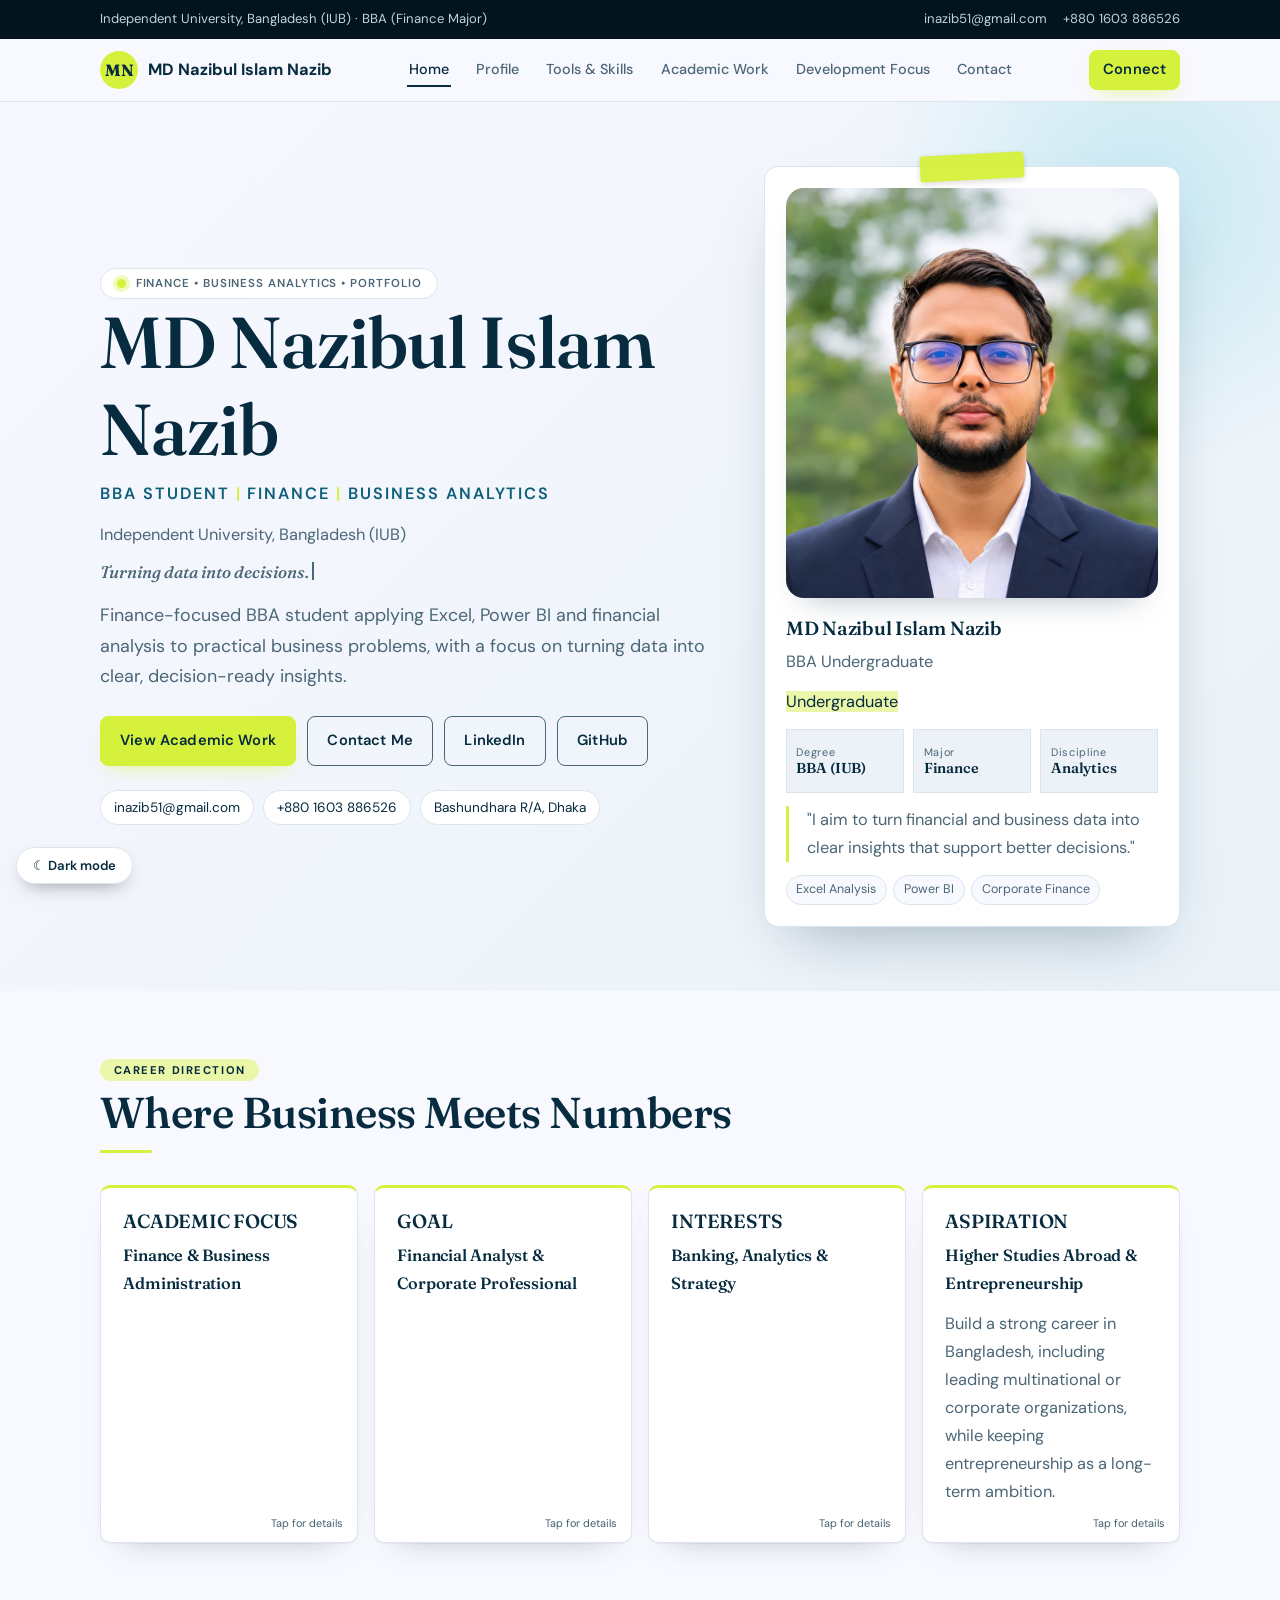
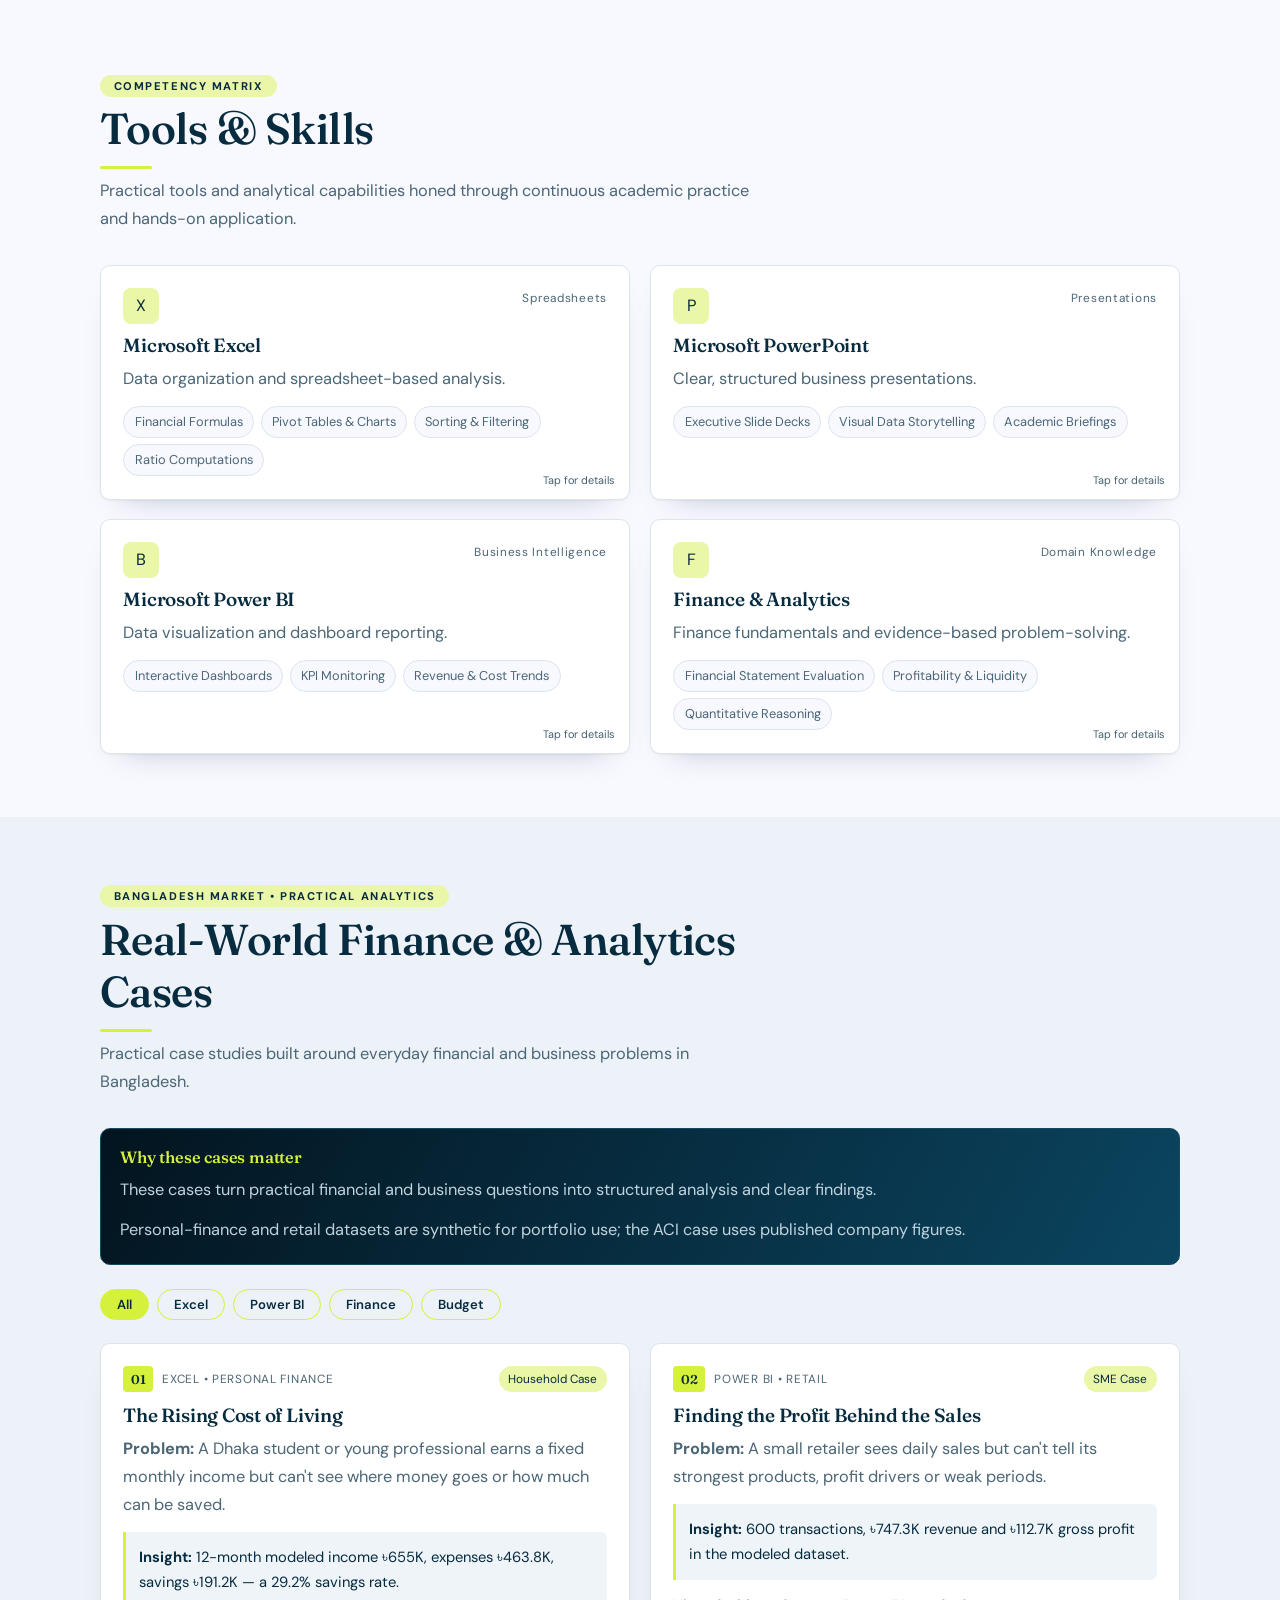
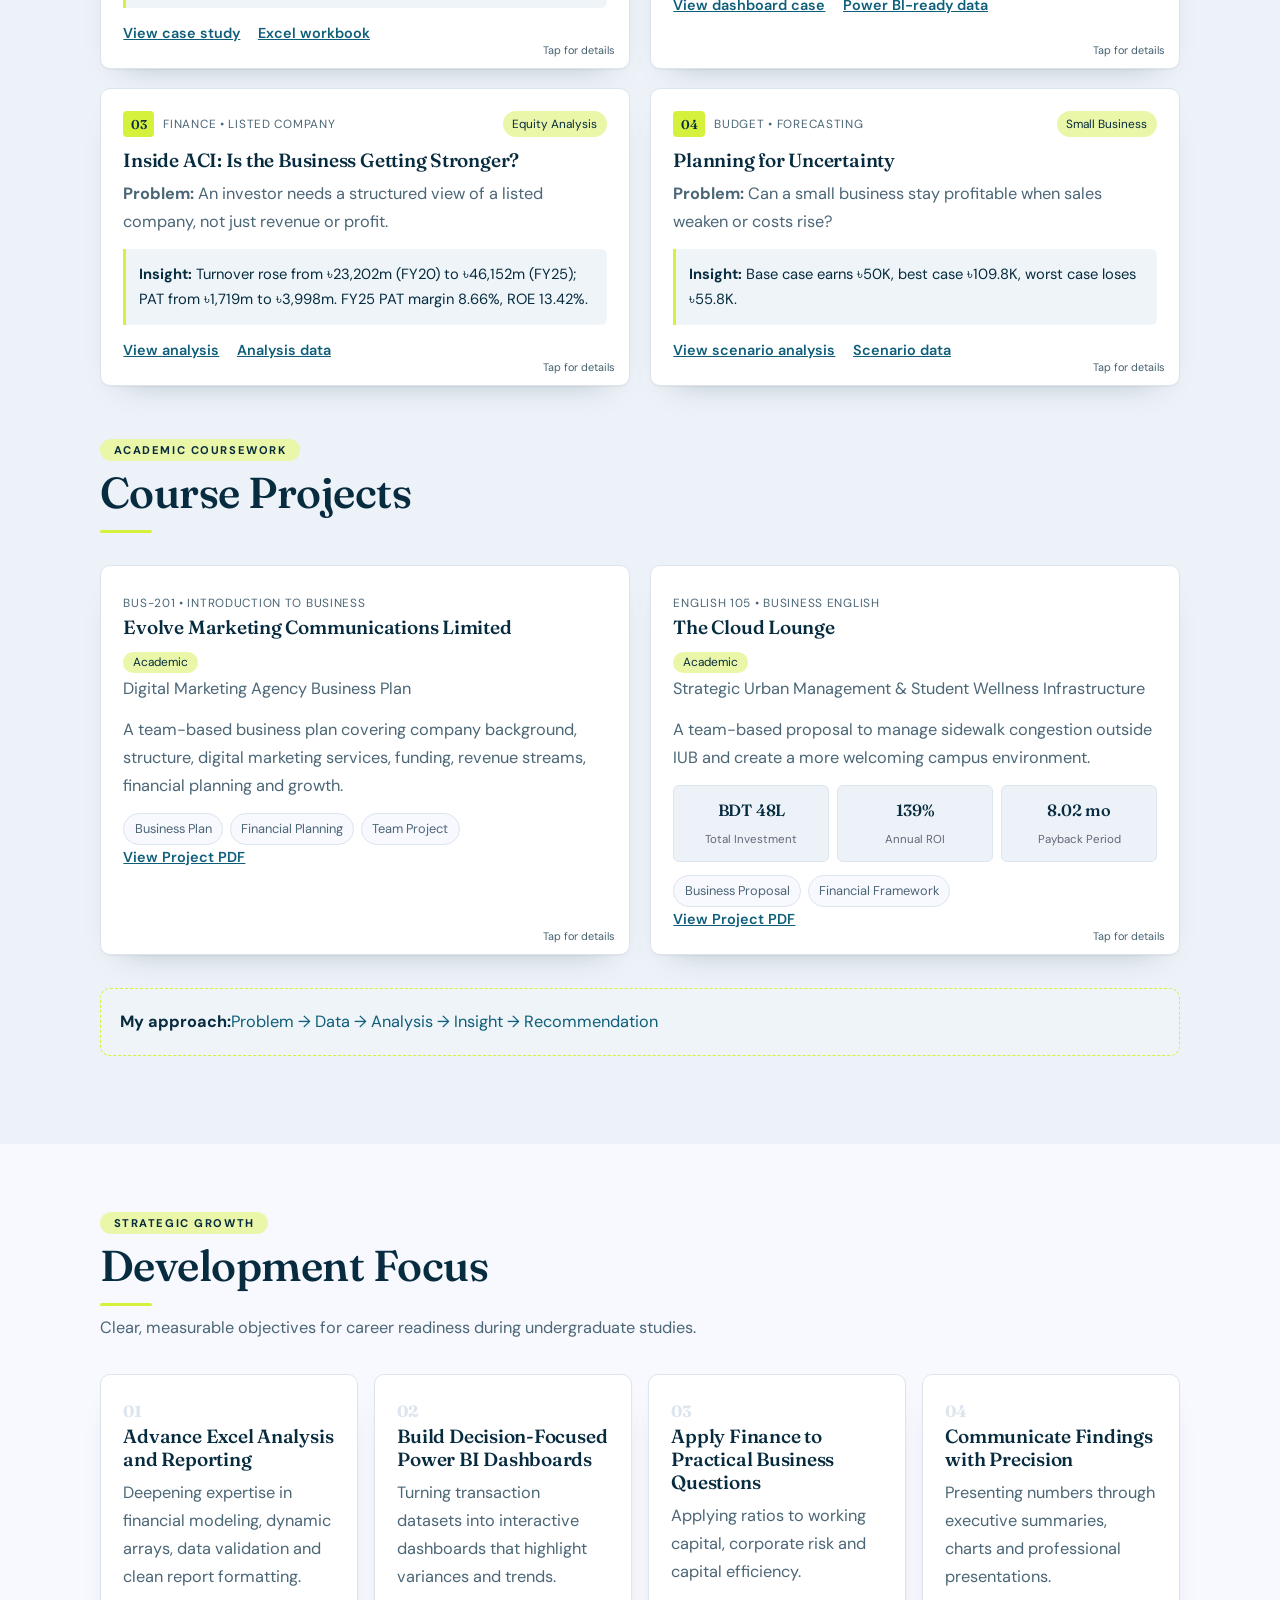
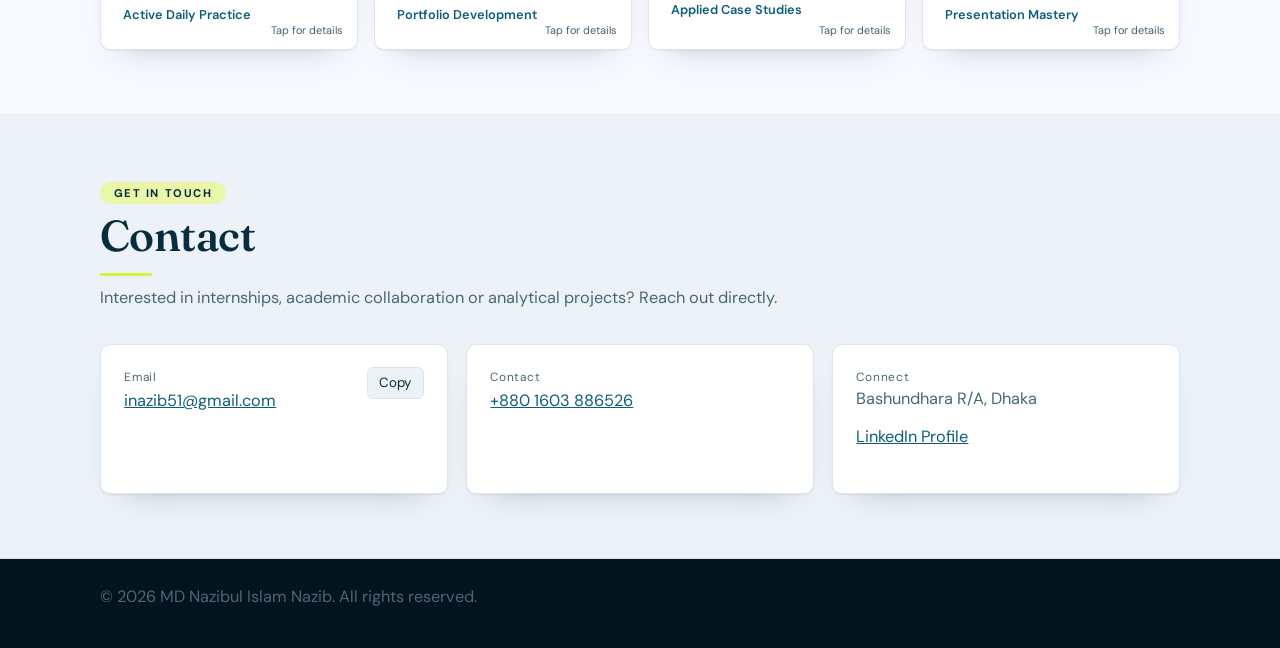
==== commit 57bfcddc: "Rename index (1).html to index.html" ====
--- a/index.html
+++ b/index.html
@@ -1,4 +1,4 @@
-<!DOCTYPE html><html lang="en" class="theme"><head><meta charset="UTF-8"><meta name="viewport" content="width=device-width, initial-scale=1, viewport-fit=cover"><title>Cyan navy + pear demo</title><meta name="color-scheme" content="light dark">
+<!DOCTYPE html><html lang="en" class="theme"><head><meta charset="UTF-8"><meta name="viewport" content="width=device-width, initial-scale=1, viewport-fit=cover"><title>MD Nazibul Islam Nazib | Portfolio</title><meta name="color-scheme" content="light dark">
 <link rel="preconnect" href="https://fonts.googleapis.com"><link rel="preconnect" href="https://fonts.gstatic.com" crossorigin>
 <link href="https://fonts.googleapis.com/css2?family=DM+Sans:opsz,wght@9..40,400;9..40,500;9..40,600;9..40,700&family=Fraunces:ital,opsz,wght@0,9..144,400;0,9..144,540;0,9..144,600;1,9..144,500&display=swap" rel="stylesheet"><style>
 /* STAND-IN base only for this demo (your real style.css replaces this) */
@@ -248,7 +248,7 @@
   html.theme .card-quote-box{padding-left:.85rem !important;}
 }
 </style>
-</head><body><div class="demo-note">Option B: cyan navy, ghost white and neon pear. Use the bottom-left button to switch Light and Dark.</div>
+</head><body>
 <div class="top-announcement"><div class="container top-announcement-content"><span>Independent University, Bangladesh (IUB) · BBA (Finance Major)</span><div class="top-actions"><a href="#contact">inazib51@gmail.com</a><a class="whatsapp-contact" href="#contact"><span>+880 1603 886526</span></a></div></div></div>
 <header class="navbar" id="navbar"><div class="nav-container">
 <a href="#home" class="nav-brand"><span class="brand-avatar">MN</span><span class="brand-text"><strong>MD Nazibul Islam Nazib</strong><small>Finance • Business Analytics</small></span></a>
@@ -538,4 +538,4 @@
     photo.addEventListener('keydown', e => { if (e.key === 'Enter' || e.key === ' ') { e.preventDefault(); showPhoto(); } });
   }
 })();
-</script></body></html>+</script></body></html>
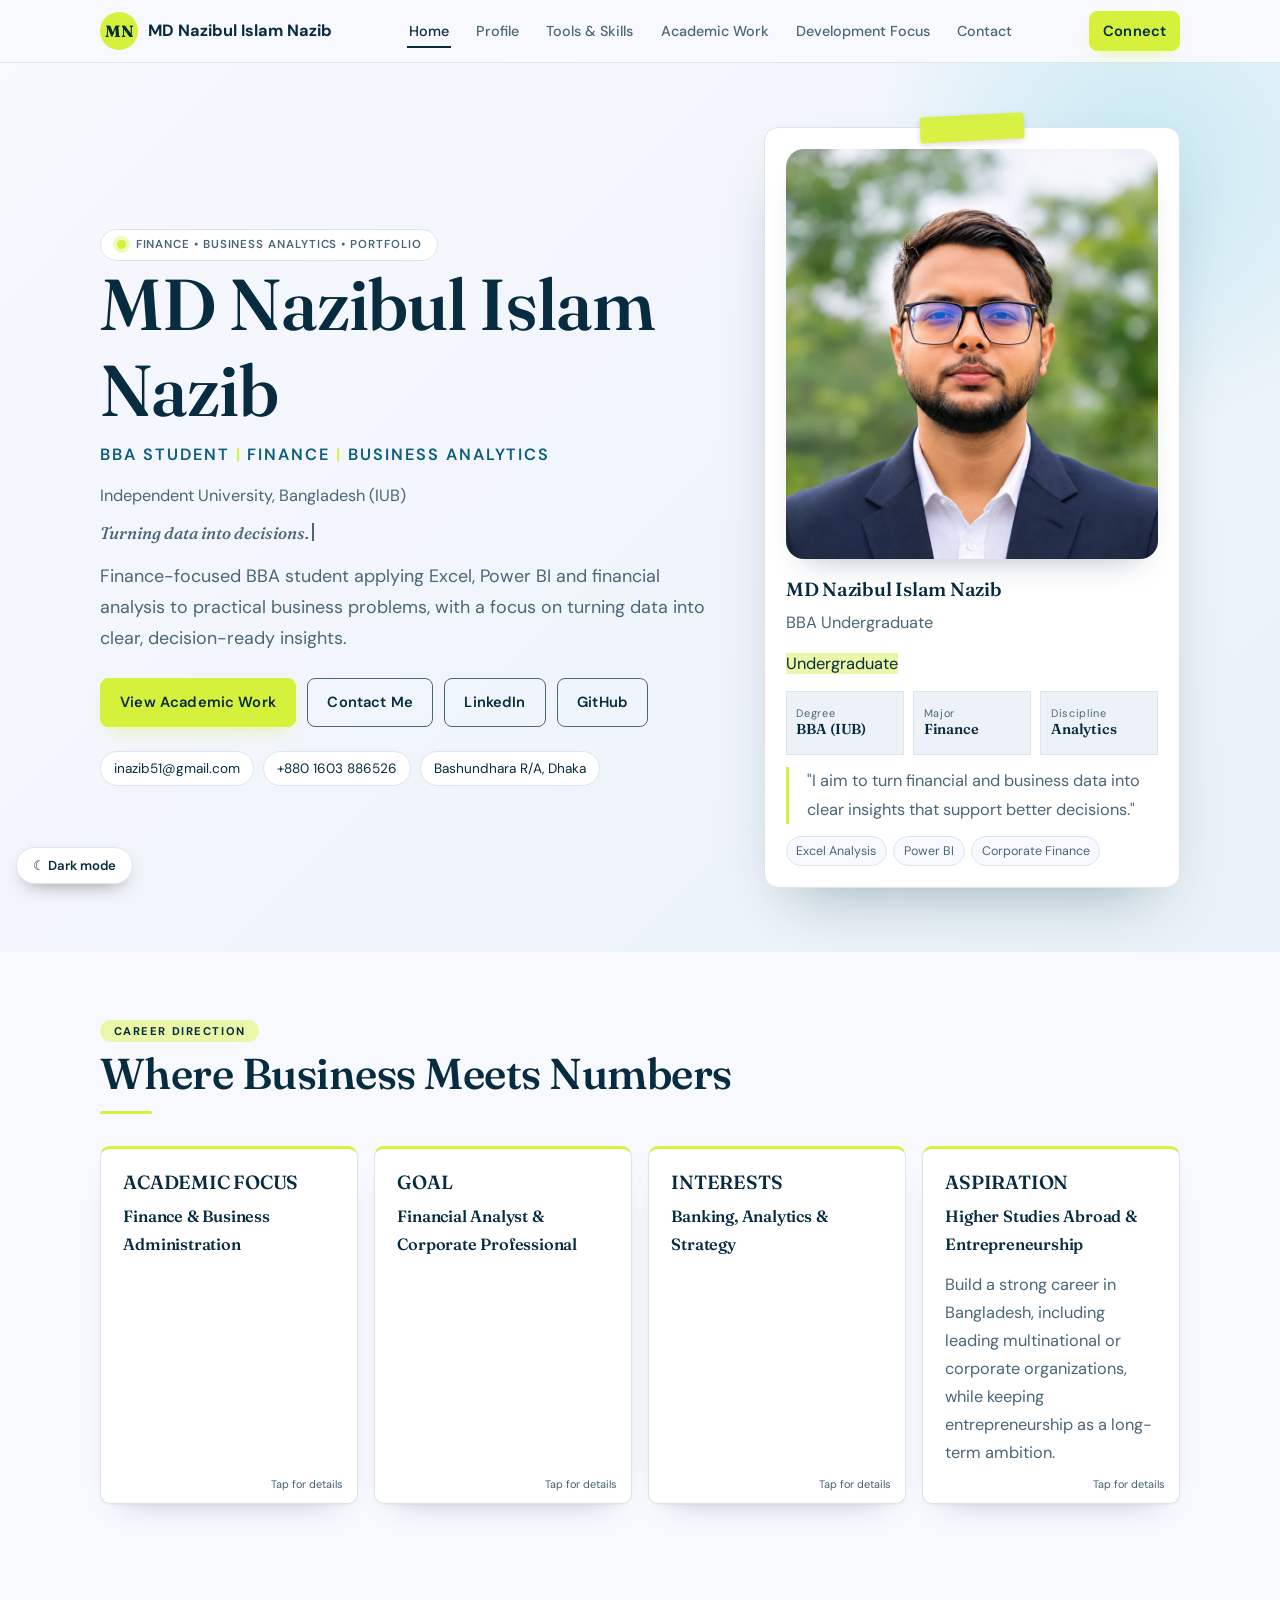
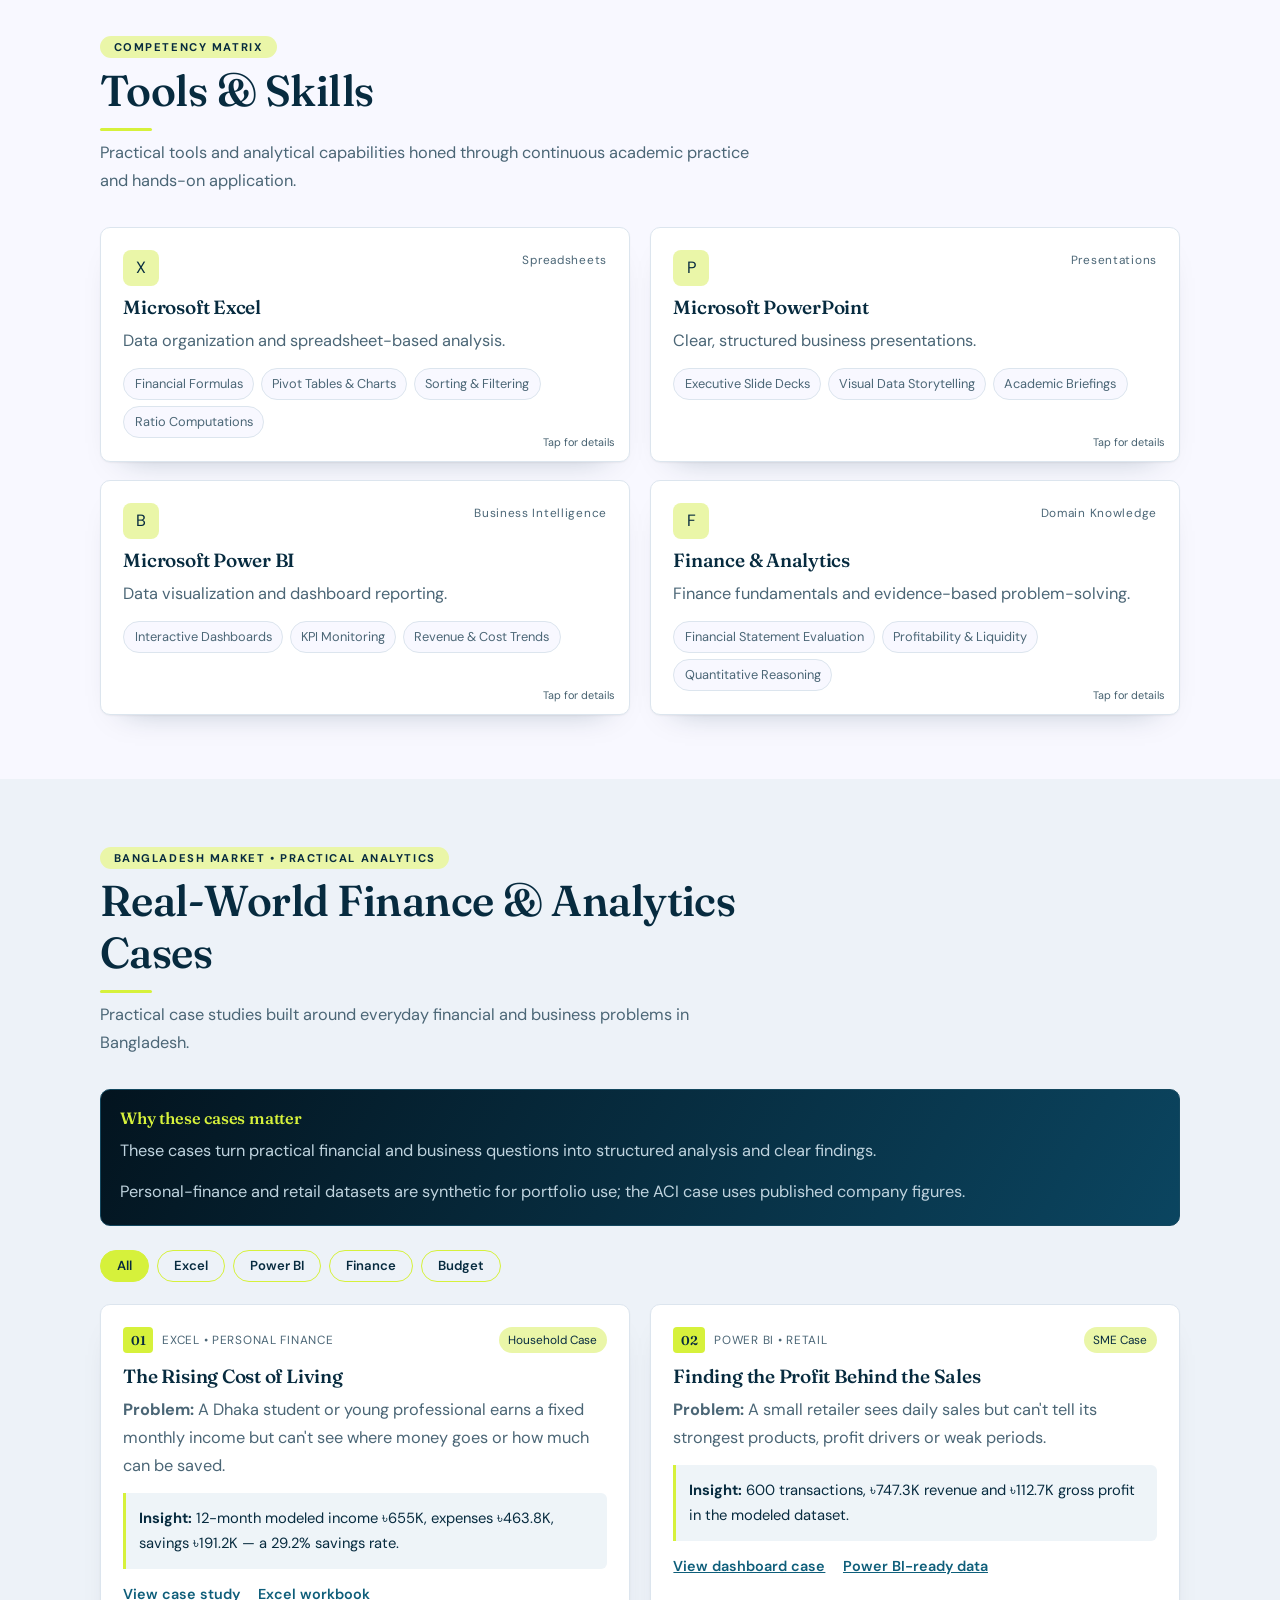
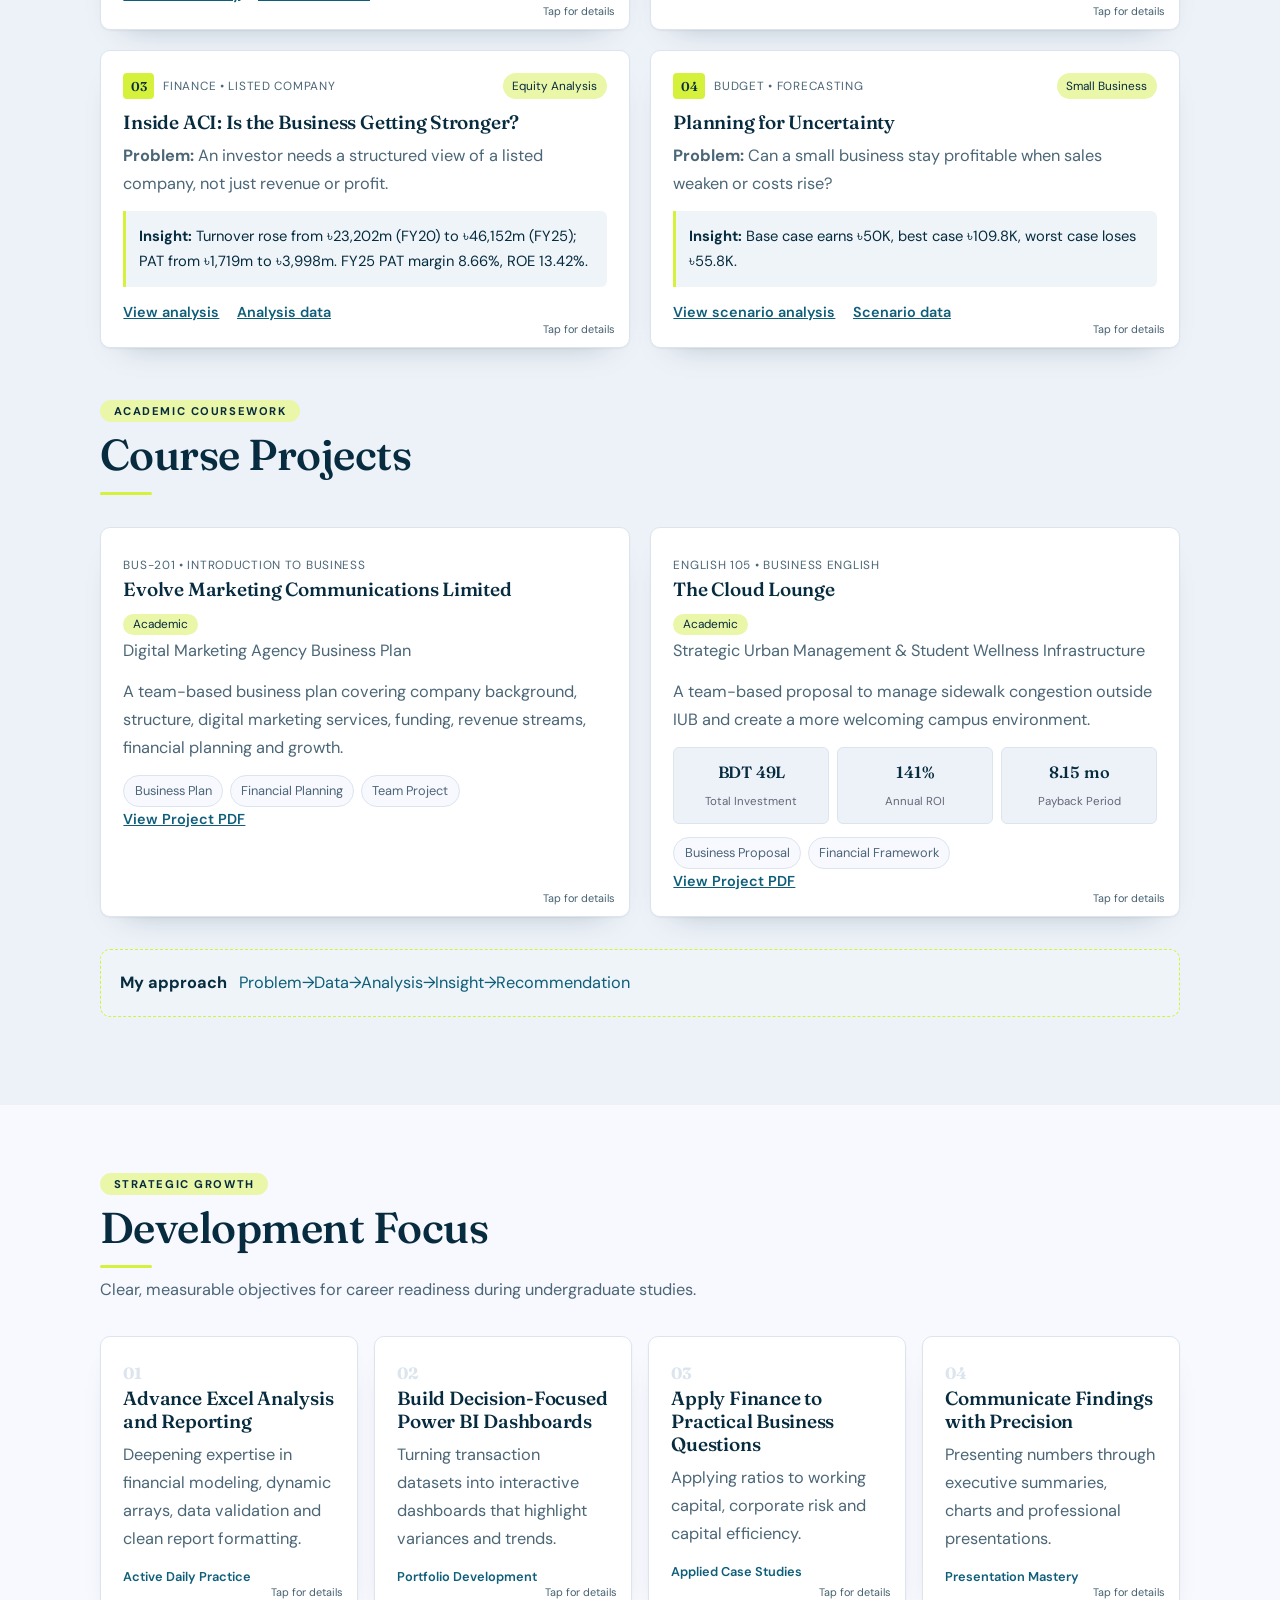
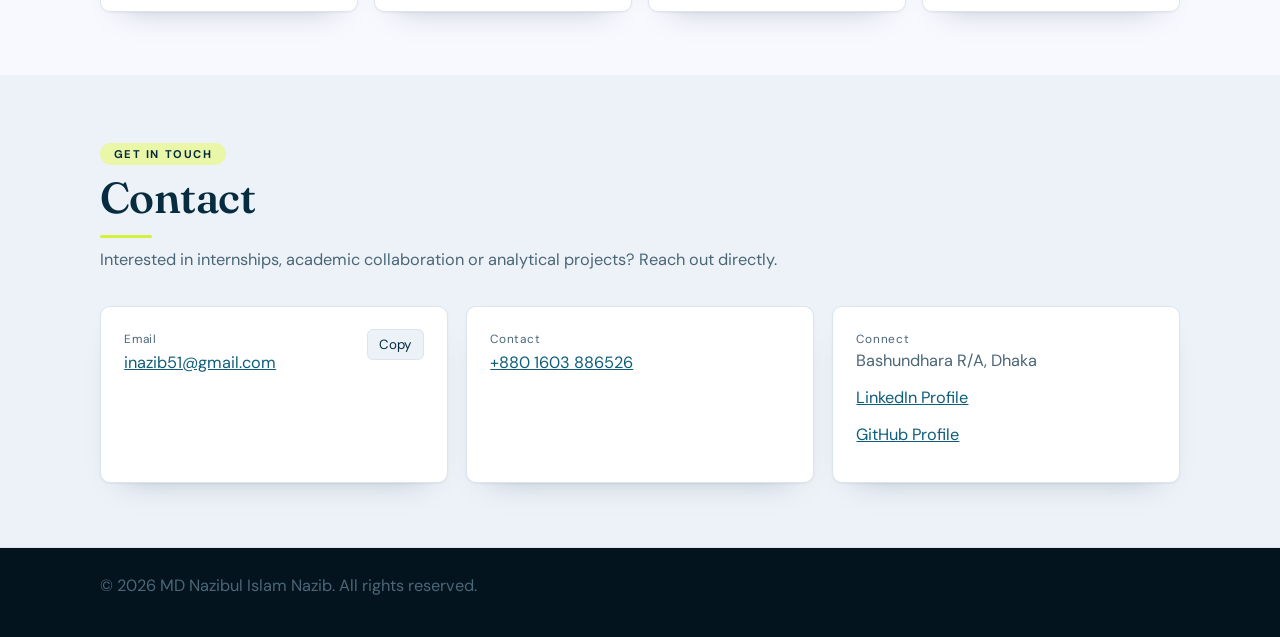
==== commit 4d15bf8b: "Add files via upload" ====
--- a/index.html
+++ b/index.html
@@ -1,6 +1,7 @@
-<!DOCTYPE html><html lang="en" class="theme"><head><meta charset="UTF-8"><meta name="viewport" content="width=device-width, initial-scale=1, viewport-fit=cover"><title>MD Nazibul Islam Nazib | Portfolio</title><meta name="color-scheme" content="light dark">
-<link rel="preconnect" href="https://fonts.googleapis.com"><link rel="preconnect" href="https://fonts.gstatic.com" crossorigin>
-<link href="https://fonts.googleapis.com/css2?family=DM+Sans:opsz,wght@9..40,400;9..40,500;9..40,600;9..40,700&family=Fraunces:ital,opsz,wght@0,9..144,400;0,9..144,540;0,9..144,600;1,9..144,500&display=swap" rel="stylesheet"><style>
+<!DOCTYPE html>
+<html class="theme" lang="en"><head><meta charset="utf-8"/><meta content="width=device-width, initial-scale=1, viewport-fit=cover" name="viewport"/><title>MD Nazibul Islam Nazib | Portfolio</title><meta content="light dark" name="color-scheme"/>
+<link href="https://fonts.googleapis.com" rel="preconnect"/><link crossorigin="" href="https://fonts.gstatic.com" rel="preconnect"/>
+<link href="https://fonts.googleapis.com/css2?family=DM+Sans:opsz,wght@9..40,400;9..40,500;9..40,600;9..40,700&amp;family=Fraunces:ital,opsz,wght@0,9..144,400;0,9..144,540;0,9..144,600;1,9..144,500&amp;display=swap" rel="stylesheet"/><style>
 /* STAND-IN base only for this demo (your real style.css replaces this) */
 *{box-sizing:border-box}body{margin:0;font-family:system-ui,sans-serif;color:#1b2333;background:#f6f8fb;line-height:1.6}
 a{color:#0f5fb5}h1,h2,h3,h4{margin:0 0 .5rem;line-height:1.2}p{margin:0 0 .8rem}
@@ -230,7 +231,6 @@
   html.theme .analyst-key-metrics .metric-value{font-size:.82rem;letter-spacing:-.02em}
 }
 </style>
-
 <style id="final-card-alignment-fix">
 /* Keep the hero profile card perfectly aligned with the page. */
 html.theme .hero-visual-card{
@@ -239,7 +239,6 @@
   margin-inline:auto !important;
 }
 </style>
-
 <style id="quote-spacing-fix">
 /* Add comfortable space between the quote accent line and its text. */
 html.theme .card-quote-box{padding-left:1rem !important;}
@@ -249,11 +248,11 @@
 }
 </style>
 </head><body>
-<div class="top-announcement"><div class="container top-announcement-content"><span>Independent University, Bangladesh (IUB) · BBA (Finance Major)</span><div class="top-actions"><a href="#contact">inazib51@gmail.com</a><a class="whatsapp-contact" href="#contact"><span>+880 1603 886526</span></a></div></div></div>
+
 <header class="navbar" id="navbar"><div class="nav-container">
-<a href="#home" class="nav-brand"><span class="brand-avatar">MN</span><span class="brand-text"><strong>MD Nazibul Islam Nazib</strong><small>Finance • Business Analytics</small></span></a>
-<nav class="nav-menu" id="navMenu"><a href="#home" class="nav-link active">Home</a><a href="#profile" class="nav-link">Profile</a><a href="#skills" class="nav-link">Tools &amp; Skills</a><a href="#academic-work" class="nav-link">Academic Work</a><a href="#development" class="nav-link">Development Focus</a><a href="#contact" class="nav-link">Contact</a></nav>
-<div class="nav-cta-group"><a href="#contact" class="btn btn-sm btn-primary">Connect</a><button class="nav-toggle" id="navToggle" aria-label="Toggle navigation"><span></span><span></span><span></span></button></div></div></header>
+<a class="nav-brand" href="#home"><span class="brand-avatar">MN</span><span class="brand-text"><strong>MD Nazibul Islam Nazib</strong><small>Finance • Business Analytics</small></span></a>
+<nav class="nav-menu" id="navMenu"><a class="nav-link active" href="#home">Home</a><a class="nav-link" href="#profile">Profile</a><a class="nav-link" href="#skills">Tools &amp; Skills</a><a class="nav-link" href="#academic-work">Academic Work</a><a class="nav-link" href="#development">Development Focus</a><a class="nav-link" href="#contact">Contact</a></nav>
+<div class="nav-cta-group"><a class="btn btn-sm btn-primary" href="#contact">Connect</a><button aria-label="Toggle navigation" class="nav-toggle" id="navToggle"><span></span><span></span><span></span></button></div></div></header>
 <main>
 <section class="hero-section" id="home"><div class="hero-pattern-bg"></div><div class="container hero-container">
 <div class="hero-text-content">
@@ -262,16 +261,15 @@
 <p class="hero-role"><strong>BBA STUDENT</strong> <span class="divider">|</span> <strong>FINANCE</strong> <span class="divider">|</span> <strong>BUSINESS ANALYTICS</strong></p>
 <p class="hero-affiliation">Independent University, Bangladesh (IUB)</p>
 <p class="hero-pitch">Finance-focused BBA student applying Excel, Power BI and financial analysis to practical business problems, with a focus on turning data into clear, decision-ready insights.</p>
-<div class="hero-action-buttons"><a href="#academic-work" class="btn btn-primary btn-lg">View Academic Work</a><a href="#contact" class="btn btn-outline btn-lg">Contact Me</a><a href="#" class="btn btn-linkedin btn-lg">LinkedIn</a><a href="#" class="btn btn-ghost btn-lg">GitHub</a></div>
+<div class="hero-action-buttons"><a class="btn btn-primary btn-lg" href="#academic-work">View Academic Work</a><a class="btn btn-outline btn-lg" href="#contact">Contact Me</a><a class="btn btn-linkedin btn-lg" href="https://www.linkedin.com/in/mdnazibulislam" rel="noopener noreferrer" target="_blank">LinkedIn</a><a class="btn btn-ghost btn-lg" href="https://github.com/Nazib-481" rel="noopener noreferrer" target="_blank">GitHub</a></div>
 <div class="hero-contact-strip"><span class="hero-chip">inazib51@gmail.com</span><span class="hero-chip">+880 1603 886526</span><span class="hero-chip">Bashundhara R/A, Dhaka</span></div>
 </div>
-<div class="hero-visual-card"><div class="hero-headshot"><img src="[data-uri]" alt="MD Nazibul Islam Nazib professional headshot"></div>
+<div class="hero-visual-card"><div class="hero-headshot"><img alt="MD Nazibul Islam Nazib professional headshot" src="[data-uri]"/></div>
 <div class="analyst-header-meta"><h3>MD Nazibul Islam Nazib</h3><p>BBA Undergraduate</p><span class="tag-status">Undergraduate</span></div>
 <div class="analyst-key-metrics"><div class="metric-box"><span class="metric-label">Degree</span><span class="metric-value">BBA (IUB)</span></div><div class="metric-box"><span class="metric-label">Major</span><span class="metric-value highlight-accent">Finance</span></div><div class="metric-box"><span class="metric-label">Discipline</span><span class="metric-value">Analytics</span></div></div>
 <div class="card-quote-box"><p>"I aim to turn financial and business data into clear insights that support better decisions."</p></div>
 <div class="card-skill-pills"><span>Excel Analysis</span><span>Power BI</span><span>Corporate Finance</span></div></div>
 </div></section>
-
 <section class="section section-border-top" id="profile"><div class="container">
 <div class="section-header"><span class="section-tag">CAREER DIRECTION</span><h2 class="section-title">Where Business Meets Numbers</h2></div>
 <div class="profile-cards-grid">
@@ -280,7 +278,6 @@
 <div class="info-card"><h3 class="card-title">INTERESTS</h3><p class="text-lead">Banking, Analytics &amp; Strategy</p></div>
 <div class="info-card career-card"><h3 class="card-title">ASPIRATION</h3><p class="text-lead">Higher Studies Abroad &amp; Entrepreneurship</p><p class="card-subtext">Build a strong career in Bangladesh, including leading multinational or corporate organizations, while keeping entrepreneurship as a long-term ambition.</p></div>
 </div></div></section>
-
 <section class="section" id="skills"><div class="container">
 <div class="section-header"><span class="section-tag">COMPETENCY MATRIX</span><h2 class="section-title">Tools &amp; Skills</h2><p class="section-subtitle">Practical tools and analytical capabilities honed through continuous academic practice and hands-on application.</p></div>
 <div class="skills-grid-2x2">
@@ -289,24 +286,22 @@
 <div class="skill-matrix-card"><div class="skill-card-top"><div class="skill-icon-wrapper icon-powerbi">B</div><span class="skill-category-tag">Business Intelligence</span></div><h3 class="skill-card-title">Microsoft Power BI</h3><p class="skill-card-desc">Data visualization and dashboard reporting.</p><div class="skill-capabilities"><span class="cap-tag">Interactive Dashboards</span><span class="cap-tag">KPI Monitoring</span><span class="cap-tag">Revenue &amp; Cost Trends</span></div></div>
 <div class="skill-matrix-card"><div class="skill-card-top"><div class="skill-icon-wrapper icon-finance">F</div><span class="skill-category-tag">Domain Knowledge</span></div><h3 class="skill-card-title">Finance &amp; Analytics</h3><p class="skill-card-desc">Finance fundamentals and evidence-based problem-solving.</p><div class="skill-capabilities"><span class="cap-tag">Financial Statement Evaluation</span><span class="cap-tag">Profitability &amp; Liquidity</span><span class="cap-tag">Quantitative Reasoning</span></div></div>
 </div></div></section>
-
 <section class="section section-alt" id="academic-work"><div class="container">
 <div class="section-header"><span class="section-tag">BANGLADESH MARKET • PRACTICAL ANALYTICS</span><h2 class="section-title">Real-World Finance &amp; Analytics Cases</h2><p class="section-subtitle">Practical case studies built around everyday financial and business problems in Bangladesh.</p></div>
 <div class="market-context-banner"><div><h4>Why these cases matter</h4><p>These cases turn practical financial and business questions into structured analysis and clear findings.</p><span class="market-note">Personal-finance and retail datasets are synthetic for portfolio use; the ACI case uses published company figures.</span></div></div>
 <div class="academic-work-grid">
-<article class="academic-card" data-stats="29.2%|Overall savings rate;৳191.2K|Saved in 12 months;৳655K|Modeled income"><div class="academic-card-header"><div class="card-num-badge">01</div><div class="card-tag">EXCEL • PERSONAL FINANCE</div><span class="status-chip">Household Case</span></div><div class="academic-card-body"><h3 class="case-title">The Rising Cost of Living</h3><p class="case-problem"><strong>Problem:</strong> A Dhaka student or young professional earns a fixed monthly income but can't see where money goes or how much can be saved.</p><div class="case-outcome"><strong>Insight:</strong> 12-month modeled income ৳655K, expenses ৳463.8K, savings ৳191.2K — a 29.2% savings rate.</div><div class="case-links"><a href="#">View case study</a><a href="#">Excel workbook</a></div></div></article>
-<article class="academic-card" data-stats="600|Transactions;৳747.3K|Revenue;৳112.7K|Gross profit"><div class="academic-card-header"><div class="card-num-badge">02</div><div class="card-tag">POWER BI • RETAIL</div><span class="status-chip">SME Case</span></div><div class="academic-card-body"><h3 class="case-title">Finding the Profit Behind the Sales</h3><p class="case-problem"><strong>Problem:</strong> A small retailer sees daily sales but can't tell its strongest products, profit drivers or weak periods.</p><div class="case-outcome"><strong>Insight:</strong> 600 transactions, ৳747.3K revenue and ৳112.7K gross profit in the modeled dataset.</div><div class="case-links"><a href="#">View dashboard case</a><a href="#">Power BI-ready data</a></div></div></article>
-<article class="academic-card" data-stats="৳46,152m|FY25 turnover;8.66%|FY25 PAT margin;13.42%|FY25 ROE"><div class="academic-card-header"><div class="card-num-badge">03</div><div class="card-tag">FINANCE • LISTED COMPANY</div><span class="status-chip">Equity Analysis</span></div><div class="academic-card-body"><h3 class="case-title">Inside ACI: Is the Business Getting Stronger?</h3><p class="case-problem"><strong>Problem:</strong> An investor needs a structured view of a listed company, not just revenue or profit.</p><div class="case-outcome"><strong>Insight:</strong> Turnover rose from ৳23,202m (FY20) to ৳46,152m (FY25); PAT from ৳1,719m to ৳3,998m. FY25 PAT margin 8.66%, ROE 13.42%.</div><div class="case-links"><a href="#">View analysis</a><a href="#">Analysis data</a></div></div></article>
-<article class="academic-card" data-stats="৳109.8K|Best case;৳50K|Base case;−৳55.8K|Worst case"><div class="academic-card-header"><div class="card-num-badge">04</div><div class="card-tag">BUDGET • FORECASTING</div><span class="status-chip">Small Business</span></div><div class="academic-card-body"><h3 class="case-title">Planning for Uncertainty</h3><p class="case-problem"><strong>Problem:</strong> Can a small business stay profitable when sales weaken or costs rise?</p><div class="case-outcome"><strong>Insight:</strong> Base case earns ৳50K, best case ৳109.8K, worst case loses ৳55.8K.</div><div class="case-links"><a href="#">View scenario analysis</a><a href="#">Scenario data</a></div></div></article>
+<article class="academic-card" data-stats="29.2%|Overall savings rate;৳191.2K|Saved in 12 months;৳655K|Modeled income"><div class="academic-card-header"><div class="card-num-badge">01</div><div class="card-tag">EXCEL • PERSONAL FINANCE</div><span class="status-chip">Household Case</span></div><div class="academic-card-body"><h3 class="case-title">The Rising Cost of Living</h3><p class="case-problem"><strong>Problem:</strong> A Dhaka student or young professional earns a fixed monthly income but can't see where money goes or how much can be saved.</p><div class="case-outcome"><strong>Insight:</strong> 12-month modeled income ৳655K, expenses ৳463.8K, savings ৳191.2K — a 29.2% savings rate.</div><div class="case-links"><a href="projects/case-studies.html#personal-finance">View case study</a><a href="projects/Nazibul_Bangladesh_Analytics_Project_Pack.xlsx">Excel workbook</a></div></div></article>
+<article class="academic-card" data-stats="600|Transactions;৳747.3K|Revenue;৳112.7K|Gross profit"><div class="academic-card-header"><div class="card-num-badge">02</div><div class="card-tag">POWER BI • RETAIL</div><span class="status-chip">SME Case</span></div><div class="academic-card-body"><h3 class="case-title">Finding the Profit Behind the Sales</h3><p class="case-problem"><strong>Problem:</strong> A small retailer sees daily sales but can't tell its strongest products, profit drivers or weak periods.</p><div class="case-outcome"><strong>Insight:</strong> 600 transactions, ৳747.3K revenue and ৳112.7K gross profit in the modeled dataset.</div><div class="case-links"><a href="projects/case-studies.html#sales-performance">View dashboard case</a><a href="projects/retail_sales_bangladesh_synthetic.csv">Power BI-ready data</a></div></div></article>
+<article class="academic-card" data-stats="৳46,152m|FY25 turnover;8.66%|FY25 PAT margin;13.42%|FY25 ROE"><div class="academic-card-header"><div class="card-num-badge">03</div><div class="card-tag">FINANCE • LISTED COMPANY</div><span class="status-chip">Equity Analysis</span></div><div class="academic-card-body"><h3 class="case-title">Inside ACI: Is the Business Getting Stronger?</h3><p class="case-problem"><strong>Problem:</strong> An investor needs a structured view of a listed company, not just revenue or profit.</p><div class="case-outcome"><strong>Insight:</strong> Turnover rose from ৳23,202m (FY20) to ৳46,152m (FY25); PAT from ৳1,719m to ৳3,998m. FY25 PAT margin 8.66%, ROE 13.42%.</div><div class="case-links"><a href="projects/case-studies.html#aci-analysis">View analysis</a><a href="projects/aci_plc_financial_analysis_fy2020_fy2025.csv">Analysis data</a></div></div></article>
+<article class="academic-card" data-stats="৳109.8K|Best case;৳50K|Base case;−৳55.8K|Worst case"><div class="academic-card-header"><div class="card-num-badge">04</div><div class="card-tag">BUDGET • FORECASTING</div><span class="status-chip">Small Business</span></div><div class="academic-card-body"><h3 class="case-title">Planning for Uncertainty</h3><p class="case-problem"><strong>Problem:</strong> Can a small business stay profitable when sales weaken or costs rise?</p><div class="case-outcome"><strong>Insight:</strong> Base case earns ৳50K, best case ৳109.8K, worst case loses ৳55.8K.</div><div class="case-links"><a href="projects/case-studies.html#budget-forecast">View scenario analysis</a><a href="projects/business_budget_scenarios.csv">Scenario data</a></div></div></article>
 </div>
 <div class="section-header academic-projects-heading"><span class="section-tag">ACADEMIC COURSEWORK</span><h2 class="section-title">Course Projects</h2></div>
 <div class="academic-projects-grid">
-<article class="market-case-card academic-project-card"><div class="case-card-header"><div><span class="case-kicker">BUS-201 • INTRODUCTION TO BUSINESS</span><h3 class="case-card-title">Evolve Marketing Communications Limited</h3></div><span class="case-badge">Academic</span></div><p class="case-card-subtitle">Digital Marketing Agency Business Plan</p><p class="case-card-description">A team-based business plan covering company background, structure, digital marketing services, funding, revenue streams, financial planning and growth.</p><div class="course-tags"><span class="course-pill">Business Plan</span><span class="course-pill">Financial Planning</span><span class="course-pill">Team Project</span></div><div class="case-links"><a href="#">View Project PDF</a></div></article>
-<article class="market-case-card academic-project-card"><div class="case-card-header"><div><span class="case-kicker">ENGLISH 105 • BUSINESS ENGLISH</span><h3 class="case-card-title">The Cloud Lounge</h3></div><span class="case-badge">Academic</span></div><p class="case-card-subtitle">Strategic Urban Management &amp; Student Wellness Infrastructure</p><p class="case-card-description">A team-based proposal to manage sidewalk congestion outside IUB and create a more welcoming campus environment.</p><div class="case-metrics"><div class="metric-box"><strong>BDT 50L</strong><span>Total Investment</span></div><div class="metric-box"><strong>144%</strong><span>Annual ROI</span></div><div class="metric-box"><strong>8.3 mo</strong><span>Payback Period</span></div></div><div class="course-tags"><span class="course-pill">Business Proposal</span><span class="course-pill">Financial Framework</span></div><div class="case-links"><a href="#">View Project PDF</a></div></article>
+<article class="market-case-card academic-project-card"><div class="case-card-header"><div><span class="case-kicker">BUS-201 • INTRODUCTION TO BUSINESS</span><h3 class="case-card-title">Evolve Marketing Communications Limited</h3></div><span class="case-badge">Academic</span></div><p class="case-card-subtitle">Digital Marketing Agency Business Plan</p><p class="case-card-description">A team-based business plan covering company background, structure, digital marketing services, funding, revenue streams, financial planning and growth.</p><div class="course-tags"><span class="course-pill">Business Plan</span><span class="course-pill">Financial Planning</span><span class="course-pill">Team Project</span></div><div class="case-links"><a href="projects/The_Evolve_MCL.pdf" rel="noopener noreferrer" target="_blank">View Project PDF</a></div></article>
+<article class="market-case-card academic-project-card"><div class="case-card-header"><div><span class="case-kicker">ENGLISH 105 • BUSINESS ENGLISH</span><h3 class="case-card-title">The Cloud Lounge</h3></div><span class="case-badge">Academic</span></div><p class="case-card-subtitle">Strategic Urban Management &amp; Student Wellness Infrastructure</p><p class="case-card-description">A team-based proposal to manage sidewalk congestion outside IUB and create a more welcoming campus environment.</p><div class="case-metrics"><div class="metric-box"><strong>BDT 50L</strong><span>Total Investment</span></div><div class="metric-box"><strong>144%</strong><span>Annual ROI</span></div><div class="metric-box"><strong>8.3 mo</strong><span>Payback Period</span></div></div><div class="course-tags"><span class="course-pill">Business Proposal</span><span class="course-pill">Financial Framework</span></div><div class="case-links"><a href="projects/The_Cloud_Lounge.pdf" rel="noopener noreferrer" target="_blank">View Project PDF</a></div></article>
 </div>
-<div class="credentials-rule-banner"><div class="rule-text"><strong>My approach:</strong><span>Problem → Data → Analysis → Insight → Recommendation</span></div></div>
+<div class="credentials-rule-banner approach-animated" aria-label="My approach: Problem, Data, Analysis, Insight, Recommendation"><div class="rule-text"><strong>My approach</strong><span class="approach-gap" aria-hidden="true">&nbsp;&nbsp;&nbsp;</span><span class="approach-flow"><span class="approach-step">Problem</span><i>→</i><span class="approach-step">Data</span><i>→</i><span class="approach-step">Analysis</span><i>→</i><span class="approach-step">Insight</span><i>→</i><span class="approach-step">Recommendation</span></span></div></div>
 </div></section>
-
 <section class="section" id="development"><div class="container">
 <div class="section-header"><span class="section-tag">STRATEGIC GROWTH</span><h2 class="section-title">Development Focus</h2><p class="section-subtitle">Clear, measurable objectives for career readiness during undergraduate studies.</p></div>
 <div class="dev-focus-grid">
@@ -315,17 +310,16 @@
 <div class="dev-pillar-card"><div class="dev-card-index">03</div><h3>Apply Finance to Practical Business Questions</h3><p>Applying ratios to working capital, corporate risk and capital efficiency.</p><div class="pillar-status">Applied Case Studies</div></div>
 <div class="dev-pillar-card"><div class="dev-card-index">04</div><h3>Communicate Findings with Precision</h3><p>Presenting numbers through executive summaries, charts and professional presentations.</p><div class="pillar-status">Presentation Mastery</div></div>
 </div></div></section>
-
 <section class="section section-alt" id="contact"><div class="container">
 <div class="section-header"><span class="section-tag">GET IN TOUCH</span><h2 class="section-title">Contact</h2><p class="section-subtitle">Interested in internships, academic collaboration or analytical projects? Reach out directly.</p></div>
 <div class="contact-layout-grid"><div class="contact-info-column">
-<div class="contact-detail-card"><div class="contact-card-content"><span class="label">Email</span><a href="#" class="value link-email">inazib51@gmail.com</a></div><button class="copy-btn" data-clipboard="inazib51@gmail.com">Copy</button></div>
-<div class="contact-detail-card"><div class="contact-card-content"><span class="label">Contact</span><a class="whatsapp-contact" href="#"><span>+880 1603 886526</span></a></div></div>
-<div class="contact-detail-card"><div class="contact-card-content"><span class="label">Connect</span><p>Bashundhara R/A, Dhaka</p><p><a href="#">LinkedIn Profile</a></p></div></div>
+<div class="contact-detail-card"><div class="contact-card-content"><span class="label">Email</span><a class="value link-email" href="mailto:inazib51@gmail.com">inazib51@gmail.com</a></div><button class="copy-btn" data-clipboard="inazib51@gmail.com">Copy</button></div>
+<div class="contact-detail-card"><div class="contact-card-content"><span class="label">Contact</span><a class="whatsapp-contact" href="https://wa.me/8801603886526" rel="noopener noreferrer" target="_blank"><span>+880 1603 886526</span></a></div></div>
+<div class="contact-detail-card"><div class="contact-card-content"><span class="label">Connect</span><p>Bashundhara R/A, Dhaka</p><p><a href="https://www.linkedin.com/in/mdnazibulislam" rel="noopener noreferrer" target="_blank">LinkedIn Profile</a><p><a href="https://github.com/Nazib-481" rel="noopener noreferrer" target="_blank">GitHub Profile</a></p></p></div></div>
 </div></div></div></section>
 </main>
-<footer><div class="container footer-bottom-row"><p>&copy; 2026 MD Nazibul Islam Nazib. All rights reserved.</p></div></footer>
-<button class="back-to-top" id="backToTop" aria-label="Back to top">↑</button>
+<footer><div class="container footer-bottom-row"><p>© 2026 MD Nazibul Islam Nazib. All rights reserved.</p></div></footer>
+<button aria-label="Back to top" class="back-to-top" id="backToTop">↑</button>
 <script>/* ux-polish.js — loads AFTER js/main.js. Adds detail popups + a copy toast. */
 (function () {
   'use strict';
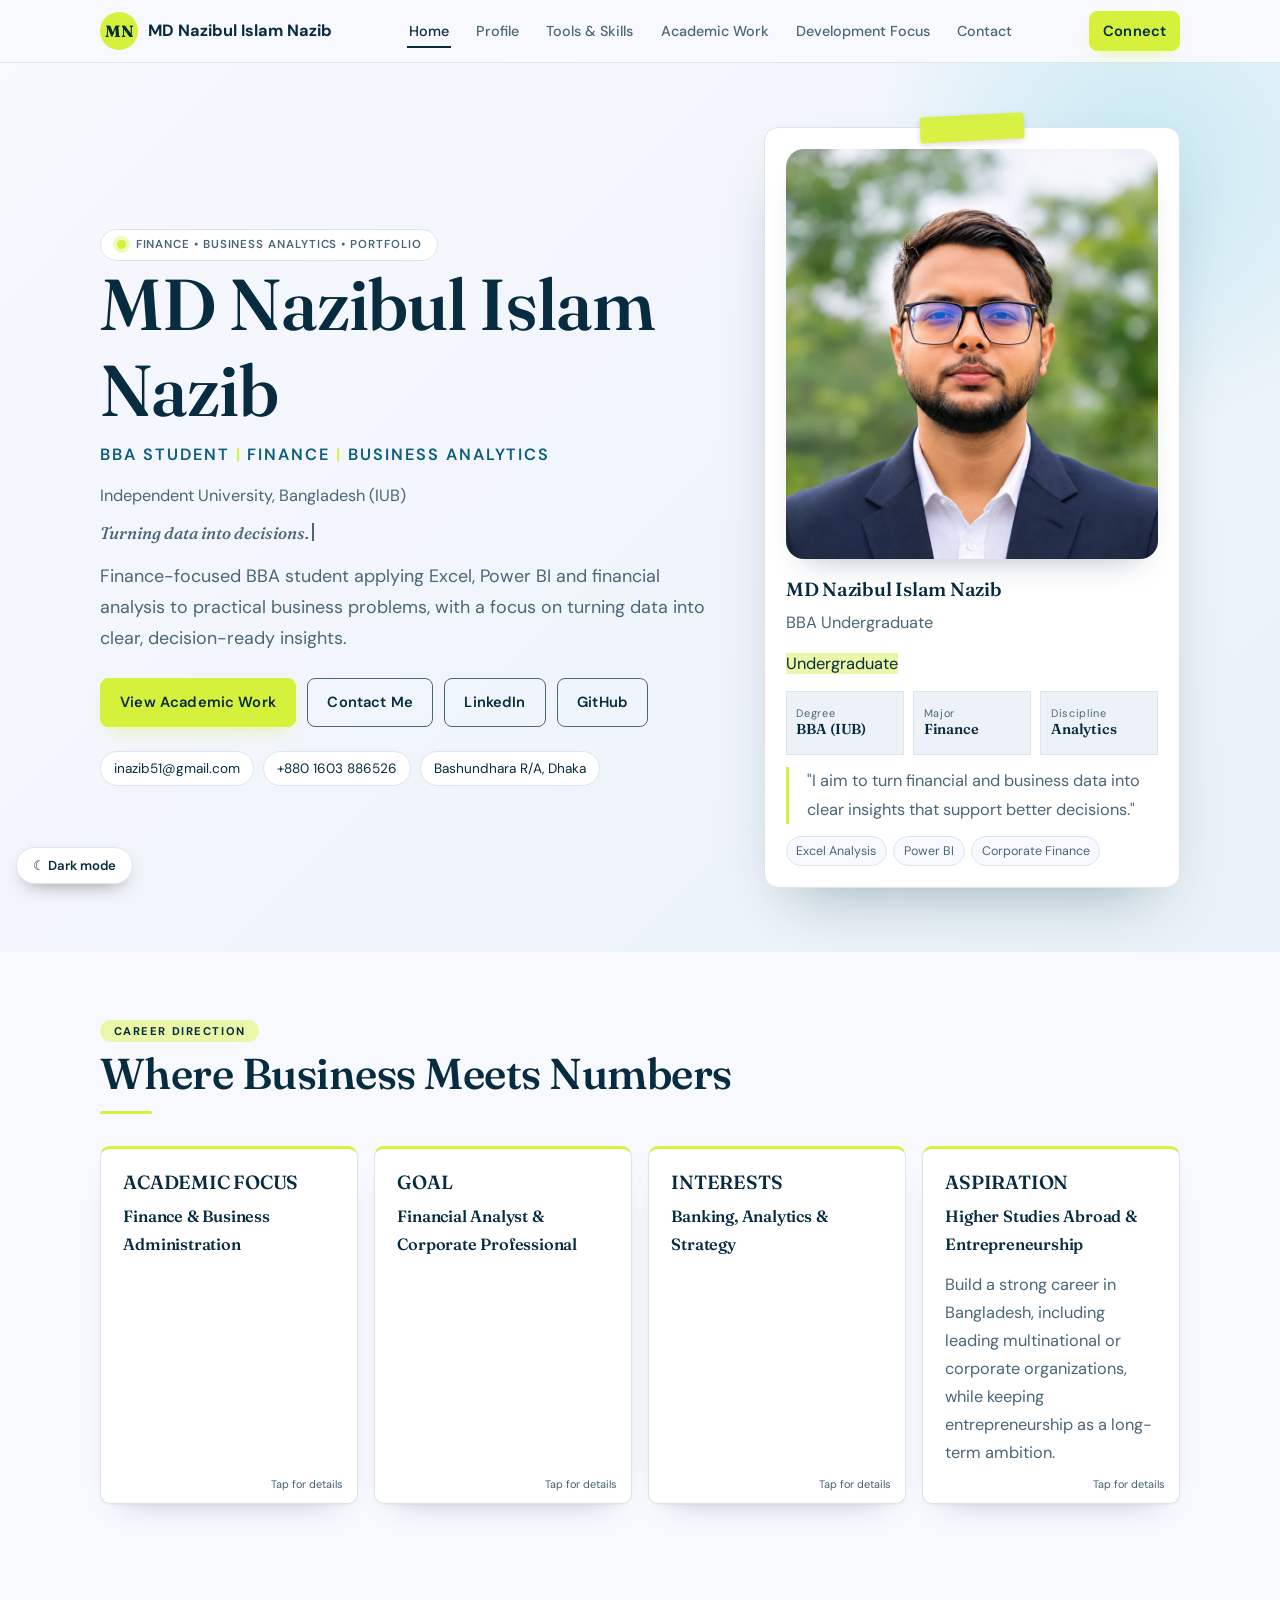
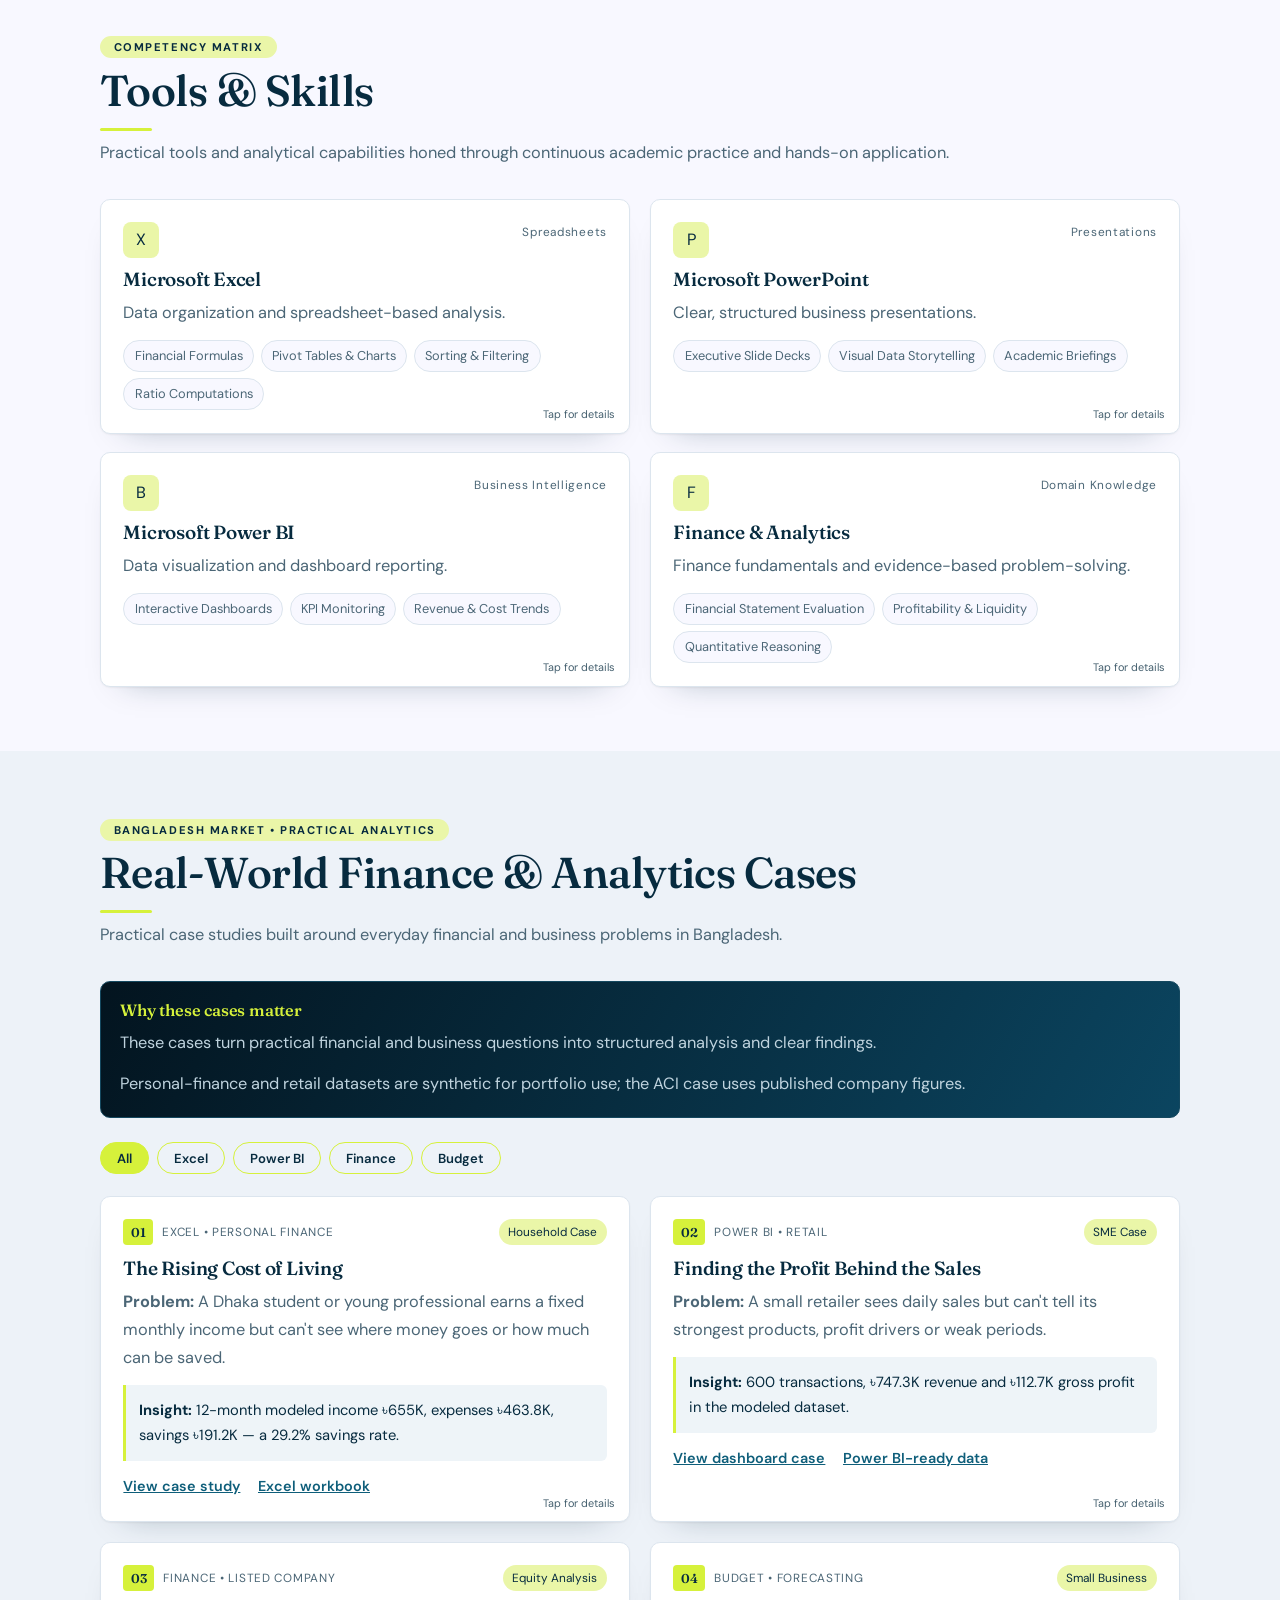
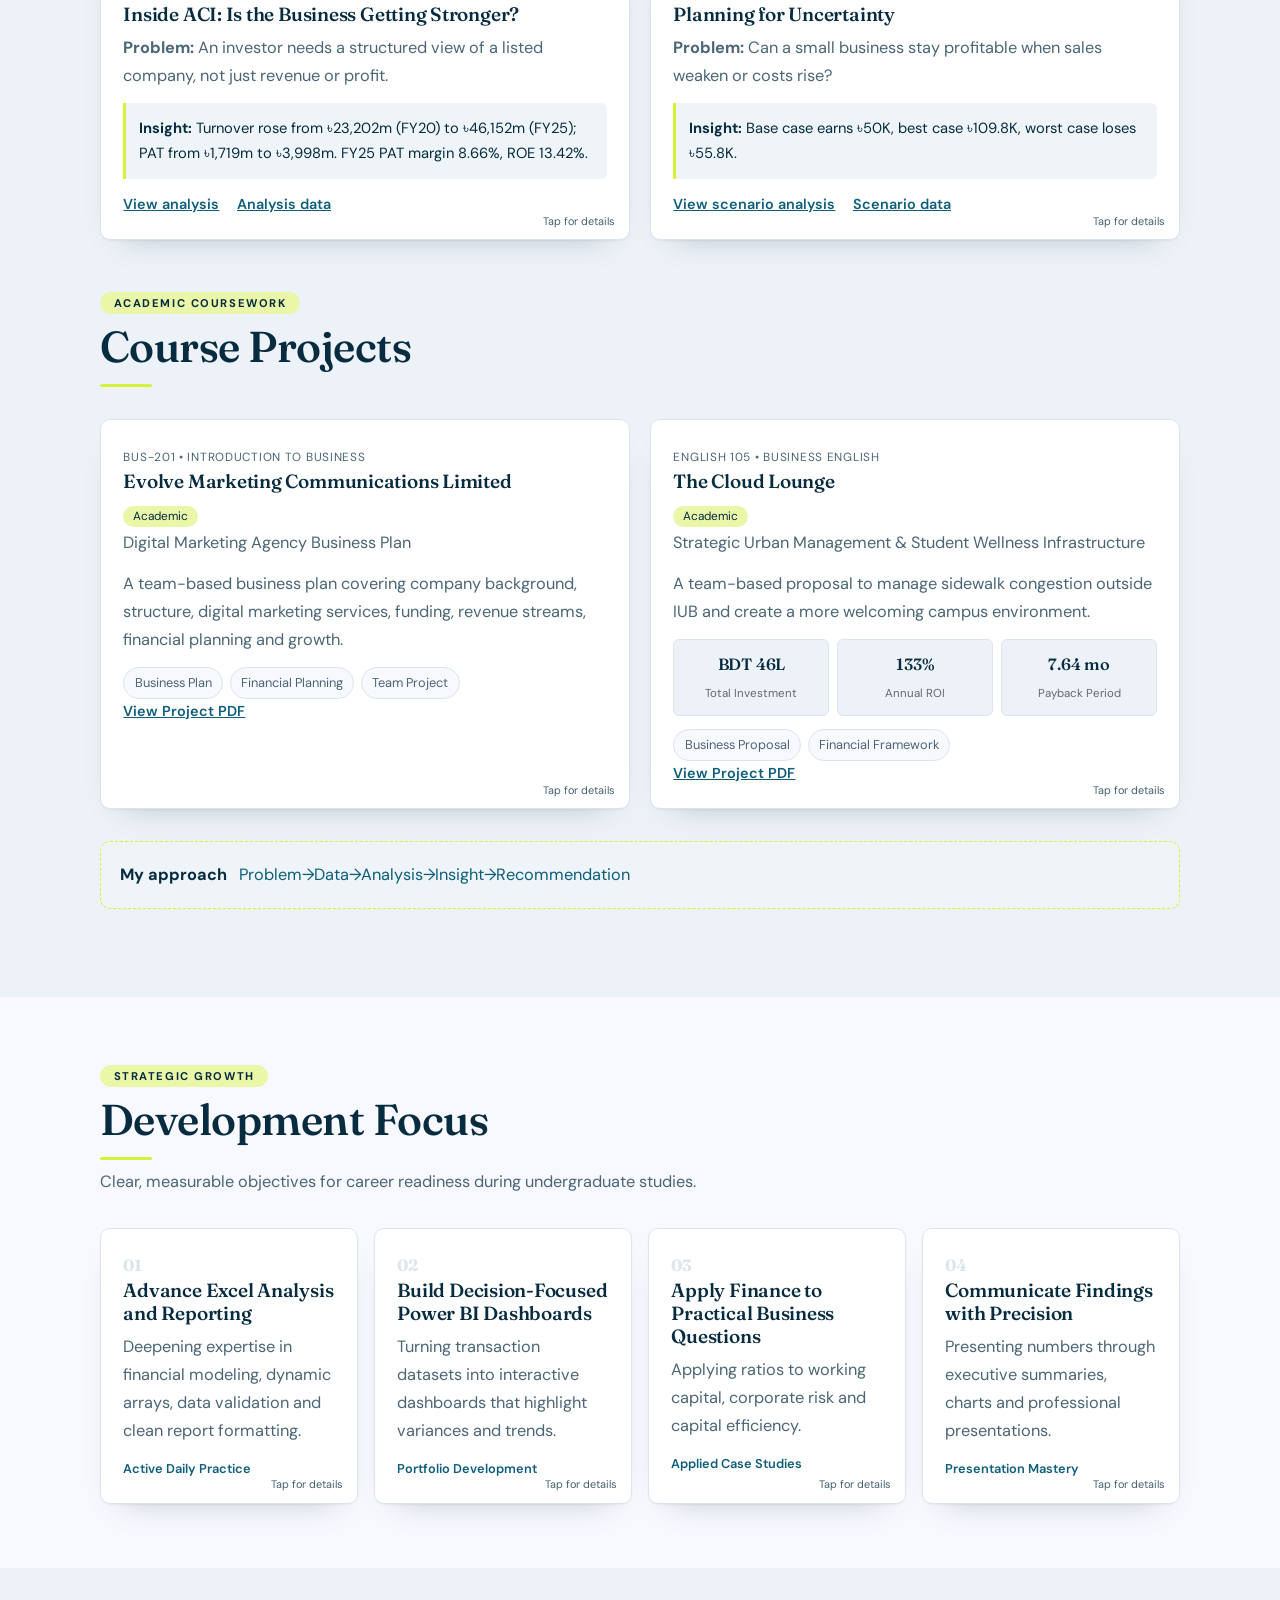
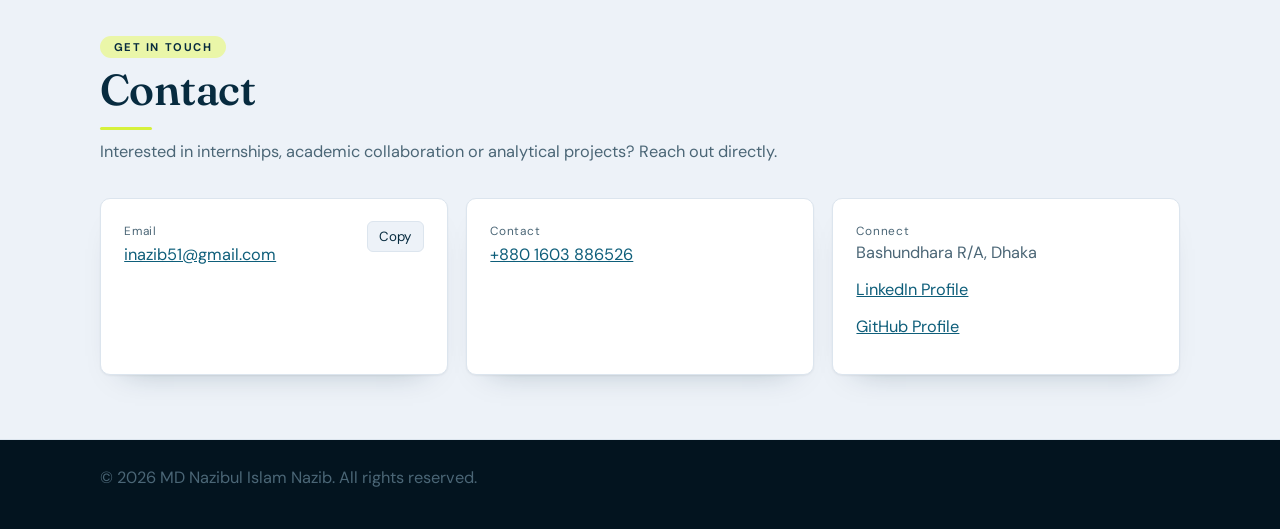
==== commit 4a3be3cc: "Add files via upload" ====
--- a/index.html
+++ b/index.html
@@ -245,6 +245,243 @@
 html.theme .card-quote-box p{margin-left:.15rem !important;}
 @media (max-width:600px){
   html.theme .card-quote-box{padding-left:.85rem !important;}
+}
+</style>
+
+<style id="final-mobile-responsive-fix">
+/* FINAL MOBILE RESPONSIVE FIX — keeps desktop layout intact and prevents horizontal overflow. */
+html, body {
+  width: 100%;
+  max-width: 100%;
+  min-width: 0;
+  overflow-x: hidden !important;
+}
+body, main, header, footer, section {
+  min-width: 0;
+  max-width: 100%;
+}
+.container, .nav-container {
+  box-sizing: border-box;
+  width: min(1080px, calc(100% - 2rem));
+  max-width: 1080px;
+}
+
+/* Never let flex/grid children create a wider layout than the viewport. */
+.container > *,
+.section-header,
+.academic-work-grid,
+.academic-projects-grid,
+.academic-card,
+.academic-project-card,
+.market-case-card,
+.dev-pillar-card,
+.skill-matrix-card,
+.info-card,
+.contact-detail-card,
+.credentials-rule-banner {
+  min-width: 0;
+  max-width: 100%;
+  box-sizing: border-box;
+}
+
+@media (max-width: 900px) {
+  .hero-container,
+  .profile-cards-grid,
+  .skills-grid-2x2,
+  .academic-work-grid,
+  .academic-projects-grid,
+  .dev-focus-grid,
+  .contact-info-column {
+    grid-template-columns: 1fr !important;
+  }
+
+  #academic-work .academic-work-grid,
+  #academic-work .academic-projects-grid {
+    grid-template-columns: 1fr !important;
+    width: 100%;
+  }
+
+  .academic-project-card,
+  .academic-card,
+  .dev-pillar-card,
+  .skill-matrix-card,
+  .info-card,
+  .contact-detail-card {
+    width: 100%;
+  }
+}
+
+@media (max-width: 600px) {
+  .container,
+  .nav-container {
+    width: calc(100% - 1.25rem);
+    max-width: none;
+  }
+
+  .section {
+    width: 100%;
+    padding: 3rem 0;
+  }
+
+  .section-header {
+    width: 100%;
+    margin-bottom: 1.5rem;
+  }
+
+  .section-title {
+    font-size: clamp(1.75rem, 8vw, 2.15rem) !important;
+  }
+
+  .section-subtitle {
+    font-size: .94rem;
+    line-height: 1.6;
+  }
+
+  /* Course project cards: full phone width, no desktop-sized inner layout. */
+  #academic-work .academic-project-card {
+    width: 100%;
+    padding: 1.15rem !important;
+    margin: 0;
+    overflow: hidden;
+  }
+
+  #academic-work .academic-project-card .case-card-header {
+    width: 100%;
+    min-width: 0;
+  }
+
+  #academic-work .academic-project-card .case-card-title,
+  #academic-work .academic-project-card .case-card-subtitle,
+  #academic-work .academic-project-card .case-card-description {
+    max-width: 100%;
+    overflow-wrap: anywhere;
+    word-break: normal;
+  }
+
+  #academic-work .case-metrics {
+    grid-template-columns: repeat(3, minmax(0, 1fr));
+    gap: .4rem;
+    width: 100%;
+  }
+
+  #academic-work .case-metrics .metric-box {
+    min-width: 0;
+    padding: .65rem .35rem;
+    overflow: hidden;
+  }
+
+  #academic-work .case-metrics strong {
+    font-size: .95rem;
+    white-space: normal;
+    overflow-wrap: anywhere;
+  }
+
+  #academic-work .case-metrics span {
+    font-size: .68rem;
+    line-height: 1.25;
+  }
+
+  /* My Approach: heading on its own line, flow safely wraps inside the card. */
+  .credentials-rule-banner.approach-animated {
+    width: 100%;
+    max-width: 100%;
+    margin-top: 1.5rem;
+    padding: 1rem;
+    overflow: hidden;
+    box-sizing: border-box;
+  }
+
+  .approach-animated .rule-text {
+    display: flex;
+    flex-direction: column;
+    align-items: flex-start;
+    gap: .65rem;
+    width: 100%;
+    font-size: .98rem;
+  }
+
+  .approach-animated .rule-text strong {
+    display: block;
+    font-size: 1.08rem;
+    line-height: 1.25;
+  }
+
+  .approach-gap {
+    display: none !important;
+  }
+
+  .approach-flow {
+    display: flex;
+    flex-wrap: wrap;
+    align-items: center;
+    justify-content: flex-start;
+    gap: .25rem .12rem;
+    width: 100%;
+    margin: 0 !important;
+    line-height: 1.45;
+  }
+
+  .approach-step {
+    display: inline-flex;
+    flex: 0 0 auto;
+    padding: .2rem .38rem;
+    font-size: .82rem;
+    white-space: nowrap;
+  }
+
+  .approach-flow i {
+    flex: 0 0 auto;
+    font-size: .82rem;
+    padding: 0 .03rem;
+  }
+
+  /* Prevent long links / labels from widening the page. */
+  .case-links,
+  .course-tags,
+  .skill-capabilities,
+  .hero-contact-strip,
+  .footer-bottom-row {
+    max-width: 100%;
+    min-width: 0;
+  }
+
+  .case-links a,
+  .contact-detail-card a,
+  .hero-contact-strip a {
+    max-width: 100%;
+    overflow-wrap: anywhere;
+  }
+
+  .contact-detail-card {
+    padding: 1rem !important;
+  }
+
+  .contact-card-content {
+    min-width: 0;
+    max-width: 100%;
+  }
+
+  /* The mobile navigation must stay inside the viewport. */
+  .navbar,
+  .nav-container {
+    width: 100%;
+    max-width: 100%;
+  }
+
+  .nav-container {
+    padding-left: .65rem;
+    padding-right: .65rem;
+  }
+
+  .brand-text strong {
+    max-width: 55vw;
+    overflow: hidden;
+    text-overflow: ellipsis;
+  }
+
+  .nav-cta-group {
+    flex: 0 0 auto;
+  }
 }
 </style>
 </head><body>
